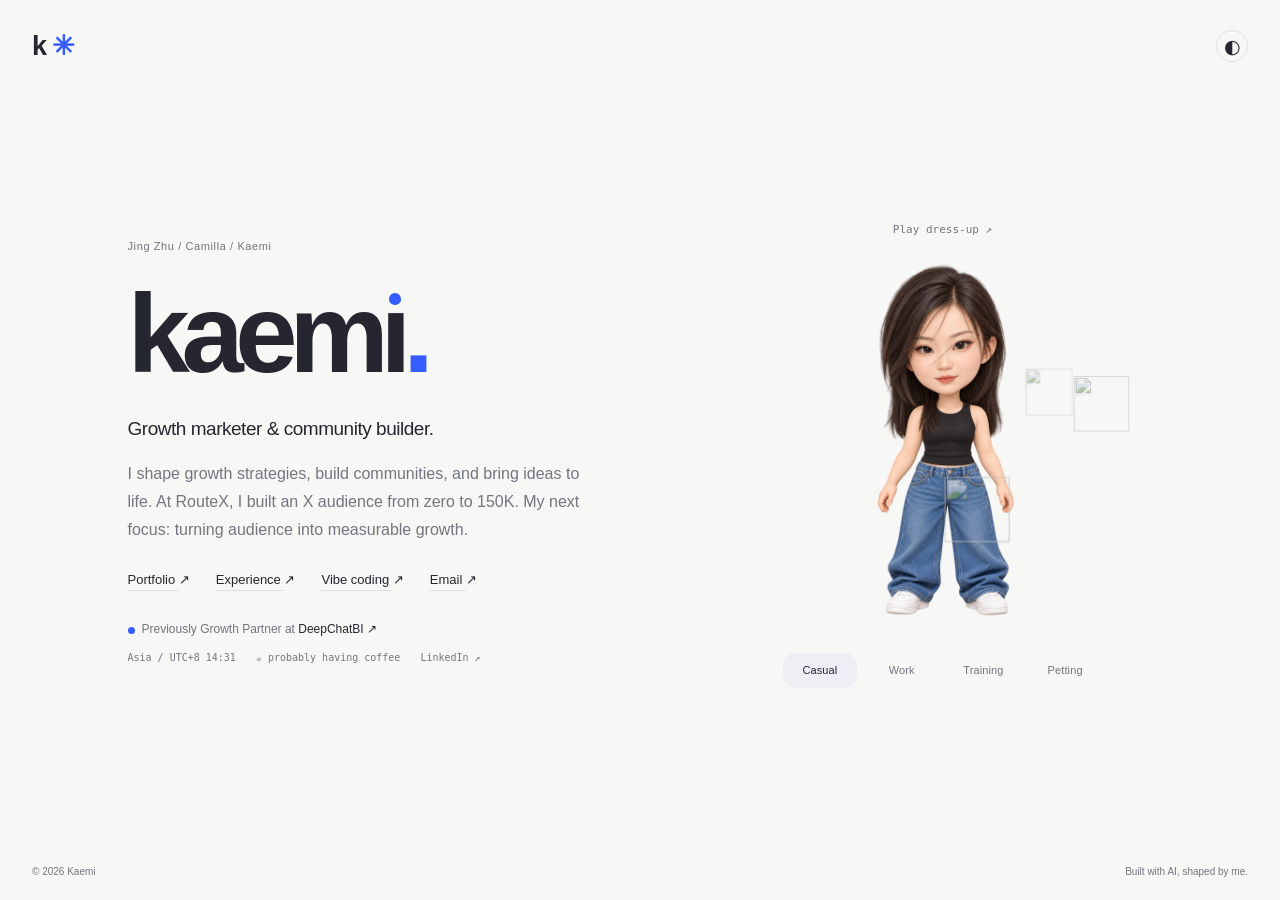
==== index.html @ 162574ba "new version" ====
<!doctype html><html lang="en"><head><meta charset="utf-8"><meta name="viewport" content="width=device-width,initial-scale=1"><meta name="description" content="Kaemi (Jing Zhu) — growth marketing, community and creative work for early-stage AI startups."><title>Kaemi — Growth, community & ideas</title><link rel="stylesheet" href="styles.css"></head><body class="homepage"><a class="skip" href="#main">Skip to content</a><header class="home-header"><a class="wordmark" href="index.html" aria-label="Kaemi home">k<span>✳</span></a><button id="theme" aria-label="Switch color theme" title="Switch color theme">◐</button></header><main id="main" class="home-main"><section class="home-card" aria-labelledby="name"><p class="eyebrow">Jing Zhu / Camilla / Kaemi</p><h1 id="name" class="name-mark" aria-label="Kaemi">kaem<span class="letter-i" aria-hidden="true">ı<span class="name-dot"></span></span><span class="accent">.</span></h1><p class="home-role">Growth marketer & community builder.</p><p class="home-bio">I shape growth strategies, build communities, and bring ideas to life. At RouteX, I built an X audience from zero to 150K. My next focus: turning audience into measurable growth.</p><nav class="home-links" aria-label="Explore"><a href="work.html">Portfolio <span>↗</span></a><a href="cv.html">Experience <span>↗</span></a><a href="vibe.html">Vibe coding <span>↗</span></a><a href="mailto:Kaemi06@proton.me">Email <span>↗</span></a></nav><div class="home-status"><span class="dot"></span><span>Previously Growth Partner at <a href="https://www.deepchatbi.com/en" target="_blank" rel="noopener noreferrer">DeepChatBI ↗</a></span></div><div class="home-meta"><span>Asia / UTC+8 <time id="local-clock"></time></span><button id="little-mood" type="button" aria-label="Change little mood">☕ probably having coffee</button><a href="https://www.linkedin.com/in/jing-zhu-137a18a4/" target="_blank" rel="noopener noreferrer">LinkedIn ↗</a></div></section><aside class="dressup personal-avatar" aria-label="Kaemi character and props"><div class="wardrobe-heading"><button id="wardrobe-toggle" type="button" aria-expanded="false">Play dress-up ↗</button><button id="orbit-toggle" type="button" aria-pressed="false">Pause orbit</button></div><div class="avatar-stage"><div class="orbit-guide" aria-hidden="true"></div><img class="personal-character" src="assets/avatar-black-loose.png" alt="Standing Q-style Kaemi avatar with dark hair, no earrings, black sleeveless top and blue jeans"><div class="orbit-items"><button type="button" class="orbit-item" data-part="hand" data-value="cat" aria-label="Hold 涞涞" aria-pressed="false"><img src="assets/orbit-lailai.svg" alt=""><span class="orbit-label">涞涞</span></button><button type="button" class="orbit-item" data-part="hand" data-value="coffee" aria-label="Coffee" aria-pressed="false"><img src="assets/orbit-coffee.svg" alt=""><span class="orbit-label">Coffee</span></button><button type="button" class="orbit-item" data-part="hand" data-value="gloves" aria-label="Pink gloves" aria-pressed="false"><img src="assets/prop-gloves.png" alt=""><span class="orbit-label">Pink gloves</span></button><button type="button" class="orbit-item" data-part="hand" data-value="mac" aria-label="MacBook" aria-pressed="false"><img src="assets/prop-macbook.png" alt=""><span class="orbit-label">MacBook</span></button><button type="button" class="orbit-item" data-part="outfit" data-value="black" aria-label="Black tank" aria-pressed="false"><img src="assets/orbit-black.svg" alt=""><span class="orbit-label">Black tank</span></button><button type="button" class="orbit-item" data-part="hair" data-value="loose" aria-label="Hair down" aria-pressed="false"><img src="assets/orbit-loose.svg" alt=""><span class="orbit-label">Hair down</span></button><button type="button" class="orbit-item" data-part="outfit" data-value="white" aria-label="White tank" aria-pressed="false"><img src="assets/orbit-white.svg" alt=""><span class="orbit-label">White tank</span></button><button type="button" class="orbit-item" data-part="hair" data-value="pony" aria-label="Ponytail" aria-pressed="false"><img src="assets/orbit-pony.svg" alt=""><span class="orbit-label">Ponytail</span></button><button type="button" class="orbit-item" data-part="outfit" data-value="sport" aria-label="Training clothes" aria-pressed="false"><img src="assets/orbit-sport.svg" alt=""><span class="orbit-label">Training clothes</span></button></div></div><div class="wardrobe-bottom"><div class="mode-buttons" role="group" aria-label="Choose a look"><button data-mode="casual" aria-pressed="true">Casual</button><button data-mode="work" aria-pressed="false">Work</button><button data-mode="training" aria-pressed="false">Training</button><button data-mode="petting" aria-pressed="false"><img src="assets/orbit-lailai.svg" alt="" class="pet-mode-icon">Petting</button></div><p id="outfit-status" aria-live="polite">Off duty. Still curious.</p></div></aside></main><footer class="home-footer"><span>© <span id="year">2026</span> Kaemi</span><span>Built with AI, shaped by me.</span></footer><script src="script.js"></script><script src="wardrobe.js"></script></body></html>
---- styles.css ----
:root{--bg:#f9f9f6;--ink:#242520;--muted:#74766c;--line:#dddfd6;--accent:#587340;--hover:#eff1e9;--width:900px;color-scheme:light}*{box-sizing:border-box}html{scroll-behavior:smooth;scroll-padding-top:35px}body{margin:0;background:var(--bg);color:var(--ink);font-family:Inter,-apple-system,BlinkMacSystemFont,"Segoe UI",sans-serif;line-height:1.65;-webkit-font-smoothing:antialiased}body.dark{--bg:#191c18;--ink:#eef0e8;--muted:#a0a697;--line:#363e31;--accent:#b4cc90;--hover:#252c21;color-scheme:dark}a{color:inherit;text-underline-offset:5px;text-decoration-thickness:1px}a:hover{color:var(--accent)}button{font:inherit;color:inherit;cursor:pointer}header,main,footer{max-width:var(--width);margin:auto}header{padding:32px 0;display:flex;align-items:center;justify-content:space-between}.wordmark{text-decoration:none;font-size:23px;font-weight:750;letter-spacing:-1px}.wordmark span{display:inline-block;color:var(--accent);margin-left:6px}nav{display:flex;align-items:center;gap:25px;font-size:13px}nav a{text-decoration:none}#theme{background:none;border:1px solid var(--line);border-radius:50%;width:32px;height:32px;padding:0;font-size:19px}.intro{padding:95px 0 80px;max-width:710px}.eyebrow{font-size:12px;letter-spacing:.055em;color:var(--muted)}.dot{display:inline-block;width:7px;height:7px;background:var(--accent);border-radius:50%;margin-right:7px}h1{font-size:clamp(44px,7vw,76px);line-height:1.08;letter-spacing:-.065em;font-weight:650;margin:24px 0}h2,h3{font-weight:550;letter-spacing:-.035em;line-height:1.25}.accent{color:var(--accent)}.role{font-size:clamp(23px,3.5vw,33px);line-height:1.4;letter-spacing:-.035em;margin:0 0 25px}.muted{color:var(--muted)}.bio{max-width:560px;color:var(--muted);font-size:16px}.links{display:flex;gap:26px;margin-top:28px;font-size:13px}.intro-note{margin-top:55px;font-size:12px;color:var(--muted)}.intro-note>span{margin-right:14px;text-transform:uppercase;font-size:10px;letter-spacing:.1em}.section-heading{display:flex;justify-content:space-between;align-items:center;margin-bottom:22px}.section-heading h2{font-size:20px;margin:0}.section-heading>span{font-size:11px;color:var(--muted)}.project{border-top:1px solid var(--line)}.project:last-child{border-bottom:1px solid var(--line)}summary{list-style:none;display:grid;grid-template-columns:50px 1fr 30px;align-items:center;padding:25px 12px;cursor:pointer;transition:background .2s}summary::-webkit-details-marker{display:none}summary:hover{background:var(--hover)}.number{color:var(--muted);font-size:11px;font-variant-numeric:tabular-nums}summary strong{display:block;font-size:18px;font-weight:550;letter-spacing:-.02em}summary small{display:block;font-size:12px;color:var(--muted);margin-top:3px}.plus{font-size:23px;font-weight:300;text-align:right;transition:transform .2s}details[open] .plus{transform:rotate(45deg)}.project-body{padding:0 55px 28px 62px;max-width:700px}.project-body h3{font-size:24px;margin-top:8px}.project-body p{color:var(--muted);font-size:14px}.project-body a{font-size:13px}.about{display:grid;grid-template-columns:1fr 1.2fr;gap:60px;padding:100px 0;border-bottom:1px solid var(--line)}.about h2{font-size:36px;margin:20px 0}.about p:not(.eyebrow){color:var(--muted);font-size:14px}.about a{font-size:13px}.contact{padding:80px 0 100px}.contact h2{font-size:clamp(30px,5vw,44px);margin:22px 0}.contact p:not(.eyebrow){font-size:14px;color:var(--muted)}.contact>a{display:block;width:fit-content;font-size:13px}.contact .email{font-size:21px;margin:30px 0 16px}footer{display:flex;justify-content:space-between;border-top:1px solid var(--line);padding:25px 0 35px;font-size:10px;color:var(--muted)}.skip{position:absolute;left:12px;top:-100px}.skip:focus{top:12px;background:var(--bg);padding:10px}a:focus-visible,button:focus-visible,summary:focus-visible{outline:2px solid var(--accent);outline-offset:5px}.cv{max-width:800px;padding:40px 0 80px}.cv h1{font-size:48px}.cv section{padding:25px 0;border-bottom:1px solid var(--line)}.cv h2{font-size:28px}.cv h3{font-size:20px;margin-top:30px}.cv p,.cv li{color:var(--muted);font-size:14px}.print{background:none;border:1px solid var(--line);padding:8px 15px;margin-top:15px}@media(max-width:1000px){header,main,footer{margin-left:7%;margin-right:7%}}@media(max-width:600px){header{padding-top:23px}nav{gap:16px;font-size:12px}.intro{padding:65px 0 60px}.links{gap:18px;flex-wrap:wrap}.section-heading{align-items:flex-start;gap:8px;flex-direction:column}.about{grid-template-columns:1fr;gap:15px;padding:60px 0}summary{grid-template-columns:32px 1fr 20px;padding:22px 0}.project-body{padding-left:32px;padding-right:10px}.contact{padding:60px 0}footer{flex-wrap:wrap;gap:12px}.cv h1{font-size:40px}}@media(prefers-reduced-motion:reduce){html{scroll-behavior:auto}*{transition:none!important}}@media print{header,footer,.print,.skip{display:none}body{--bg:white;--ink:black;--muted:#333;--line:#ccc}.cv{margin:0;max-width:none;padding:0}.cv section{break-inside:avoid}.cv h1{font-size:30px}}
/* Compact landing page and dedicated collections. */
.homepage{min-height:100svh;display:flex;flex-direction:column}.homepage header,.homepage main,.homepage footer{width:100%;max-width:none;margin:0}.homepage .home-header{padding:24px 32px;position:absolute;top:0;left:0}.home-header .wordmark{font-size:27px}.homepage .home-main{flex:1;display:flex;align-items:center;justify-content:center;padding:100px 28px 60px}.home-card{width:580px;max-width:100%}.home-card>.eyebrow{margin:0 0 20px;font-size:11px}.home-card .name-mark{font-size:clamp(76px,12vw,112px);font-weight:650;letter-spacing:-.075em;line-height:1.05;margin:0 0 20px}.letter-i{position:relative}.name-dot{position:absolute;width:.105em;height:.105em;background:var(--accent);border-radius:50%;top:.195em;left:.075em;animation:dot-land 1.5s .25s both}.home-role{font-size:19px;font-weight:500;letter-spacing:-.025em;margin:0 0 16px}.home-bio{font-size:16px;color:var(--muted);line-height:1.75;max-width:510px;margin:0}.home-links{display:flex;flex-wrap:wrap;gap:12px 26px;margin-top:25px;font-size:13px}.home-links a{text-decoration:underline;text-decoration-color:var(--line);text-underline-offset:6px}.home-links a span{display:inline-block;transition:transform .2s}.home-links a:hover span{transform:translate(2px,-2px)}.home-status{display:flex;align-items:center;font-size:12px;color:var(--muted);margin-top:48px}.home-status a{text-decoration:none;color:var(--ink)}.home-meta{display:flex;flex-wrap:wrap;gap:10px 20px;font-size:10px;color:var(--muted);margin-top:10px;font-family:ui-monospace,monospace}.home-meta a{text-decoration:none}#local-clock{font-variant-numeric:tabular-nums}.homepage .home-footer{border:0;padding:20px 32px;font-size:10px}.collection{padding:45px 0 100px}.page-intro{margin-bottom:55px}.page-intro h1{font-size:clamp(36px,6vw,56px);letter-spacing:-.05em;line-height:1.12}.page-intro>p:last-child{color:var(--muted);font-size:15px}.lab-project{display:grid;grid-template-columns:1fr 1fr;gap:35px;border-top:1px solid var(--line);border-bottom:1px solid var(--line);padding:30px 0}.lab-preview{background:var(--hover);min-height:250px;display:flex;flex-direction:column;align-items:center;justify-content:center;gap:18px;padding:25px}.mini-label,.mini-links{font-size:9px;color:var(--muted);letter-spacing:.07em}.mini-name{font-size:60px;letter-spacing:-.07em;line-height:1}.lab-description{align-self:center}.lab-description h2{font-size:25px}.lab-description>p:not(.eyebrow){font-size:14px;color:var(--muted)}.lab-description>a{font-size:13px}.lab-next{display:flex;gap:25px;align-items:center;margin-top:35px;color:var(--muted)}.lab-next>span{font-size:30px;font-weight:200}.lab-next h2{font-size:18px;margin:0}.lab-next p{font-size:13px;margin:7px 0}.subpage nav{flex-wrap:wrap}.subpage header{gap:20px}.subpage nav a[aria-current=page]{color:var(--accent);text-decoration:underline;text-underline-offset:5px}@keyframes dot-land{0%{transform:translate(-1.5em,-1.2em) scale(.5);opacity:0}25%{opacity:1}65%{transform:translate(0,.04em) scale(1.2,.8)}80%{transform:translate(0,-.13em) scale(.9,1.1)}100%{transform:none}}@media(max-width:600px){.homepage .home-header{padding:20px 24px}.homepage .home-main{padding:100px 24px 45px}.home-role{font-size:17px}.home-bio{font-size:14px}.home-links{gap:15px 20px;font-size:12px}.home-status{margin-top:35px}.homepage .home-footer{padding:18px 24px}.lab-project{grid-template-columns:1fr}.subpage header{align-items:flex-start}.subpage nav{gap:12px}.collection{padding-top:25px}}@media(max-height:690px) and (min-width:601px){.homepage .home-main{padding-top:75px;padding-bottom:20px}.home-card .name-mark{font-size:78px}.home-status{margin-top:25px}.home-card>.eyebrow{margin-bottom:10px}}@media(prefers-reduced-motion:reduce){.name-dot{animation:none}}
.gallery-page,.case-page{padding:40px 0 80px}.gallery-grid{display:grid;grid-template-columns:1fr 1fr;gap:50px 30px}.gallery-card:first-child{grid-column:1/-1}.gallery-image{position:relative;display:flex;align-items:center;justify-content:center;overflow:hidden;background:var(--hover);aspect-ratio:16/10;padding:20px;text-decoration:none}.gallery-card:first-child .gallery-image{aspect-ratio:16/9;padding:30px}.gallery-image img{display:block;width:100%;height:100%;object-fit:contain;transition:transform .35s}.gallery-image:hover img{transform:scale(1.025)}.gallery-card:first-child .gallery-image img{filter:drop-shadow(0 10px 15px #0001)}.view-case{position:absolute;bottom:14px;right:14px;background:var(--bg);color:var(--ink);padding:7px 12px;border:1px solid var(--line);font-size:11px}.gallery-caption{display:flex;justify-content:space-between;gap:15px;padding:16px 0 0}.gallery-caption .eyebrow{font-size:10px;margin:0 0 6px;text-transform:uppercase}.gallery-caption h2{font-size:23px;margin:0 0 8px}.gallery-caption h2 a{text-decoration:none}.gallery-caption p:last-child{font-size:13px;color:var(--muted);margin:0}.case-arrow{text-decoration:none;font-size:24px}.gallery-bottom{border-top:1px solid var(--line);margin-top:65px;padding-top:25px;display:flex;align-items:center;justify-content:space-between;gap:20px;font-size:13px}.gallery-bottom p{color:var(--muted)}.back-link{font-size:12px;text-decoration:none}.case-page .page-intro{margin:35px 0}.case-full-image{display:block;background:var(--hover);padding:25px}.case-full-image img{display:block;max-width:100%;max-height:650px;margin:auto;object-fit:contain}.case-copy{display:grid;grid-template-columns:1fr 2fr;gap:50px;padding:45px 0}.case-copy aside p:last-child{font-size:13px}.case-copy section h2{font-size:24px;margin-top:0}.case-copy section p{font-size:15px;color:var(--muted)}.case-copy section .image-context{font-size:12px;border-left:2px solid var(--line);padding-left:16px;margin:25px 0}.case-copy a{font-size:13px}.case-end{border-top:1px solid var(--line);padding-top:25px;display:flex;justify-content:space-between;font-size:12px}@media(max-width:600px){.gallery-grid{grid-template-columns:1fr;gap:35px}.gallery-card:first-child{grid-column:auto}.gallery-card:first-child .gallery-image,.gallery-image{padding:12px;aspect-ratio:16/11}.gallery-bottom{display:block}.case-copy{grid-template-columns:1fr;gap:20px}.case-full-image{padding:10px}.gallery-page,.case-page{padding-top:20px}}@media(prefers-reduced-motion:reduce){.gallery-image img{transition:none}}
.video-cover{display:flex;flex-direction:column;align-items:center;justify-content:center;gap:14px;text-align:center;padding:20px;width:100%;height:100%;background:var(--bg)}.video-cover strong{font-size:27px;letter-spacing:-.04em;font-weight:550}.video-cover>span:last-child{font-size:11px;color:var(--muted)}.play-mark{font-size:45px;color:var(--accent);line-height:1}.published-posts{display:grid;grid-template-columns:1fr 1fr;gap:30px;align-items:start}.published-post{padding:22px;background:var(--hover);min-width:0}.published-post h2{font-size:20px}.post-source{min-width:0}.post-source blockquote{margin:20px 0;padding:20px;border:1px solid var(--line);font-size:14px;background:var(--bg)}.post-source .twitter-tweet-rendered{margin:15px auto!important;max-width:100%!important}.source-fallback{font-size:12px;display:inline-block;margin-top:12px}.video-work{padding:25px;background:var(--hover)}.video-work .post-source{max-width:550px;margin:auto}.embed-note{font-size:12px;color:var(--muted);margin:30px 0}@media(max-width:600px){.published-posts{grid-template-columns:1fr}.published-post,.video-work{padding:16px}}
.folder-page{max-width:760px;padding:55px 0 80px;min-height:calc(100svh - 180px)}.folder-intro{margin-bottom:45px}.folder-intro h1{font-size:clamp(38px,6vw,55px);letter-spacing:-.055em;margin:18px 0}.folder-intro>p:last-child{font-size:14px;color:var(--muted)}.directory-toolbar{display:flex;justify-content:space-between;align-items:center;padding-bottom:12px;font:10px ui-monospace,monospace;letter-spacing:.06em;color:var(--muted)}.directory-toolbar button{font-size:11px;background:none;border:0;padding:6px;letter-spacing:0}.directory-toolbar button:hover{color:var(--accent)}.project-folder{border-top:1px solid var(--line);scroll-margin-top:20px}.project-folder:last-child{border-bottom:1px solid var(--line)}.project-folder>summary{grid-template-columns:16px 30px 1fr auto;gap:12px;padding:20px 10px}.folder-icon{width:25px;height:25px;color:var(--accent)}.folder-chevron{font-size:19px;color:var(--muted);display:inline-block;transition:transform .2s}.project-folder[open]>summary .folder-chevron{transform:rotate(90deg)}.folder-name{font-size:16px;font-weight:500}.folder-name small{font-size:11px;font-weight:400;margin-top:3px}.folder-count{font:10px ui-monospace,monospace;color:var(--muted)}.folder-content{padding:0 20px 25px 50px}.folder-work{padding:24px 0;border-top:1px solid var(--line)}.file-heading{display:flex;gap:14px;align-items:start;margin-bottom:18px}.file-glyph{color:var(--muted);font-size:16px}.file-heading h3{font-size:18px;margin:0 0 5px}.file-role{font-size:11px;color:var(--muted);margin:0}.file-image{display:block;background:var(--hover);padding:12px}.file-image img{display:block;width:100%;max-height:440px;object-fit:contain}.file-copy{font-size:13px;color:var(--muted);max-width:590px}.file-copy>a{color:var(--ink);font-size:12px}.directory-hint{font-size:11px;color:var(--muted);margin-top:18px}.directory-footer{margin-top:55px;display:flex;justify-content:space-between;gap:15px;font-size:12px}.directory-footer>span{color:var(--muted)}.inline-video{background:var(--hover);padding:22px;text-align:center}.load-post{border:1px solid var(--line);background:var(--bg);border-radius:4px;font-size:11px;padding:7px 11px}.load-post:hover{border-color:var(--accent);color:var(--accent)}.load-post:disabled{opacity:.6;cursor:wait}.inline-video .load-post span{font-size:20px;vertical-align:middle;margin-right:8px}.compact-posts{border-top:1px solid var(--line)}.post-row{display:grid;grid-template-columns:25px 1fr auto;gap:12px;align-items:center;border-bottom:1px solid var(--line);padding:12px 0}.post-row>a{font-size:12px;text-decoration:none}.post-number{font:10px ui-monospace,monospace;color:var(--muted)}.post-row .post-target,.post-row .post-feedback{grid-column:1/-1}.post-target:empty,.post-feedback:empty{display:none}.post-target .twitter-tweet{margin:15px auto!important}.post-feedback{font-size:11px;color:var(--muted);margin:8px 0 0}.post-target{max-width:100%;overflow:hidden}@media(max-width:600px){.folder-page{padding-top:25px}.project-folder>summary{gap:8px;padding:18px 0;grid-template-columns:12px 26px 1fr auto}.folder-count{font-size:9px}.folder-content{padding:0 0 15px 22px}.folder-name{font-size:15px}.file-heading h3{font-size:17px}.directory-footer{flex-direction:column}.file-image{padding:6px}}
.native-demo{display:block;width:100%;max-height:580px;background:#111;margin:15px 0;object-fit:contain}.directory-toolbar>div{display:flex;gap:12px}.post-row{grid-template-columns:25px 1fr}.post-row blockquote{padding:18px;border:1px solid var(--line);font-size:12px;margin:8px 0;background:var(--hover)}
.project-jumps{display:flex;flex-wrap:wrap;gap:10px 20px;margin-top:24px;font-size:11px}.project-jumps a{color:var(--muted);text-decoration:none}.project-jumps a:hover{color:var(--accent)}.story-case{display:grid;grid-template-columns:1fr 1.1fr;gap:25px;padding:30px 0;border-top:1px solid var(--line);align-items:start}.story-visual{background:var(--hover);min-width:0}.story-visual img{width:100%;display:block;height:auto;max-height:340px;object-fit:contain}.art-fallback{min-height:190px;padding:25px;display:flex;flex-direction:column;justify-content:space-between;gap:20px}.art-fallback[hidden]{display:none}.art-fallback span{font-size:9px;text-transform:uppercase;letter-spacing:.07em;color:var(--muted)}.art-fallback strong{font-size:26px;line-height:1.2;font-weight:500;letter-spacing:-.04em}.art-fallback small{font-size:10px;color:var(--muted)}.story-text>.eyebrow{margin:0 0 9px;font-size:9px;text-transform:uppercase}.story-text h3{font-size:23px;margin:0 0 14px}.story-text>p{font-size:13px;color:var(--muted);line-height:1.65}.story-text .story-stat{font-size:21px;font-weight:500;color:var(--accent);margin:8px 0 14px;letter-spacing:-.03em}.story-text .story-role{font-size:11px;border-left:2px solid var(--line);padding-left:12px;margin:18px 0}.story-sources{display:flex;flex-wrap:wrap;gap:10px 18px;font-size:10px}.story-text a{text-underline-offset:4px}@media(max-width:650px){.story-case{grid-template-columns:1fr;gap:18px}.story-visual img{max-height:300px}.art-fallback{min-height:145px}}
.recursive-page{max-width:1200px;width:calc(100% - 80px);margin-left:auto;margin-right:auto}.recursive-page .folder-content{padding-left:42px;padding-right:15px}.work-folder{border-top:1px solid var(--line)}.work-folder>summary{display:flex;gap:12px;padding:15px 10px;font-size:14px;color:var(--ink);font-weight:500}.work-folder>summary>span:first-child{color:var(--accent);font-size:22px}.sub-toggle{margin-left:auto;color:var(--muted)}.work-folder:not([open]) .sub-toggle{transform:rotate(-90deg)}.work-folder-content{padding:0 15px 24px 35px;border-left:1px solid var(--line);margin-left:20px}.work-folder-content>.folder-work,.work-folder-content>.story-case{border-top:0;padding-top:18px}.recursive-page .story-case{grid-template-columns:minmax(0,1fr) minmax(0,1fr);gap:40px}.recursive-page .file-image img{max-height:540px}.strategy-overview{padding:24px 0}.strategy-overview>h2{font-size:30px}.strategy-overview>p{max-width:820px;font-size:15px;color:var(--muted)}.decision-grid{display:grid;grid-template-columns:1fr 1fr;gap:20px 35px;margin:30px 0}.decision-grid h3{font-size:17px}.decision-grid p{font-size:14px;color:var(--muted)}.outcome-strip{display:grid;grid-template-columns:repeat(3,1fr);border-top:1px solid var(--line);border-bottom:1px solid var(--line);padding:22px 0;gap:20px}.outcome-strip strong{display:block;font-size:30px;font-weight:550;letter-spacing:-.04em;color:var(--accent)}.outcome-strip span{font-size:11px;color:var(--muted)}.strategy-overview>.scope-note{font-size:11px}.strategy-reflection{padding:24px 0;max-width:850px}.strategy-reflection>p:last-child{font-size:17px;line-height:1.8;color:var(--ink)}.funding-proof{padding:35px;background:var(--hover);display:flex;flex-direction:column;justify-content:center;min-height:250px}.funding-proof>span{font:10px ui-monospace,monospace;color:var(--muted)}.funding-proof>strong{font-size:60px;font-weight:550;letter-spacing:-.06em;color:var(--accent);margin:15px 0 0}.funding-proof>p{font-size:14px;margin:0 0 25px}.funding-proof>a{font-size:11px}@media(max-width:700px){.recursive-page{width:auto;margin:0 6%}.recursive-page .folder-content{padding-left:12px;padding-right:0}.work-folder-content{padding-left:14px;padding-right:0;margin-left:10px}.recursive-page .story-case,.decision-grid{grid-template-columns:1fr;gap:20px}.outcome-strip{grid-template-columns:1fr;gap:18px}.strategy-overview>h2{font-size:25px}}
.experience-page{max-width:1000px;padding:40px 0 90px}.experience-role{border-top:1px solid var(--line);padding:30px 0 35px}.experience-role-heading{display:flex;gap:18px;align-items:center}.experience-logo,.experience-initial{width:46px;height:46px;flex-shrink:0;object-fit:contain;border-radius:10px;background:var(--hover);padding:4px}.experience-initial{display:grid;place-items:center;font-size:19px;color:var(--muted)}.experience-role-heading h2{font-size:23px;margin:0 0 4px}.role-title{font-size:13px;color:var(--muted);margin:0}.role-date{margin-left:auto;font:11px ui-monospace,monospace;color:var(--muted);white-space:nowrap}.experience-body{margin-left:64px;margin-top:20px}.experience-body>p,.experience-body li{font-size:14px;color:var(--muted);line-height:1.8}.experience-body li{margin-bottom:8px}.experience-body ul{padding-left:18px}.experience-body>a{font-size:12px}.experience-body .strategy-overview{padding:0}.experience-body .strategy-overview>h2{font-size:25px}.experience-body .strategy-reflection{padding:20px 0}.experience-body .strategy-reflection>p:last-child{font-size:15px}.experience-skills,.experience-education{border-top:1px solid var(--line);padding:30px 0}.experience-skills h2,.experience-education h2{font-size:24px}.skill-columns{display:grid;grid-template-columns:1fr 1fr;gap:15px 35px}.skill-columns h3{font-size:16px}.skill-columns p,.experience-education p{font-size:13px;color:var(--muted)}.portfolio-experience-link{font-size:12px;color:var(--muted);margin:-15px 0 30px}.portfolio-experience-link a{color:var(--ink)}@media(max-width:700px){.experience-role-heading{flex-wrap:wrap;gap:12px}.experience-logo,.experience-initial{width:40px;height:40px}.role-date{margin-left:52px;width:100%}.experience-body{margin-left:0}.experience-role-heading h2{font-size:21px}.skill-columns{grid-template-columns:1fr}.experience-page{padding-top:20px}}@media print{.experience-page{max-width:none;margin:0;padding:0}.experience-role-heading{break-after:avoid}.experience-role{break-inside:auto}.experience-role li{break-inside:avoid}.experience-body{margin-left:0}.experience-logo{print-color-adjust:exact}}
.parent-project{display:inline-block;font-size:10px;font-weight:400;letter-spacing:0;color:var(--muted);margin-left:8px;vertical-align:middle}.career-divider{margin-top:50px;padding:32px 0 25px;border-top:2px solid var(--line)}.career-divider>span{font:10px ui-monospace,monospace;color:var(--accent);text-transform:uppercase;letter-spacing:.12em}.career-divider h2{font-size:25px;margin:10px 0}.career-divider p{font-size:13px;color:var(--muted);margin:0}.company-context{display:block;font-size:11px;margin-top:8px;color:var(--muted)}.sticker-art{background:var(--hover);padding:20px;text-align:center}.sticker-art>img{max-width:100%;max-height:520px;object-fit:contain}.sticker-fallback[hidden]{display:none}.sticker-fallback>img{width:110px;border-radius:14px}.sticker-fallback p{font-size:14px}.sticker-fallback a{font-size:12px}.portfolio-project-logo{width:28px;height:28px;object-fit:cover;border-radius:6px}#rabble.project-folder>summary>.folder-icon{display:none}@media print{.career-divider{break-after:avoid}}
/* Personal wardrobe prototype */
:root{--bg:#f7f7f5;--ink:#252630;--muted:#737580;--line:#dedee5;--accent:#355cff;--hover:#eeeeF4}body.dark{--bg:#191a21;--ink:#f3f2f6;--muted:#a6a5b2;--line:#393a48;--accent:#9daeff;--hover:#242631}.homepage .home-main{gap:65px;max-width:1250px;margin:auto;padding:100px 45px 45px}.home-card{flex:1;max-width:550px}.dressup{--outfit:#5473ed;--trim:#cad5ff;width:420px;flex-shrink:0}.wardrobe-heading{display:flex;justify-content:space-between;align-items:center;font:9px ui-monospace,monospace;letter-spacing:.08em;color:var(--muted)}.wardrobe-heading button,.wardrobe-bottom button{background:transparent;border:0;font-size:11px;padding:8px;color:var(--muted)}.wardrobe-heading button:hover,.wardrobe-bottom button:hover{color:var(--accent)}.avatar-stage{position:relative;height:405px;margin-top:15px;isolation:isolate}.avatar-stage:before{content:"";position:absolute;inset:50px 40px;background:radial-gradient(ellipse,#dbe3ff88,transparent 70%);z-index:-1}.avatar{position:absolute;width:250px;height:320px;left:85px;top:50px;overflow:visible}.orbit-guide{position:absolute;left:14px;right:14px;top:55px;height:292px;border:1px dashed var(--line);border-radius:50%;transform:rotate(-14deg)}.orbit-items{position:absolute;inset:0;pointer-events:none}.orbit-item{pointer-events:auto;position:absolute;left:0;top:0;width:49px;height:49px;border-radius:15px;border:1px solid var(--line);background:var(--bg);box-shadow:0 5px 15px #20203309;display:grid;place-items:center;font-size:25px;will-change:transform}.orbit-item:hover,.orbit-item:focus-visible{border-color:var(--accent);box-shadow:0 5px 18px #355cff22}.orbit-item[aria-pressed=true]{border-color:var(--accent);background:var(--hover)}.wardrobe-bottom{text-align:center}.wardrobe-bottom p{font-size:12px;color:var(--ink);margin:5px 0 12px}.wardrobe-bottom small{display:block;font-size:10px;color:var(--muted);margin-top:10px}.wardrobe-bottom #shuffle-look{border:1px solid var(--line);border-radius:20px;padding:8px 17px;color:var(--ink)}.character{transform-origin:150px 340px;animation:avatar-breathe 4s ease-in-out infinite}.eyes{transform-origin:150px 114px;animation:avatar-blink 7s infinite}.dressup.changed .character{animation:avatar-pop .35s ease-out}.outfit-body{transition:fill .3s}.outfit-detail{transition:stroke .3s}@keyframes avatar-breathe{50%{transform:translateY(-3px)}}@keyframes avatar-blink{0%,45%,49%,100%{transform:scaleY(1)}47%{transform:scaleY(.1)}}@keyframes avatar-pop{50%{transform:translateY(-7px) rotate(-2deg)}}@media(max-width:1050px){.homepage .home-main{gap:25px;padding-left:30px;padding-right:30px}.dressup{width:360px}.avatar{left:55px}.home-card .name-mark{font-size:80px}}@media(max-width:780px){.homepage .home-main{flex-direction:column;align-items:center;padding-top:100px;gap:45px}.home-card{width:100%;max-width:540px}.dressup{width:min(100%,420px)}.avatar{left:50%;transform:translateX(-50%)}.avatar-stage{height:385px}}@media(prefers-reduced-motion:reduce){.character,.eyes,.dressup.changed .character{animation:none}.outfit-body,.outfit-detail{transition:none}}
.personal-avatar .avatar-stage{height:430px}.personal-character{position:absolute;height:410px;width:274px;object-fit:contain;left:50%;top:0;transform:translateX(-50%)}.personal-avatar .orbit-item svg{width:34px;height:30px}.computer-prop{position:absolute;top:215px;left:50%;transform:translateX(-50%) rotate(-5deg);width:160px;filter:drop-shadow(0 10px 8px #0002);pointer-events:none}.computer-prop[hidden]{display:none}.computer-screen{height:98px;border:5px solid #b9beca;border-radius:7px 7px 2px 2px;background:#292d40;padding:17px 13px;color:#f3f3f8;font:11px ui-monospace,monospace}.computer-screen i{display:block;width:65%;height:3px;margin-top:9px;background:#7185c9;border-radius:2px}.computer-screen i:nth-last-child(1){width:45%}.cursor-dot{color:#a6bbff}.computer-keyboard{height:12px;background:linear-gradient(#e1e4ed,#9da5b6);clip-path:polygon(3% 0,97% 0,100% 75%,96% 100%,4% 100%,0 75%);border-radius:0 0 6px 6px}.personal-avatar .avatar-stage:before{display:none}
.personal-avatar .computer-prop{width:155px;top:235px;left:61%;transform:translateX(-50%) rotate(-8deg);filter:drop-shadow(0 5px 6px #0002)}.computer-prop>img{display:block;width:100%;height:auto}.personal-avatar .orbit-item>img{width:42px;height:38px;object-fit:contain}.wardrobe-options{display:flex;flex-direction:column;gap:8px}.wardrobe-options fieldset{margin:0;padding:0;border:0;display:flex;justify-content:center;gap:5px;align-items:center}.wardrobe-options legend{float:left;width:68px;text-align:left;font:10px ui-monospace,monospace;color:var(--muted);padding:7px 0}.wardrobe-options button{border:1px solid var(--line);border-radius:14px;padding:5px 10px;min-width:78px}.wardrobe-options button[aria-pressed=true]{border-color:var(--accent);color:var(--accent);background:var(--hover)}.personal-avatar .wardrobe-bottom p{margin:13px 0 8px;font-size:10px}.personal-avatar .avatar-stage{height:370px}.personal-character{height:360px;width:240px}.personal-avatar .orbit-guide{top:30px;height:280px}.homepage .home-main{padding-top:80px;padding-bottom:20px}@media(min-width:781px) and (max-height:780px){.personal-avatar .avatar-stage{height:310px}.personal-character{height:300px;width:200px}.personal-avatar .computer-prop{top:190px;width:135px}.personal-avatar .orbit-guide{top:12px;height:270px}}
.gloves-prop{position:absolute;top:61%;left:65%;width:80px;transform:rotate(-12deg);filter:drop-shadow(0 3px 3px #0002);pointer-events:none}.gloves-prop[hidden]{display:none}.gloves-prop img{display:block;width:100%;height:auto}.wardrobe-options button{min-width:65px;padding:5px 8px;font-size:10px}.personal-avatar .wardrobe-bottom small{font-size:9px}@media(max-width:380px){.wardrobe-options legend{width:53px}.wardrobe-options button{min-width:58px;padding:5px}}
.mode-buttons{display:inline-flex;padding:4px;border:1px solid var(--line);border-radius:24px;gap:3px}.mode-buttons button{padding:8px 19px;border-radius:20px;color:var(--muted);font-size:12px}.mode-buttons button[aria-pressed=true]{background:var(--ink);color:var(--bg)}.mode-buttons button:hover{color:var(--accent)}.mode-buttons button[aria-pressed=true]:hover{color:var(--bg)}.personal-avatar .wardrobe-bottom p{margin-top:15px}.personal-avatar .personal-character{transition:opacity .2s}@media(prefers-reduced-motion:reduce){.personal-avatar .personal-character{transition:none}}
/* Spatial wardrobe: objects share the character's stacking context. */
.personal-avatar .orbit-guide{display:none}.personal-avatar .orbit-items{display:contents}.personal-avatar .personal-character{z-index:20;pointer-events:none}.personal-avatar .orbit-item{width:56px;height:56px;border:0;border-radius:50%;background:transparent;box-shadow:none;transition:none;filter:drop-shadow(0 7px 5px #22232c20)}.personal-avatar .orbit-item:hover,.personal-avatar .orbit-item:focus-visible,.personal-avatar .orbit-item[aria-pressed=true]{background:transparent;box-shadow:none;border:0}.personal-avatar .orbit-item>img,.personal-avatar .orbit-item>svg{width:52px;height:52px;object-fit:contain;transition:transform .18s}.personal-avatar .orbit-item:hover>img{transform:translateY(-5px) scale(1.12)}.personal-avatar .orbit-item[aria-pressed=true]:after{content:'';position:absolute;bottom:-3px;left:25px;width:5px;height:5px;background:var(--accent);border-radius:50%}.orbit-label{position:absolute;left:50%;top:100%;transform:translateX(-50%);white-space:nowrap;padding:3px 8px;background:var(--bg);border:1px solid var(--line);border-radius:8px;font-size:10px;opacity:0;pointer-events:none}.orbit-item:hover .orbit-label,.orbit-item:focus-visible .orbit-label{opacity:1}.personal-avatar .wardrobe-bottom p{min-height:17px}.personal-avatar .wardrobe-bottom small{max-width:280px;margin:10px auto 0;line-height:1.6}
/* Fine illustrated wardrobe tokens, without button tiles. */
.personal-avatar .orbit-item{filter:drop-shadow(0 3px 2px #27223112)}
.personal-avatar .orbit-item>img[src$=".svg"]{width:58px;height:58px}
.personal-avatar .orbit-item:hover>img{transform:translateY(-3px) scale(1.07)}
.orbit-label{border:0;background:var(--bg);font-size:9px;letter-spacing:.02em;padding:3px 7px}
/* Selection is carried by the object itself. */
.personal-avatar .orbit-item[aria-pressed=true]:after{display:none}
.personal-avatar .orbit-item>img{opacity:.64;filter:saturate(.55);transition:opacity .2s,filter .2s,transform .2s}
.personal-avatar .orbit-item[aria-pressed=true]>img{opacity:1;filter:saturate(1.15) contrast(1.1)}
.personal-avatar .orbit-item:hover>img,.personal-avatar .orbit-item:focus-visible>img{opacity:1;filter:saturate(1)}
.mode-buttons button{padding:8px 13px}
.pet-mode-icon{width:18px;height:18px;vertical-align:-4px;margin-right:3px}.mode-buttons{max-width:100%;gap:0}.mode-buttons button{padding:8px 10px}@media(max-width:380px){.mode-buttons button{padding:8px;font-size:11px}}
/* A quiet, evenly weighted four-state dock with more breathing room. */
.personal-avatar .wardrobe-bottom{padding-top:22px}
.personal-avatar .mode-buttons{display:grid;grid-template-columns:repeat(4,1fr);width:100%;max-width:358px;margin:0 auto;gap:5px;padding:6px;border:1px solid #dadce655;border-radius:19px;background:#e9eaf066;box-shadow:inset 0 1px 0 #ffffffb0}
.personal-avatar .mode-buttons button{min-width:0;min-height:43px;padding:10px 7px;border:1px solid transparent;border-radius:13px;font-size:11px;font-weight:500;letter-spacing:.01em;line-height:1.2;color:var(--muted);transition:background .18s,color .18s,box-shadow .18s,transform .18s}
.personal-avatar .mode-buttons button:hover{background:#ffffff80;color:var(--ink);transform:translateY(-1px)}
.personal-avatar .mode-buttons button[aria-pressed=true]{background:#fff;color:#343744;border-color:#dfe2ec;box-shadow:0 2px 6px #282d4210,0 1px 2px #282d4208}
.personal-avatar .mode-buttons button:active{transform:translateY(0)}
.personal-avatar .pet-mode-icon{display:none}
body.dark .personal-avatar .mode-buttons{background:#ffffff05;border-color:#ffffff0b;box-shadow:inset 0 1px 0 #ffffff05}
body.dark .personal-avatar .mode-buttons button:hover{background:#ffffff09}
body.dark .personal-avatar .mode-buttons button[aria-pressed=true]{background:#3b3e4c;border-color:#505363;color:#f4f4f8;box-shadow:0 2px 7px #0002}
@media(max-width:380px){.personal-avatar .mode-buttons{gap:3px;padding:5px}.personal-avatar .mode-buttons button{font-size:10px;padding:10px 3px}}
/* Let the work define its own frame: no padded letterboxing. */
.recursive-page .file-image,.recursive-page .sticker-art{padding:0;background:transparent;overflow:visible}
.recursive-page .file-image img{width:100%;height:auto;max-height:none;object-fit:initial}
.recursive-page .sticker-art>img{display:block;width:auto;height:auto;max-width:100%;max-height:none;margin:0 auto}
.colony-post{min-width:0;max-width:550px;width:100%}.colony-post .twitter-tweet{margin:0!important}.embed-note{font-size:10px;color:var(--muted)}
/* A calm first impression; the wardrobe is an optional layer. */
.personal-avatar .wardrobe-heading{justify-content:center;gap:18px;letter-spacing:0}
.personal-avatar #orbit-toggle{display:none}.personal-avatar.wardrobe-open #orbit-toggle{display:block}
.personal-avatar .orbit-item{visibility:hidden;pointer-events:none}
.personal-avatar .orbit-item[data-value=cat],.personal-avatar .orbit-item[data-value=coffee],.personal-avatar .orbit-item[data-value=mac]{visibility:visible;pointer-events:auto}
.personal-avatar.wardrobe-open .orbit-item{visibility:visible;pointer-events:auto}
.personal-avatar:not(.wardrobe-open) .orbit-item[data-value=cat],.personal-avatar:not(.wardrobe-open) .orbit-item[data-value=coffee],.personal-avatar:not(.wardrobe-open) .orbit-item[data-value=mac]{opacity:.7}
.personal-avatar .wardrobe-bottom #outfit-status{position:absolute;width:1px;height:1px;overflow:hidden;clip-path:inset(50%);white-space:nowrap}
.personal-avatar .mode-buttons{background:transparent;border:0;box-shadow:none;gap:7px;padding:0;max-width:320px}
.personal-avatar .mode-buttons button{min-height:35px;border:0;background:transparent;box-shadow:none;color:var(--muted);font-weight:400}
.personal-avatar .mode-buttons button[aria-pressed=true]{background:var(--hover);border:0;box-shadow:none;color:var(--ink)}
body.dark .personal-avatar .mode-buttons{background:transparent;border:0;box-shadow:none}
body.dark .personal-avatar .mode-buttons button[aria-pressed=true]{background:var(--hover);border:0;box-shadow:none}
.home-meta button{background:none;border:0;padding:0;color:var(--muted);font:inherit;text-align:left;cursor:pointer}.home-meta button:hover{color:var(--ink)}
.home-card .home-status{margin-top:30px}.home-bio{max-width:460px}.homepage .home-main{gap:55px}.personal-avatar .wardrobe-bottom{padding-top:24px}
/* Compact artwork, with contributions visible alongside the launch. */
.recursive-page .file-image{width:fit-content;max-width:100%;margin:0}
.recursive-page .file-image img{width:auto;height:auto;max-width:100%;max-height:360px;object-fit:contain}
.recursive-page .sticker-art{text-align:left}
.recursive-page .sticker-art>img{width:auto;max-width:100%;height:auto;max-height:340px;margin:0}
.recursive-page .native-demo{display:block;width:100%;max-width:640px;height:auto;max-height:360px;object-fit:contain}
.recursive-page .story-case{grid-template-columns:minmax(0, .9fr) minmax(0,1.1fr);gap:32px;align-items:center}
.recursive-page .story-visual{background:transparent;min-width:0}
.recursive-page .story-visual>img{display:block;width:auto;max-width:100%;height:auto;max-height:330px;object-fit:contain}
.recursive-page .colony-post{max-width:380px}
.recursive-page .launch-feature{display:grid;grid-template-columns:minmax(0,.9fr) minmax(0,1.1fr);gap:18px 32px;align-items:center}
.launch-feature .file-heading{grid-column:1/-1;margin-bottom:0}
.launch-feature .file-copy{padding:0;margin:0;max-width:440px}
.launch-feature .file-copy>p:not(.contribution-label){font-size:16px;line-height:1.8;color:var(--ink)}
.launch-feature .file-copy .contribution-label{font-size:10px;text-transform:uppercase;letter-spacing:.12em;color:var(--accent);margin:0 0 12px}
.launch-feature .artwork-context{display:block;font-size:11px;color:var(--muted);margin:14px 0 22px}
.launch-feature .file-copy>a{display:inline-block;padding:9px 15px;border:1px solid var(--line);border-radius:9px;font-size:13px;color:var(--ink);text-decoration:none}
.launch-feature .file-copy>a:hover{background:var(--hover);border-color:var(--accent)}
@media(max-width:700px){.recursive-page .launch-feature,.recursive-page .story-case{grid-template-columns:1fr;gap:20px}.launch-feature .file-copy>p:not(.contribution-label){font-size:14px}.recursive-page .file-image img,.recursive-page .sticker-art>img,.recursive-page .story-visual>img{max-height:300px}.recursive-page .colony-post{max-width:100%}}
.recursive-page .work-feature{display:grid;grid-template-columns:minmax(0,.9fr) minmax(0,1.1fr);gap:32px;align-items:center}
.work-feature-copy{min-width:0}.work-feature-copy .file-heading{margin:0 0 16px}.work-feature-copy .file-copy{margin:0;padding:0}.work-feature-copy .file-copy p{color:var(--ink);font-size:14px;line-height:1.8}.work-feature-copy .file-glyph{display:none}
@media(max-width:700px){.recursive-page .work-feature{grid-template-columns:1fr;gap:20px}}
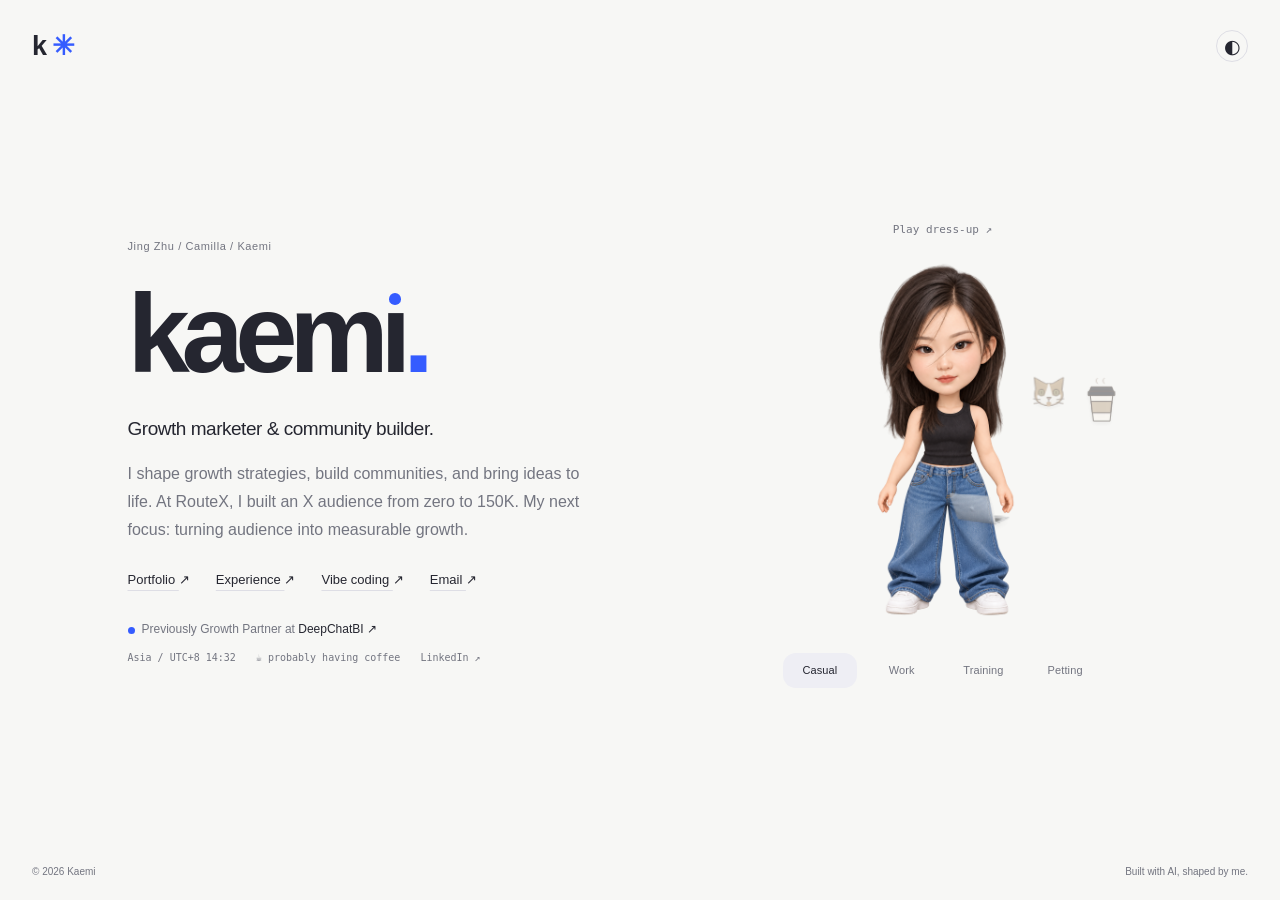
==== commit 132c18a6: "new version" ====
--- a/index.html
+++ b/index.html
@@ -1 +1 @@
-<!doctype html><html lang="en"><head><meta charset="utf-8"><meta name="viewport" content="width=device-width,initial-scale=1"><meta name="description" content="Kaemi (Jing Zhu) — growth marketing, community and creative work for early-stage AI startups."><title>Kaemi — Growth, community & ideas</title><link rel="stylesheet" href="styles.css"></head><body class="homepage"><a class="skip" href="#main">Skip to content</a><header class="home-header"><a class="wordmark" href="index.html" aria-label="Kaemi home">k<span>✳</span></a><button id="theme" aria-label="Switch color theme" title="Switch color theme">◐</button></header><main id="main" class="home-main"><section class="home-card" aria-labelledby="name"><p class="eyebrow">Jing Zhu / Camilla / Kaemi</p><h1 id="name" class="name-mark" aria-label="Kaemi">kaem<span class="letter-i" aria-hidden="true">ı<span class="name-dot"></span></span><span class="accent">.</span></h1><p class="home-role">Growth marketer & community builder.</p><p class="home-bio">I shape growth strategies, build communities, and bring ideas to life. At RouteX, I built an X audience from zero to 150K. My next focus: turning audience into measurable growth.</p><nav class="home-links" aria-label="Explore"><a href="work.html">Portfolio <span>↗</span></a><a href="cv.html">Experience <span>↗</span></a><a href="vibe.html">Vibe coding <span>↗</span></a><a href="mailto:Kaemi06@proton.me">Email <span>↗</span></a></nav><div class="home-status"><span class="dot"></span><span>Previously Growth Partner at <a href="https://www.deepchatbi.com/en" target="_blank" rel="noopener noreferrer">DeepChatBI ↗</a></span></div><div class="home-meta"><span>Asia / UTC+8 <time id="local-clock"></time></span><button id="little-mood" type="button" aria-label="Change little mood">☕ probably having coffee</button><a href="https://www.linkedin.com/in/jing-zhu-137a18a4/" target="_blank" rel="noopener noreferrer">LinkedIn ↗</a></div></section><aside class="dressup personal-avatar" aria-label="Kaemi character and props"><div class="wardrobe-heading"><button id="wardrobe-toggle" type="button" aria-expanded="false">Play dress-up ↗</button><button id="orbit-toggle" type="button" aria-pressed="false">Pause orbit</button></div><div class="avatar-stage"><div class="orbit-guide" aria-hidden="true"></div><img class="personal-character" src="assets/avatar-black-loose.png" alt="Standing Q-style Kaemi avatar with dark hair, no earrings, black sleeveless top and blue jeans"><div class="orbit-items"><button type="button" class="orbit-item" data-part="hand" data-value="cat" aria-label="Hold 涞涞" aria-pressed="false"><img src="assets/orbit-lailai.svg" alt=""><span class="orbit-label">涞涞</span></button><button type="button" class="orbit-item" data-part="hand" data-value="coffee" aria-label="Coffee" aria-pressed="false"><img src="assets/orbit-coffee.svg" alt=""><span class="orbit-label">Coffee</span></button><button type="button" class="orbit-item" data-part="hand" data-value="gloves" aria-label="Pink gloves" aria-pressed="false"><img src="assets/prop-gloves.png" alt=""><span class="orbit-label">Pink gloves</span></button><button type="button" class="orbit-item" data-part="hand" data-value="mac" aria-label="MacBook" aria-pressed="false"><img src="assets/prop-macbook.png" alt=""><span class="orbit-label">MacBook</span></button><button type="button" class="orbit-item" data-part="outfit" data-value="black" aria-label="Black tank" aria-pressed="false"><img src="assets/orbit-black.svg" alt=""><span class="orbit-label">Black tank</span></button><button type="button" class="orbit-item" data-part="hair" data-value="loose" aria-label="Hair down" aria-pressed="false"><img src="assets/orbit-loose.svg" alt=""><span class="orbit-label">Hair down</span></button><button type="button" class="orbit-item" data-part="outfit" data-value="white" aria-label="White tank" aria-pressed="false"><img src="assets/orbit-white.svg" alt=""><span class="orbit-label">White tank</span></button><button type="button" class="orbit-item" data-part="hair" data-value="pony" aria-label="Ponytail" aria-pressed="false"><img src="assets/orbit-pony.svg" alt=""><span class="orbit-label">Ponytail</span></button><button type="button" class="orbit-item" data-part="outfit" data-value="sport" aria-label="Training clothes" aria-pressed="false"><img src="assets/orbit-sport.svg" alt=""><span class="orbit-label">Training clothes</span></button></div></div><div class="wardrobe-bottom"><div class="mode-buttons" role="group" aria-label="Choose a look"><button data-mode="casual" aria-pressed="true">Casual</button><button data-mode="work" aria-pressed="false">Work</button><button data-mode="training" aria-pressed="false">Training</button><button data-mode="petting" aria-pressed="false"><img src="assets/orbit-lailai.svg" alt="" class="pet-mode-icon">Petting</button></div><p id="outfit-status" aria-live="polite">Off duty. Still curious.</p></div></aside></main><footer class="home-footer"><span>© <span id="year">2026</span> Kaemi</span><span>Built with AI, shaped by me.</span></footer><script src="script.js"></script><script src="wardrobe.js"></script></body></html>+<!doctype html><html lang="en"><head><meta charset="utf-8"><meta name="viewport" content="width=device-width,initial-scale=1"><meta name="description" content="Kaemi (Jing Zhu) — growth marketing, community and creative work for early-stage AI startups."><title>Kaemi — Growth, community & ideas</title><link rel="stylesheet" href="styles.css?v=20261022b"></head><body class="homepage"><a class="skip" href="#main">Skip to content</a><header class="home-header"><a class="wordmark" href="index.html" aria-label="Kaemi home">k<span>✳</span></a><button id="theme" aria-label="Switch color theme" title="Switch color theme">◐</button></header><main id="main" class="home-main"><section class="home-card" aria-labelledby="name"><p class="eyebrow">Jing Zhu / Camilla / Kaemi</p><h1 id="name" class="name-mark" aria-label="Kaemi">kaem<span class="letter-i" aria-hidden="true">ı<span class="name-dot"></span></span><span class="accent">.</span></h1><p class="home-role">Growth marketer & community builder.</p><p class="home-bio">I shape growth strategies, build communities, and bring ideas to life. At RouteX, I built an X audience from zero to 150K. My next focus: turning audience into measurable growth.</p><nav class="home-links" aria-label="Explore"><a href="work.html">Portfolio <span>↗</span></a><a href="cv.html">Experience <span>↗</span></a><a href="vibe.html">Vibe coding <span>↗</span></a><a href="mailto:Kaemi06@proton.me">Email <span>↗</span></a></nav><div class="home-status"><span class="dot"></span><span>Previously Growth Partner at <a href="https://www.deepchatbi.com/en" target="_blank" rel="noopener noreferrer">DeepChatBI ↗</a></span></div><div class="home-meta"><span>Asia / UTC+8 <time id="local-clock"></time></span><button id="little-mood" type="button" aria-label="Change little mood">☕ probably having coffee</button><a href="https://www.linkedin.com/in/jing-zhu-137a18a4/" target="_blank" rel="noopener noreferrer">LinkedIn ↗</a></div></section><aside class="dressup personal-avatar" aria-label="Kaemi character and props"><div class="wardrobe-heading"><button id="wardrobe-toggle" type="button" aria-expanded="false">Play dress-up ↗</button><button id="orbit-toggle" type="button" aria-pressed="false">Pause orbit</button></div><div class="avatar-stage"><div class="orbit-guide" aria-hidden="true"></div><img class="personal-character" src="assets/avatar-black-loose.png" alt="Standing Q-style Kaemi avatar with dark hair, no earrings, black sleeveless top and blue jeans"><div class="orbit-items"><button type="button" class="orbit-item" data-part="hand" data-value="cat" aria-label="Hold 涞涞" aria-pressed="false"><img src="assets/orbit-lailai.svg" alt=""><span class="orbit-label">涞涞</span></button><button type="button" class="orbit-item" data-part="hand" data-value="coffee" aria-label="Coffee" aria-pressed="false"><img src="assets/orbit-coffee.svg" alt=""><span class="orbit-label">Coffee</span></button><button type="button" class="orbit-item" data-part="hand" data-value="gloves" aria-label="Pink gloves" aria-pressed="false"><img src="assets/prop-gloves.png" alt=""><span class="orbit-label">Pink gloves</span></button><button type="button" class="orbit-item" data-part="hand" data-value="mac" aria-label="MacBook" aria-pressed="false"><img src="assets/prop-macbook.png" alt=""><span class="orbit-label">MacBook</span></button><button type="button" class="orbit-item" data-part="outfit" data-value="black" aria-label="Black tank" aria-pressed="false"><img src="assets/orbit-black.svg" alt=""><span class="orbit-label">Black tank</span></button><button type="button" class="orbit-item" data-part="hair" data-value="loose" aria-label="Hair down" aria-pressed="false"><img src="assets/orbit-loose.svg" alt=""><span class="orbit-label">Hair down</span></button><button type="button" class="orbit-item" data-part="outfit" data-value="white" aria-label="White tank" aria-pressed="false"><img src="assets/orbit-white.svg" alt=""><span class="orbit-label">White tank</span></button><button type="button" class="orbit-item" data-part="hair" data-value="pony" aria-label="Ponytail" aria-pressed="false"><img src="assets/orbit-pony.svg" alt=""><span class="orbit-label">Ponytail</span></button><button type="button" class="orbit-item" data-part="outfit" data-value="sport" aria-label="Training clothes" aria-pressed="false"><img src="assets/orbit-sport.svg" alt=""><span class="orbit-label">Training clothes</span></button></div></div><div class="wardrobe-bottom"><div class="mode-buttons" role="group" aria-label="Choose a look"><button data-mode="casual" aria-pressed="true">Casual</button><button data-mode="work" aria-pressed="false">Work</button><button data-mode="training" aria-pressed="false">Training</button><button data-mode="petting" aria-pressed="false"><img src="assets/orbit-lailai.svg" alt="" class="pet-mode-icon">Petting</button></div><p id="outfit-status" aria-live="polite">Off duty. Still curious.</p></div></aside></main><footer class="home-footer"><span>© <span id="year">2026</span> Kaemi</span><span>Built with AI, shaped by me.</span></footer><script src="script.js?v=20261022b"></script><script src="wardrobe.js?v=20261022b"></script></body></html>
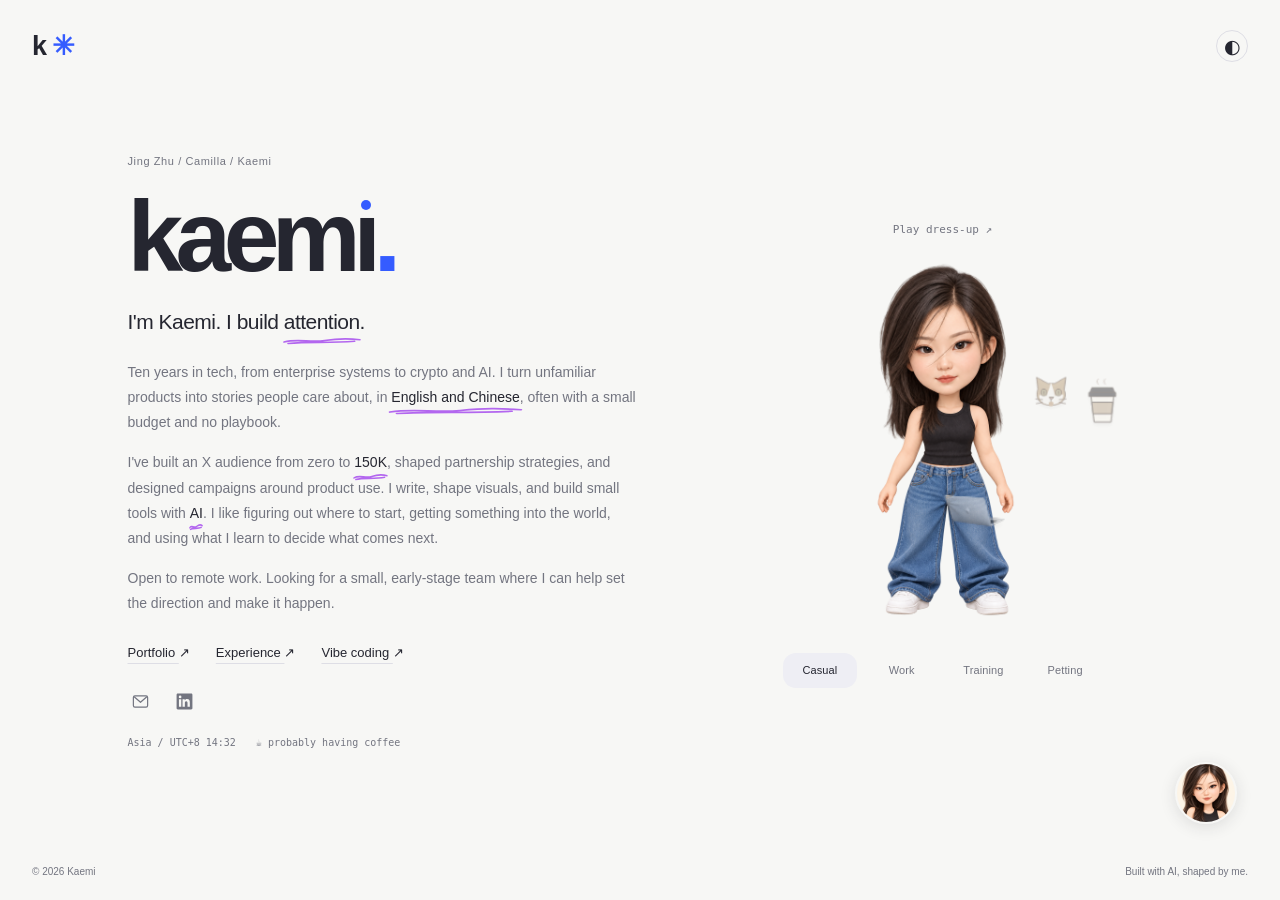
==== commit 7f0f56ed: "add kaemibot" ====
--- a/index.html
+++ b/index.html
@@ -1 +1 @@
-<!doctype html><html lang="en"><head><meta charset="utf-8"><meta name="viewport" content="width=device-width,initial-scale=1"><meta name="description" content="Kaemi (Jing Zhu) — growth marketing, community and creative work for early-stage AI startups."><title>Kaemi — Growth, community & ideas</title><link rel="stylesheet" href="styles.css?v=20261022b"></head><body class="homepage"><a class="skip" href="#main">Skip to content</a><header class="home-header"><a class="wordmark" href="index.html" aria-label="Kaemi home">k<span>✳</span></a><button id="theme" aria-label="Switch color theme" title="Switch color theme">◐</button></header><main id="main" class="home-main"><section class="home-card" aria-labelledby="name"><p class="eyebrow">Jing Zhu / Camilla / Kaemi</p><h1 id="name" class="name-mark" aria-label="Kaemi">kaem<span class="letter-i" aria-hidden="true">ı<span class="name-dot"></span></span><span class="accent">.</span></h1><p class="home-role">Growth marketer & community builder.</p><p class="home-bio">I shape growth strategies, build communities, and bring ideas to life. At RouteX, I built an X audience from zero to 150K. My next focus: turning audience into measurable growth.</p><nav class="home-links" aria-label="Explore"><a href="work.html">Portfolio <span>↗</span></a><a href="cv.html">Experience <span>↗</span></a><a href="vibe.html">Vibe coding <span>↗</span></a><a href="mailto:Kaemi06@proton.me">Email <span>↗</span></a></nav><div class="home-status"><span class="dot"></span><span>Previously Growth Partner at <a href="https://www.deepchatbi.com/en" target="_blank" rel="noopener noreferrer">DeepChatBI ↗</a></span></div><div class="home-meta"><span>Asia / UTC+8 <time id="local-clock"></time></span><button id="little-mood" type="button" aria-label="Change little mood">☕ probably having coffee</button><a href="https://www.linkedin.com/in/jing-zhu-137a18a4/" target="_blank" rel="noopener noreferrer">LinkedIn ↗</a></div></section><aside class="dressup personal-avatar" aria-label="Kaemi character and props"><div class="wardrobe-heading"><button id="wardrobe-toggle" type="button" aria-expanded="false">Play dress-up ↗</button><button id="orbit-toggle" type="button" aria-pressed="false">Pause orbit</button></div><div class="avatar-stage"><div class="orbit-guide" aria-hidden="true"></div><img class="personal-character" src="assets/avatar-black-loose.png" alt="Standing Q-style Kaemi avatar with dark hair, no earrings, black sleeveless top and blue jeans"><div class="orbit-items"><button type="button" class="orbit-item" data-part="hand" data-value="cat" aria-label="Hold 涞涞" aria-pressed="false"><img src="assets/orbit-lailai.svg" alt=""><span class="orbit-label">涞涞</span></button><button type="button" class="orbit-item" data-part="hand" data-value="coffee" aria-label="Coffee" aria-pressed="false"><img src="assets/orbit-coffee.svg" alt=""><span class="orbit-label">Coffee</span></button><button type="button" class="orbit-item" data-part="hand" data-value="gloves" aria-label="Pink gloves" aria-pressed="false"><img src="assets/prop-gloves.png" alt=""><span class="orbit-label">Pink gloves</span></button><button type="button" class="orbit-item" data-part="hand" data-value="mac" aria-label="MacBook" aria-pressed="false"><img src="assets/prop-macbook.png" alt=""><span class="orbit-label">MacBook</span></button><button type="button" class="orbit-item" data-part="outfit" data-value="black" aria-label="Black tank" aria-pressed="false"><img src="assets/orbit-black.svg" alt=""><span class="orbit-label">Black tank</span></button><button type="button" class="orbit-item" data-part="hair" data-value="loose" aria-label="Hair down" aria-pressed="false"><img src="assets/orbit-loose.svg" alt=""><span class="orbit-label">Hair down</span></button><button type="button" class="orbit-item" data-part="outfit" data-value="white" aria-label="White tank" aria-pressed="false"><img src="assets/orbit-white.svg" alt=""><span class="orbit-label">White tank</span></button><button type="button" class="orbit-item" data-part="hair" data-value="pony" aria-label="Ponytail" aria-pressed="false"><img src="assets/orbit-pony.svg" alt=""><span class="orbit-label">Ponytail</span></button><button type="button" class="orbit-item" data-part="outfit" data-value="sport" aria-label="Training clothes" aria-pressed="false"><img src="assets/orbit-sport.svg" alt=""><span class="orbit-label">Training clothes</span></button></div></div><div class="wardrobe-bottom"><div class="mode-buttons" role="group" aria-label="Choose a look"><button data-mode="casual" aria-pressed="true">Casual</button><button data-mode="work" aria-pressed="false">Work</button><button data-mode="training" aria-pressed="false">Training</button><button data-mode="petting" aria-pressed="false"><img src="assets/orbit-lailai.svg" alt="" class="pet-mode-icon">Petting</button></div><p id="outfit-status" aria-live="polite">Off duty. Still curious.</p></div></aside></main><footer class="home-footer"><span>© <span id="year">2026</span> Kaemi</span><span>Built with AI, shaped by me.</span></footer><script src="script.js?v=20261022b"></script><script src="wardrobe.js?v=20261022b"></script></body></html>+<!doctype html><html lang="en"><head><meta charset="utf-8"><meta name="viewport" content="width=device-width,initial-scale=1"><meta name="description" content="Kaemi (Jing Zhu) — growth marketing, community and creative work for early-stage AI startups."><title>Kaemi — Growth, community & ideas</title><link rel="stylesheet" href="styles.css?v=20261023f"></head><body class="homepage"><a class="skip" href="#main">Skip to content</a><header class="home-header"><a class="wordmark" href="index.html" aria-label="Kaemi home">k<span>✳</span></a><button id="theme" aria-label="Switch color theme" title="Switch color theme">◐</button></header><main id="main" class="home-main"><section class="home-card" aria-labelledby="name"><p class="eyebrow">Jing Zhu / Camilla / Kaemi</p><h1 id="name" class="name-mark" aria-label="Kaemi">kaem<span class="letter-i" aria-hidden="true">ı<span class="name-dot"></span></span><span class="accent">.</span></h1><p class="home-role">I'm Kaemi. I build <span class="ink-mark">attention</span>.</p><div class="home-bio"><p>Ten years in tech, from enterprise systems to crypto and AI. I turn unfamiliar products into stories people care about, in <span class="ink-mark">English and Chinese</span>, often with a small budget and no playbook.</p><p>I've built an X audience from zero to <span class="ink-mark">150K</span>, shaped partnership strategies, and designed campaigns around product use. I write, shape visuals, and build small tools with <span class="ink-mark">AI</span>. I like figuring out where to start, getting something into the world, and using what I learn to decide what comes next.</p><p>Open to remote work. Looking for a small, early-stage team where I can help set the direction and make it happen.</p></div><nav class="home-links" aria-label="Explore"><a href="work.html">Portfolio <span>↗</span></a><a href="cv.html">Experience <span>↗</span></a><a href="vibe.html">Vibe coding <span>↗</span></a></nav><section class="home-contact" aria-label="Contact"><div><a class="contact-icon" href="mailto:Kaemi06@proton.me" aria-label="Email Kaemi" title="Email"><svg viewBox="0 0 24 24" fill="none" aria-hidden="true"><rect x="3" y="5" width="18" height="14" rx="2" stroke="currentColor" stroke-width="1.5"/><path d="m4 6 8 7 8-7" stroke="currentColor" stroke-width="1.5" stroke-linejoin="round"/></svg></a><a class="contact-icon" href="https://www.linkedin.com/in/jing-zhu-137a18a4/" target="_blank" rel="noopener noreferrer" aria-label="Kaemi on LinkedIn" title="LinkedIn"><svg viewBox="0 0 24 24" fill="currentColor" aria-hidden="true"><path d="M20.45 2H3.55C2.69 2 2 2.68 2 3.52v16.96c0 .84.69 1.52 1.55 1.52h16.9c.86 0 1.55-.68 1.55-1.52V3.52c0-.84-.69-1.52-1.55-1.52ZM7.93 18.75H4.98V9.2h2.95v9.55ZM6.45 7.89a1.71 1.71 0 1 1 0-3.42 1.71 1.71 0 0 1 0 3.42Zm12.3 10.86H15.8V14.1c0-1.11-.02-2.54-1.55-2.54-1.55 0-1.79 1.21-1.79 2.46v4.73H9.51V9.2h2.83v1.31h.04c.4-.76 1.36-1.56 2.8-1.56 2.99 0 3.57 1.97 3.57 4.53v5.27Z"/></svg></a></div></section><div class="home-meta"><span>Asia / UTC+8 <time id="local-clock"></time></span><button id="little-mood" type="button" aria-label="Change little mood">☕ probably having coffee</button></div></section><aside class="dressup personal-avatar" aria-label="Kaemi character and props"><div class="wardrobe-heading"><button id="wardrobe-toggle" type="button" aria-expanded="false">Play dress-up ↗</button><button id="orbit-toggle" type="button" aria-pressed="false">Pause orbit</button></div><div class="avatar-stage"><div class="orbit-guide" aria-hidden="true"></div><img class="personal-character" src="assets/avatar-black-loose.png" alt="Standing Q-style Kaemi avatar with dark hair, no earrings, black sleeveless top and blue jeans"><div class="orbit-items"><button type="button" class="orbit-item" data-part="hand" data-value="cat" aria-label="Hold 涞涞" aria-pressed="false"><img src="assets/orbit-lailai.svg" alt=""><span class="orbit-label">涞涞</span></button><button type="button" class="orbit-item" data-part="hand" data-value="coffee" aria-label="Coffee" aria-pressed="false"><img src="assets/orbit-coffee.svg" alt=""><span class="orbit-label">Coffee</span></button><button type="button" class="orbit-item" data-part="hand" data-value="gloves" aria-label="Pink gloves" aria-pressed="false"><img src="assets/prop-gloves.png" alt=""><span class="orbit-label">Pink gloves</span></button><button type="button" class="orbit-item" data-part="hand" data-value="mac" aria-label="MacBook" aria-pressed="false"><img src="assets/prop-macbook.png" alt=""><span class="orbit-label">MacBook</span></button><button type="button" class="orbit-item" data-part="outfit" data-value="black" aria-label="Black tank" aria-pressed="false"><img src="assets/orbit-black.svg" alt=""><span class="orbit-label">Black tank</span></button><button type="button" class="orbit-item" data-part="hair" data-value="loose" aria-label="Hair down" aria-pressed="false"><img src="assets/orbit-loose.svg" alt=""><span class="orbit-label">Hair down</span></button><button type="button" class="orbit-item" data-part="outfit" data-value="white" aria-label="White tank" aria-pressed="false"><img src="assets/orbit-white.svg" alt=""><span class="orbit-label">White tank</span></button><button type="button" class="orbit-item" data-part="hair" data-value="pony" aria-label="Ponytail" aria-pressed="false"><img src="assets/orbit-pony.svg" alt=""><span class="orbit-label">Ponytail</span></button><button type="button" class="orbit-item" data-part="outfit" data-value="sport" aria-label="Training clothes" aria-pressed="false"><img src="assets/orbit-sport.svg" alt=""><span class="orbit-label">Training clothes</span></button></div></div><div class="wardrobe-bottom"><div class="mode-buttons" role="group" aria-label="Choose a look"><button data-mode="casual" aria-pressed="true">Casual</button><button data-mode="work" aria-pressed="false">Work</button><button data-mode="training" aria-pressed="false">Training</button><button data-mode="petting" aria-pressed="false"><img src="assets/orbit-lailai.svg" alt="" class="pet-mode-icon">Petting</button></div><p id="outfit-status" aria-live="polite">Off duty. Still curious.</p></div></aside></main><footer class="home-footer"><span>© <span id="year">2026</span> Kaemi</span><span>Built with AI, shaped by me.</span></footer><script src="script.js?v=20261023f"></script><script src="wardrobe.js?v=20261023b"></script><div class="kaemi-guide"><section id="kaemi-panel" class="kaemi-panel" role="dialog" aria-labelledby="kaemi-guide-title" hidden><div class="guide-heading"><div><h2 id="kaemi-guide-title">A little help?</h2><p>A few shortcuts around my work.</p></div><button type="button" class="guide-close" aria-label="Close guide">×</button></div><div class="guide-options" aria-label="Explore"><button type="button" data-guide="about" aria-pressed="true">About me</button><button type="button" data-guide="work" aria-pressed="false">Selected work</button><button type="button" data-guide="experience" aria-pressed="false">Experience</button><button type="button" data-guide="contact" aria-pressed="false">Contact</button></div><div class="guide-answer" aria-live="polite"><p id="guide-answer-text">I work across growth, community, and creative work in tech. I've built an X audience from zero to 150K, and I like helping early-stage teams find their starting point.</p><div id="guide-answer-links"><a href="index.html">Meet Kaemi ↗</a></div></div></section><button type="button" class="kaemi-launcher" aria-label="Open Kaemi's site guide" aria-controls="kaemi-panel" aria-expanded="false"><img src="assets/kaemi-stickers/smile.png" alt="" width="56" height="56"></button></div><script src="guide.js?v=20261023d"></script></body></html>
--- a/styles.css
+++ b/styles.css
@@ -83,3 +83,52 @@
 .recursive-page .work-feature{display:grid;grid-template-columns:minmax(0,.9fr) minmax(0,1.1fr);gap:32px;align-items:center}
 .work-feature-copy{min-width:0}.work-feature-copy .file-heading{margin:0 0 16px}.work-feature-copy .file-copy{margin:0;padding:0}.work-feature-copy .file-copy p{color:var(--ink);font-size:14px;line-height:1.8}.work-feature-copy .file-glyph{display:none}
 @media(max-width:700px){.recursive-page .work-feature{grid-template-columns:1fr;gap:20px}}
+
+/* Editorial emphasis and a separate contact row. */
+.ink-mark{text-decoration-line:underline;text-decoration-color:#b367ef;text-decoration-thickness:3px;text-underline-offset:5px;text-decoration-skip-ink:none;color:var(--ink)}
+body.dark .ink-mark{text-decoration-color:#ce95ff}
+.home-bio{max-width:510px;font-size:14px;line-height:1.8}.home-bio p{margin:0 0 15px}.home-bio p:last-child{margin-bottom:0}
+.home-role{font-size:21px;margin-bottom:20px}.home-card .name-mark{font-size:clamp(76px,9vw,100px);margin-bottom:16px}.home-card>.eyebrow{margin-bottom:14px}
+.home-contact{margin-top:25px;padding-top:17px;border-top:1px solid var(--line);max-width:510px;display:flex;align-items:center;gap:25px}.home-contact>p{margin:0;color:var(--muted);font-size:11px}.home-contact>div{display:flex;gap:22px}.home-contact a{font-size:12px;text-decoration:none}.home-contact a:hover{text-decoration:underline}
+.home-meta{margin-top:17px}.homepage .home-main{padding-top:95px;padding-bottom:35px;align-items:center}.routex-outcomes{grid-template-columns:repeat(2,minmax(0,1fr))}.strategy-overview>p{font-size:14px;line-height:1.8;color:var(--muted)}
+@media(max-width:780px){.homepage .home-main{padding-top:100px;gap:35px}.home-bio{font-size:14px}.home-role{font-size:19px}}
+@media(max-width:400px){.home-contact{gap:20px}.routex-outcomes{grid-template-columns:1fr}}
+
+/* Fewer ornaments, consistent editorial rows, and a drawn underline. */
+.ink-mark{position:relative;display:inline-block;text-decoration:none;white-space:nowrap}
+.ink-mark::after{content:"";position:absolute;left:-3%;bottom:-5px;width:106%;height:9px;background:url("data:image/svg+xml,%3Csvg xmlns='http://www.w3.org/2000/svg' viewBox='0 0 120 12' preserveAspectRatio='none'%3E%3Cpath d='M3 8C24 3 42 9 64 6S98 3 117 5M9 10C41 7 70 10 109 7' fill='none' stroke='%23b367ef' stroke-width='2.3' stroke-linecap='round'/%3E%3C/svg%3E") center/100% 100% no-repeat;pointer-events:none}
+body.dark .ink-mark::after{filter:brightness(1.25)}
+.home-contact{border:0;padding:0;margin-top:25px}.home-contact>div{gap:24px}.home-contact a{font-size:13px}.home-meta{margin-top:19px}
+.subpage footer{border:0;padding-top:45px}.experience-page .page-intro{position:relative;margin-bottom:55px;padding-right:45px}.print-icon{position:absolute;right:0;top:23px;margin:0;padding:7px;border:0;background:none;opacity:.55;line-height:0}.print-icon:hover{opacity:1}.print-icon svg{width:21px;height:21px}
+.experience-role,.experience-skills,.experience-education,.career-divider,.experience-body .strategy-reflection,.outcome-strip,.scope-note{border:0!important}
+.experience-role{padding:0;margin-bottom:50px}.career-divider{padding:15px 0 28px;margin-top:65px}.experience-skills,.experience-education{padding:20px 0}.experience-body .strategy-reflection{padding:15px 0}.outcome-strip{background:none;padding:17px 0;gap:35px}.outcome-strip>div{border:0!important}.scope-note{padding-left:0}
+.folder-intro{margin-bottom:35px}.directory-toolbar{justify-content:flex-end;padding-bottom:15px}.project-folder,.project-folder:last-child{border:0}.project-folder{margin-bottom:32px}.project-folder>summary{padding:15px 0;grid-template-columns:12px 25px 1fr;gap:12px}.project-folder>summary:hover{background:transparent}.folder-name{font-size:21px;letter-spacing:-.025em}.folder-name small{font-size:11px;margin-top:4px}.folder-count{display:none}.folder-icon{width:22px;height:22px;color:var(--muted)}#rabble.project-folder>summary>.folder-icon{display:block}
+.recursive-page .folder-content{padding:15px 0 0 49px}.work-folder-content{padding:0}.recursive-page .folder-work,.recursive-page .story-case{border:0;padding:25px 0 40px;margin:0;display:grid;grid-template-columns:minmax(0,1fr) minmax(0,1fr);gap:40px;align-items:center}
+.recursive-page .work-feature-copy .file-heading{margin:0 0 14px}.file-heading h3,.story-text h3{font-size:23px;line-height:1.3}.file-role,.story-text>.eyebrow{font-size:11px;letter-spacing:0;color:var(--muted)}.recursive-page .file-copy p,.recursive-page .story-text>p:not(.eyebrow):not(.story-stat){font-size:14px;line-height:1.8;color:var(--muted)}.recursive-page .file-copy>a,.story-sources{font-size:12px}.recursive-page .file-image,.recursive-page .story-visual{width:100%;max-width:100%}.recursive-page .file-image img,.recursive-page .sticker-art>img,.recursive-page .story-visual>img{width:auto;max-width:100%;max-height:370px;margin:auto}.recursive-page .native-demo{margin:0;width:100%;max-height:370px}.recursive-page .file-copy{max-width:none}.artwork-context{display:block;font-size:11px;margin:15px 0;color:var(--muted)}.story-text .story-stat{font-size:21px}.story-sources{gap:12px 18px}.recursive-page .colony-post{max-width:100%}.embed-note{font-size:10px}.file-copy a+a{margin-left:12px}
+@media(max-width:700px){.recursive-page .folder-content{padding-left:0}.recursive-page .folder-work,.recursive-page .story-case{grid-template-columns:1fr;gap:22px;padding:20px 0 40px}.project-folder>summary{gap:9px}.folder-name{font-size:19px}.file-heading h3,.story-text h3{font-size:21px}.experience-role{margin-bottom:40px}.experience-page .page-intro{margin-bottom:40px}.print-icon{top:15px}}
+@media print{.print-icon{display:none}.experience-role{margin-bottom:25px}}
+
+.case-result{display:flex;flex-wrap:wrap;align-items:baseline;gap:9px;margin:12px 0 18px!important;color:var(--ink)!important}.case-result strong{font-size:29px;font-weight:550;letter-spacing:-.04em;line-height:1.2}.case-result span{font-size:11px;color:var(--muted)}.metric-source{display:block;flex-basis:100%;font-size:10px;color:var(--muted)}.work-feature-copy .file-heading:has(.case-result){display:block}.story-text .case-result+ p{margin-top:0}
+
+.recursive-page .work-folder-content{margin:0;border:0;padding:0}
+
+/* Small personal accents, with a quiet site guide. */
+.folder-intro,.collection>.page-intro,.experience-page>.page-intro{position:relative;padding-right:145px;min-height:135px}
+.page-kaemi{position:absolute;right:5px;top:0;width:110px;height:140px;object-fit:contain;transform:rotate(5deg);pointer-events:none}
+.experience-page>.page-intro{padding-right:170px}.experience-page .page-kaemi{right:40px;transform:rotate(-4deg)}.experience-page .print-icon{top:8px}
+.kaemi-guide{position:fixed;right:25px;bottom:24px;z-index:1000}
+.kaemi-launcher{display:block;width:58px;height:58px;padding:0;border:2px solid var(--bg);border-radius:50%;overflow:hidden;background:var(--bg);box-shadow:0 3px 16px #25263020;transition:transform .18s}
+.kaemi-launcher:hover{transform:translateY(-2px)}.kaemi-launcher img{display:block;width:100%;height:100%;object-fit:cover;transform:scale(1.22);object-position:center 40%}
+.kaemi-panel{position:absolute;right:0;bottom:73px;width:min(340px,calc(100vw - 36px));max-height:calc(100dvh - 120px);overflow:auto;padding:23px;background:var(--bg);border:1px solid var(--line);border-radius:17px;box-shadow:0 12px 45px #191a2118}
+.kaemi-panel[hidden]{display:none}.guide-heading{display:flex;justify-content:space-between;gap:15px}.guide-heading h2{font-size:20px;margin:0 0 7px;letter-spacing:-.03em}.guide-heading p{font-size:12px;color:var(--muted);margin:0}.guide-close{border:0;background:none;padding:0;width:24px;height:26px;font-size:22px;line-height:1;color:var(--muted)}
+.guide-options{display:flex;flex-wrap:wrap;gap:7px;margin:21px 0 19px}.guide-options button{font-size:11px;line-height:1.4;border:0;border-radius:7px;padding:8px 10px;background:var(--hover);color:var(--muted)}.guide-options button[aria-pressed=true]{background:var(--ink);color:var(--bg)}.guide-answer p{font-size:13px;line-height:1.8;margin:0 0 17px;color:var(--muted)}#guide-answer-links{display:flex;flex-wrap:wrap;gap:9px 18px}#guide-answer-links a{font-size:12px;text-decoration:none}#guide-answer-links a:hover{text-decoration:underline}
+@media(max-width:700px){.folder-intro,.collection>.page-intro,.experience-page>.page-intro{padding-right:95px;min-height:105px}.page-kaemi{width:75px;height:100px;right:0;top:3px}.experience-page .page-kaemi{right:20px}.experience-page .print-icon{right:-10px;top:-25px}.kaemi-guide{right:18px;bottom:18px}.kaemi-launcher{width:53px;height:53px}.kaemi-panel{bottom:67px}.subpage footer{padding-bottom:85px}}
+@media(prefers-reduced-motion:reduce){.kaemi-launcher{transition:none}}
+@media print{.page-kaemi,.kaemi-guide{display:none!important}.experience-page>.page-intro{padding-right:0;min-height:0}}
+
+/* Keep the guide visible above the lower edge on every page. */
+.kaemi-guide{bottom:76px}.kaemi-launcher{width:62px;height:62px}.kaemi-panel{bottom:77px}
+@media(max-width:700px){.kaemi-guide{bottom:72px;right:18px}.kaemi-launcher{width:57px;height:57px}.kaemi-panel{bottom:72px}}
+
+.kaemi-guide{right:43px}.home-contact>div{gap:18px}.home-contact .contact-icon{display:inline-flex;width:26px;height:28px;align-items:center;justify-content:center;color:var(--muted)}.contact-icon svg{width:19px;height:19px}.home-contact .contact-icon:hover{color:var(--ink)}#little-mood{min-width:205px;display:inline-block}
+@media(max-width:700px){.kaemi-guide{right:34px}}
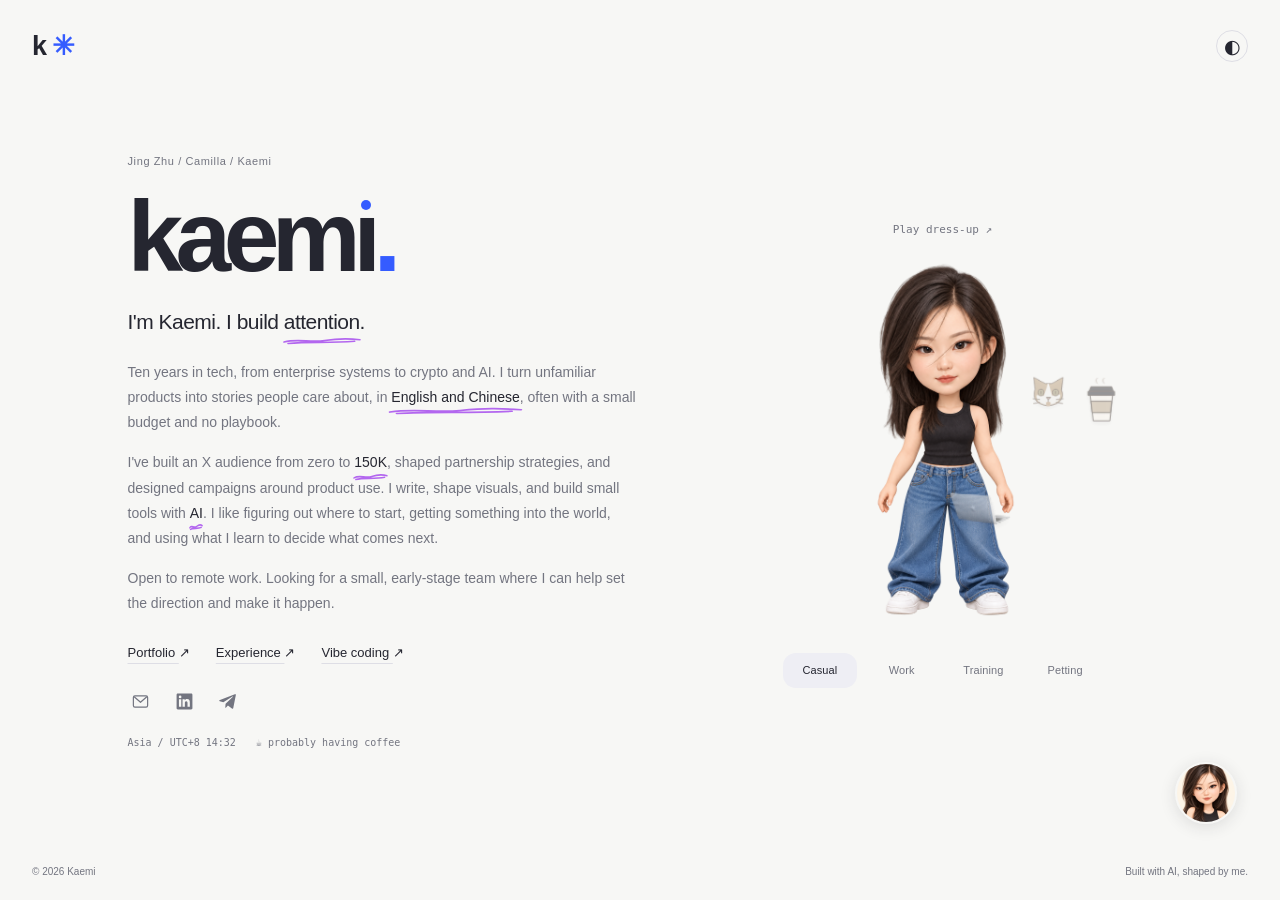
==== commit b0a481dd: "add contact methord" ====
--- a/index.html
+++ b/index.html
@@ -1 +1 @@
-<!doctype html><html lang="en"><head><meta charset="utf-8"><meta name="viewport" content="width=device-width,initial-scale=1"><meta name="description" content="Kaemi (Jing Zhu) — growth marketing, community and creative work for early-stage AI startups."><title>Kaemi — Growth, community & ideas</title><link rel="stylesheet" href="styles.css?v=20261023f"></head><body class="homepage"><a class="skip" href="#main">Skip to content</a><header class="home-header"><a class="wordmark" href="index.html" aria-label="Kaemi home">k<span>✳</span></a><button id="theme" aria-label="Switch color theme" title="Switch color theme">◐</button></header><main id="main" class="home-main"><section class="home-card" aria-labelledby="name"><p class="eyebrow">Jing Zhu / Camilla / Kaemi</p><h1 id="name" class="name-mark" aria-label="Kaemi">kaem<span class="letter-i" aria-hidden="true">ı<span class="name-dot"></span></span><span class="accent">.</span></h1><p class="home-role">I'm Kaemi. I build <span class="ink-mark">attention</span>.</p><div class="home-bio"><p>Ten years in tech, from enterprise systems to crypto and AI. I turn unfamiliar products into stories people care about, in <span class="ink-mark">English and Chinese</span>, often with a small budget and no playbook.</p><p>I've built an X audience from zero to <span class="ink-mark">150K</span>, shaped partnership strategies, and designed campaigns around product use. I write, shape visuals, and build small tools with <span class="ink-mark">AI</span>. I like figuring out where to start, getting something into the world, and using what I learn to decide what comes next.</p><p>Open to remote work. Looking for a small, early-stage team where I can help set the direction and make it happen.</p></div><nav class="home-links" aria-label="Explore"><a href="work.html">Portfolio <span>↗</span></a><a href="cv.html">Experience <span>↗</span></a><a href="vibe.html">Vibe coding <span>↗</span></a></nav><section class="home-contact" aria-label="Contact"><div><a class="contact-icon" href="mailto:Kaemi06@proton.me" aria-label="Email Kaemi" title="Email"><svg viewBox="0 0 24 24" fill="none" aria-hidden="true"><rect x="3" y="5" width="18" height="14" rx="2" stroke="currentColor" stroke-width="1.5"/><path d="m4 6 8 7 8-7" stroke="currentColor" stroke-width="1.5" stroke-linejoin="round"/></svg></a><a class="contact-icon" href="https://www.linkedin.com/in/jing-zhu-137a18a4/" target="_blank" rel="noopener noreferrer" aria-label="Kaemi on LinkedIn" title="LinkedIn"><svg viewBox="0 0 24 24" fill="currentColor" aria-hidden="true"><path d="M20.45 2H3.55C2.69 2 2 2.68 2 3.52v16.96c0 .84.69 1.52 1.55 1.52h16.9c.86 0 1.55-.68 1.55-1.52V3.52c0-.84-.69-1.52-1.55-1.52ZM7.93 18.75H4.98V9.2h2.95v9.55ZM6.45 7.89a1.71 1.71 0 1 1 0-3.42 1.71 1.71 0 0 1 0 3.42Zm12.3 10.86H15.8V14.1c0-1.11-.02-2.54-1.55-2.54-1.55 0-1.79 1.21-1.79 2.46v4.73H9.51V9.2h2.83v1.31h.04c.4-.76 1.36-1.56 2.8-1.56 2.99 0 3.57 1.97 3.57 4.53v5.27Z"/></svg></a></div></section><div class="home-meta"><span>Asia / UTC+8 <time id="local-clock"></time></span><button id="little-mood" type="button" aria-label="Change little mood">☕ probably having coffee</button></div></section><aside class="dressup personal-avatar" aria-label="Kaemi character and props"><div class="wardrobe-heading"><button id="wardrobe-toggle" type="button" aria-expanded="false">Play dress-up ↗</button><button id="orbit-toggle" type="button" aria-pressed="false">Pause orbit</button></div><div class="avatar-stage"><div class="orbit-guide" aria-hidden="true"></div><img class="personal-character" src="assets/avatar-black-loose.png" alt="Standing Q-style Kaemi avatar with dark hair, no earrings, black sleeveless top and blue jeans"><div class="orbit-items"><button type="button" class="orbit-item" data-part="hand" data-value="cat" aria-label="Hold 涞涞" aria-pressed="false"><img src="assets/orbit-lailai.svg" alt=""><span class="orbit-label">涞涞</span></button><button type="button" class="orbit-item" data-part="hand" data-value="coffee" aria-label="Coffee" aria-pressed="false"><img src="assets/orbit-coffee.svg" alt=""><span class="orbit-label">Coffee</span></button><button type="button" class="orbit-item" data-part="hand" data-value="gloves" aria-label="Pink gloves" aria-pressed="false"><img src="assets/prop-gloves.png" alt=""><span class="orbit-label">Pink gloves</span></button><button type="button" class="orbit-item" data-part="hand" data-value="mac" aria-label="MacBook" aria-pressed="false"><img src="assets/prop-macbook.png" alt=""><span class="orbit-label">MacBook</span></button><button type="button" class="orbit-item" data-part="outfit" data-value="black" aria-label="Black tank" aria-pressed="false"><img src="assets/orbit-black.svg" alt=""><span class="orbit-label">Black tank</span></button><button type="button" class="orbit-item" data-part="hair" data-value="loose" aria-label="Hair down" aria-pressed="false"><img src="assets/orbit-loose.svg" alt=""><span class="orbit-label">Hair down</span></button><button type="button" class="orbit-item" data-part="outfit" data-value="white" aria-label="White tank" aria-pressed="false"><img src="assets/orbit-white.svg" alt=""><span class="orbit-label">White tank</span></button><button type="button" class="orbit-item" data-part="hair" data-value="pony" aria-label="Ponytail" aria-pressed="false"><img src="assets/orbit-pony.svg" alt=""><span class="orbit-label">Ponytail</span></button><button type="button" class="orbit-item" data-part="outfit" data-value="sport" aria-label="Training clothes" aria-pressed="false"><img src="assets/orbit-sport.svg" alt=""><span class="orbit-label">Training clothes</span></button></div></div><div class="wardrobe-bottom"><div class="mode-buttons" role="group" aria-label="Choose a look"><button data-mode="casual" aria-pressed="true">Casual</button><button data-mode="work" aria-pressed="false">Work</button><button data-mode="training" aria-pressed="false">Training</button><button data-mode="petting" aria-pressed="false"><img src="assets/orbit-lailai.svg" alt="" class="pet-mode-icon">Petting</button></div><p id="outfit-status" aria-live="polite">Off duty. Still curious.</p></div></aside></main><footer class="home-footer"><span>© <span id="year">2026</span> Kaemi</span><span>Built with AI, shaped by me.</span></footer><script src="script.js?v=20261023f"></script><script src="wardrobe.js?v=20261023b"></script><div class="kaemi-guide"><section id="kaemi-panel" class="kaemi-panel" role="dialog" aria-labelledby="kaemi-guide-title" hidden><div class="guide-heading"><div><h2 id="kaemi-guide-title">A little help?</h2><p>A few shortcuts around my work.</p></div><button type="button" class="guide-close" aria-label="Close guide">×</button></div><div class="guide-options" aria-label="Explore"><button type="button" data-guide="about" aria-pressed="true">About me</button><button type="button" data-guide="work" aria-pressed="false">Selected work</button><button type="button" data-guide="experience" aria-pressed="false">Experience</button><button type="button" data-guide="contact" aria-pressed="false">Contact</button></div><div class="guide-answer" aria-live="polite"><p id="guide-answer-text">I work across growth, community, and creative work in tech. I've built an X audience from zero to 150K, and I like helping early-stage teams find their starting point.</p><div id="guide-answer-links"><a href="index.html">Meet Kaemi ↗</a></div></div></section><button type="button" class="kaemi-launcher" aria-label="Open Kaemi's site guide" aria-controls="kaemi-panel" aria-expanded="false"><img src="assets/kaemi-stickers/smile.png" alt="" width="56" height="56"></button></div><script src="guide.js?v=20261023d"></script></body></html>+<!doctype html><html lang="en"><head><meta charset="utf-8"><meta name="viewport" content="width=device-width,initial-scale=1"><meta name="description" content="Kaemi (Jing Zhu) — growth marketing, community and creative work for early-stage AI startups."><title>Kaemi — Growth, community & ideas</title><link rel="stylesheet" href="styles.css?v=20261023f"></head><body class="homepage"><a class="skip" href="#main">Skip to content</a><header class="home-header"><a class="wordmark" href="index.html" aria-label="Kaemi home">k<span>✳</span></a><button id="theme" aria-label="Switch color theme" title="Switch color theme">◐</button></header><main id="main" class="home-main"><section class="home-card" aria-labelledby="name"><p class="eyebrow">Jing Zhu / Camilla / Kaemi</p><h1 id="name" class="name-mark" aria-label="Kaemi">kaem<span class="letter-i" aria-hidden="true">ı<span class="name-dot"></span></span><span class="accent">.</span></h1><p class="home-role">I'm Kaemi. I build <span class="ink-mark">attention</span>.</p><div class="home-bio"><p>Ten years in tech, from enterprise systems to crypto and AI. I turn unfamiliar products into stories people care about, in <span class="ink-mark">English and Chinese</span>, often with a small budget and no playbook.</p><p>I've built an X audience from zero to <span class="ink-mark">150K</span>, shaped partnership strategies, and designed campaigns around product use. I write, shape visuals, and build small tools with <span class="ink-mark">AI</span>. I like figuring out where to start, getting something into the world, and using what I learn to decide what comes next.</p><p>Open to remote work. Looking for a small, early-stage team where I can help set the direction and make it happen.</p></div><nav class="home-links" aria-label="Explore"><a href="work.html">Portfolio <span>↗</span></a><a href="cv.html">Experience <span>↗</span></a><a href="vibe.html">Vibe coding <span>↗</span></a></nav><section class="home-contact" aria-label="Contact"><div><a class="contact-icon" href="mailto:Kaemi06@proton.me" aria-label="Email Kaemi06@proton.me" title="Kaemi06@proton.me"><svg viewBox="0 0 24 24" fill="none" aria-hidden="true"><rect x="3" y="5" width="18" height="14" rx="2" stroke="currentColor" stroke-width="1.5"/><path d="m4 6 8 7 8-7" stroke="currentColor" stroke-width="1.5" stroke-linejoin="round"/></svg></a><a class="contact-icon" href="https://www.linkedin.com/in/jing-zhu-137a18a4/" target="_blank" rel="noopener noreferrer" aria-label="Kaemi on LinkedIn" title="LinkedIn"><svg viewBox="0 0 24 24" fill="currentColor" aria-hidden="true"><path d="M20.45 2H3.55C2.69 2 2 2.68 2 3.52v16.96c0 .84.69 1.52 1.55 1.52h16.9c.86 0 1.55-.68 1.55-1.52V3.52c0-.84-.69-1.52-1.55-1.52ZM7.93 18.75H4.98V9.2h2.95v9.55ZM6.45 7.89a1.71 1.71 0 1 1 0-3.42 1.71 1.71 0 0 1 0 3.42Zm12.3 10.86H15.8V14.1c0-1.11-.02-2.54-1.55-2.54-1.55 0-1.79 1.21-1.79 2.46v4.73H9.51V9.2h2.83v1.31h.04c.4-.76 1.36-1.56 2.8-1.56 2.99 0 3.57 1.97 3.57 4.53v5.27Z"/></svg></a><a class="contact-icon" href="https://t.me/kamil_krypto" target="_blank" rel="noopener noreferrer" aria-label="Telegram: @kamil_krypto" title="Telegram · @kamil_krypto"><svg viewBox="0 0 24 24" fill="currentColor" aria-hidden="true"><path d="M21.4 3.1 18.1 20c-.2 1.2-.9 1.5-1.8.9l-5-3.7-2.4 2.3c-.3.3-.5.5-1 .5l.4-5.1L17.6 6c.4-.4-.1-.6-.6-.3L5.5 13 1 11.6c-1-.3-1-1 .2-1.5L20 2.8c.9-.3 1.6.2 1.4 1.3Z"/></svg></a></div></section><div class="home-meta"><span>Asia / UTC+8 <time id="local-clock"></time></span><button id="little-mood" type="button" aria-label="Change little mood">☕ probably having coffee</button></div></section><aside class="dressup personal-avatar" aria-label="Kaemi character and props"><div class="wardrobe-heading"><button id="wardrobe-toggle" type="button" aria-expanded="false">Play dress-up ↗</button><button id="orbit-toggle" type="button" aria-pressed="false">Pause orbit</button></div><div class="avatar-stage"><div class="orbit-guide" aria-hidden="true"></div><img class="personal-character" src="assets/avatar-black-loose.png" alt="Standing Q-style Kaemi avatar with dark hair, no earrings, black sleeveless top and blue jeans"><div class="orbit-items"><button type="button" class="orbit-item" data-part="hand" data-value="cat" aria-label="Hold 涞涞" aria-pressed="false"><img src="assets/orbit-lailai.svg" alt=""><span class="orbit-label">涞涞</span></button><button type="button" class="orbit-item" data-part="hand" data-value="coffee" aria-label="Coffee" aria-pressed="false"><img src="assets/orbit-coffee.svg" alt=""><span class="orbit-label">Coffee</span></button><button type="button" class="orbit-item" data-part="hand" data-value="gloves" aria-label="Pink gloves" aria-pressed="false"><img src="assets/prop-gloves.png" alt=""><span class="orbit-label">Pink gloves</span></button><button type="button" class="orbit-item" data-part="hand" data-value="mac" aria-label="MacBook" aria-pressed="false"><img src="assets/prop-macbook.png" alt=""><span class="orbit-label">MacBook</span></button><button type="button" class="orbit-item" data-part="outfit" data-value="black" aria-label="Black tank" aria-pressed="false"><img src="assets/orbit-black.svg" alt=""><span class="orbit-label">Black tank</span></button><button type="button" class="orbit-item" data-part="hair" data-value="loose" aria-label="Hair down" aria-pressed="false"><img src="assets/orbit-loose.svg" alt=""><span class="orbit-label">Hair down</span></button><button type="button" class="orbit-item" data-part="outfit" data-value="white" aria-label="White tank" aria-pressed="false"><img src="assets/orbit-white.svg" alt=""><span class="orbit-label">White tank</span></button><button type="button" class="orbit-item" data-part="hair" data-value="pony" aria-label="Ponytail" aria-pressed="false"><img src="assets/orbit-pony.svg" alt=""><span class="orbit-label">Ponytail</span></button><button type="button" class="orbit-item" data-part="outfit" data-value="sport" aria-label="Training clothes" aria-pressed="false"><img src="assets/orbit-sport.svg" alt=""><span class="orbit-label">Training clothes</span></button></div></div><div class="wardrobe-bottom"><div class="mode-buttons" role="group" aria-label="Choose a look"><button data-mode="casual" aria-pressed="true">Casual</button><button data-mode="work" aria-pressed="false">Work</button><button data-mode="training" aria-pressed="false">Training</button><button data-mode="petting" aria-pressed="false"><img src="assets/orbit-lailai.svg" alt="" class="pet-mode-icon">Petting</button></div><p id="outfit-status" aria-live="polite">Off duty. Still curious.</p></div></aside></main><footer class="home-footer"><span>© <span id="year">2026</span> Kaemi</span><span>Built with AI, shaped by me.</span></footer><script src="script.js?v=20261023f"></script><script src="wardrobe.js?v=20261023b"></script><div class="kaemi-guide"><section id="kaemi-panel" class="kaemi-panel" role="dialog" aria-labelledby="kaemi-guide-title" hidden><div class="guide-heading"><div><h2 id="kaemi-guide-title">A little help?</h2><p>A few shortcuts around my work.</p></div><button type="button" class="guide-close" aria-label="Close guide">×</button></div><div class="guide-options" aria-label="Explore"><button type="button" data-guide="about" aria-pressed="true">About me</button><button type="button" data-guide="work" aria-pressed="false">Selected work</button><button type="button" data-guide="experience" aria-pressed="false">Experience</button><button type="button" data-guide="contact" aria-pressed="false">Contact</button></div><div class="guide-answer" aria-live="polite"><p id="guide-answer-text">I work across growth, community, and creative work in tech. I've built an X audience from zero to 150K, and I like helping early-stage teams find their starting point.</p><div id="guide-answer-links"><a href="index.html">Meet Kaemi ↗</a></div></div></section><button type="button" class="kaemi-launcher" aria-label="Open Kaemi's site guide" aria-controls="kaemi-panel" aria-expanded="false"><img src="assets/kaemi-stickers/smile.png" alt="" width="56" height="56"></button></div><script src="guide.js?v=20261023g"></script></body></html>
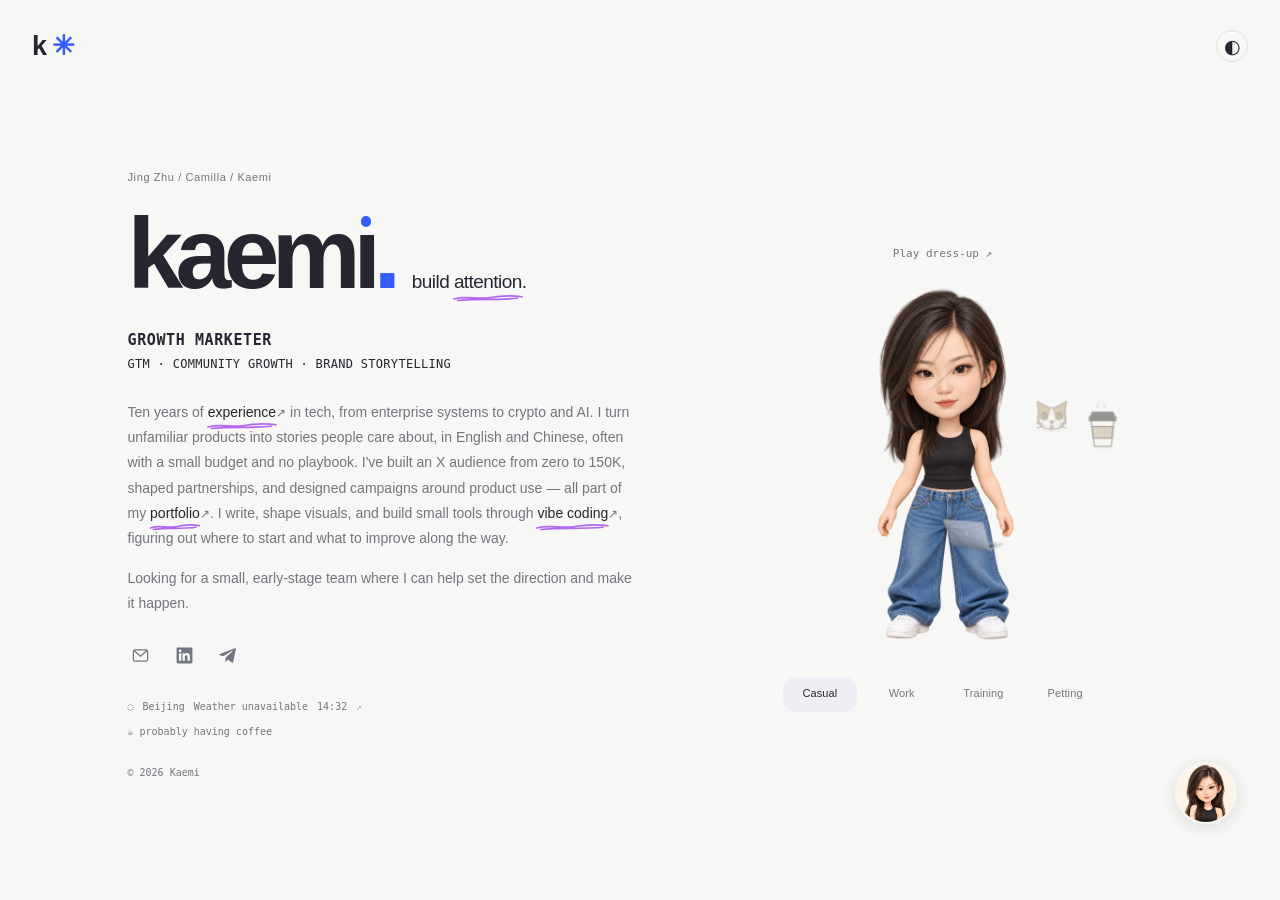
==== commit 2a9e3c81: "polish chatbot" ====
--- a/index.html
+++ b/index.html
@@ -1 +1 @@
-<!doctype html><html lang="en"><head><meta charset="utf-8"><meta name="viewport" content="width=device-width,initial-scale=1"><meta name="description" content="Kaemi (Jing Zhu) — growth marketing, community and creative work for early-stage AI startups."><title>Kaemi — Growth, community & ideas</title><link rel="stylesheet" href="styles.css?v=20261023f"></head><body class="homepage"><a class="skip" href="#main">Skip to content</a><header class="home-header"><a class="wordmark" href="index.html" aria-label="Kaemi home">k<span>✳</span></a><button id="theme" aria-label="Switch color theme" title="Switch color theme">◐</button></header><main id="main" class="home-main"><section class="home-card" aria-labelledby="name"><p class="eyebrow">Jing Zhu / Camilla / Kaemi</p><h1 id="name" class="name-mark" aria-label="Kaemi">kaem<span class="letter-i" aria-hidden="true">ı<span class="name-dot"></span></span><span class="accent">.</span></h1><p class="home-role">I'm Kaemi. I build <span class="ink-mark">attention</span>.</p><div class="home-bio"><p>Ten years in tech, from enterprise systems to crypto and AI. I turn unfamiliar products into stories people care about, in <span class="ink-mark">English and Chinese</span>, often with a small budget and no playbook.</p><p>I've built an X audience from zero to <span class="ink-mark">150K</span>, shaped partnership strategies, and designed campaigns around product use. I write, shape visuals, and build small tools with <span class="ink-mark">AI</span>. I like figuring out where to start, getting something into the world, and using what I learn to decide what comes next.</p><p>Open to remote work. Looking for a small, early-stage team where I can help set the direction and make it happen.</p></div><nav class="home-links" aria-label="Explore"><a href="work.html">Portfolio <span>↗</span></a><a href="cv.html">Experience <span>↗</span></a><a href="vibe.html">Vibe coding <span>↗</span></a></nav><section class="home-contact" aria-label="Contact"><div><a class="contact-icon" href="mailto:Kaemi06@proton.me" aria-label="Email Kaemi06@proton.me" title="Kaemi06@proton.me"><svg viewBox="0 0 24 24" fill="none" aria-hidden="true"><rect x="3" y="5" width="18" height="14" rx="2" stroke="currentColor" stroke-width="1.5"/><path d="m4 6 8 7 8-7" stroke="currentColor" stroke-width="1.5" stroke-linejoin="round"/></svg></a><a class="contact-icon" href="https://www.linkedin.com/in/jing-zhu-137a18a4/" target="_blank" rel="noopener noreferrer" aria-label="Kaemi on LinkedIn" title="LinkedIn"><svg viewBox="0 0 24 24" fill="currentColor" aria-hidden="true"><path d="M20.45 2H3.55C2.69 2 2 2.68 2 3.52v16.96c0 .84.69 1.52 1.55 1.52h16.9c.86 0 1.55-.68 1.55-1.52V3.52c0-.84-.69-1.52-1.55-1.52ZM7.93 18.75H4.98V9.2h2.95v9.55ZM6.45 7.89a1.71 1.71 0 1 1 0-3.42 1.71 1.71 0 0 1 0 3.42Zm12.3 10.86H15.8V14.1c0-1.11-.02-2.54-1.55-2.54-1.55 0-1.79 1.21-1.79 2.46v4.73H9.51V9.2h2.83v1.31h.04c.4-.76 1.36-1.56 2.8-1.56 2.99 0 3.57 1.97 3.57 4.53v5.27Z"/></svg></a><a class="contact-icon" href="https://t.me/kamil_krypto" target="_blank" rel="noopener noreferrer" aria-label="Telegram: @kamil_krypto" title="Telegram · @kamil_krypto"><svg viewBox="0 0 24 24" fill="currentColor" aria-hidden="true"><path d="M21.4 3.1 18.1 20c-.2 1.2-.9 1.5-1.8.9l-5-3.7-2.4 2.3c-.3.3-.5.5-1 .5l.4-5.1L17.6 6c.4-.4-.1-.6-.6-.3L5.5 13 1 11.6c-1-.3-1-1 .2-1.5L20 2.8c.9-.3 1.6.2 1.4 1.3Z"/></svg></a></div></section><div class="home-meta"><span>Asia / UTC+8 <time id="local-clock"></time></span><button id="little-mood" type="button" aria-label="Change little mood">☕ probably having coffee</button></div></section><aside class="dressup personal-avatar" aria-label="Kaemi character and props"><div class="wardrobe-heading"><button id="wardrobe-toggle" type="button" aria-expanded="false">Play dress-up ↗</button><button id="orbit-toggle" type="button" aria-pressed="false">Pause orbit</button></div><div class="avatar-stage"><div class="orbit-guide" aria-hidden="true"></div><img class="personal-character" src="assets/avatar-black-loose.png" alt="Standing Q-style Kaemi avatar with dark hair, no earrings, black sleeveless top and blue jeans"><div class="orbit-items"><button type="button" class="orbit-item" data-part="hand" data-value="cat" aria-label="Hold 涞涞" aria-pressed="false"><img src="assets/orbit-lailai.svg" alt=""><span class="orbit-label">涞涞</span></button><button type="button" class="orbit-item" data-part="hand" data-value="coffee" aria-label="Coffee" aria-pressed="false"><img src="assets/orbit-coffee.svg" alt=""><span class="orbit-label">Coffee</span></button><button type="button" class="orbit-item" data-part="hand" data-value="gloves" aria-label="Pink gloves" aria-pressed="false"><img src="assets/prop-gloves.png" alt=""><span class="orbit-label">Pink gloves</span></button><button type="button" class="orbit-item" data-part="hand" data-value="mac" aria-label="MacBook" aria-pressed="false"><img src="assets/prop-macbook.png" alt=""><span class="orbit-label">MacBook</span></button><button type="button" class="orbit-item" data-part="outfit" data-value="black" aria-label="Black tank" aria-pressed="false"><img src="assets/orbit-black.svg" alt=""><span class="orbit-label">Black tank</span></button><button type="button" class="orbit-item" data-part="hair" data-value="loose" aria-label="Hair down" aria-pressed="false"><img src="assets/orbit-loose.svg" alt=""><span class="orbit-label">Hair down</span></button><button type="button" class="orbit-item" data-part="outfit" data-value="white" aria-label="White tank" aria-pressed="false"><img src="assets/orbit-white.svg" alt=""><span class="orbit-label">White tank</span></button><button type="button" class="orbit-item" data-part="hair" data-value="pony" aria-label="Ponytail" aria-pressed="false"><img src="assets/orbit-pony.svg" alt=""><span class="orbit-label">Ponytail</span></button><button type="button" class="orbit-item" data-part="outfit" data-value="sport" aria-label="Training clothes" aria-pressed="false"><img src="assets/orbit-sport.svg" alt=""><span class="orbit-label">Training clothes</span></button></div></div><div class="wardrobe-bottom"><div class="mode-buttons" role="group" aria-label="Choose a look"><button data-mode="casual" aria-pressed="true">Casual</button><button data-mode="work" aria-pressed="false">Work</button><button data-mode="training" aria-pressed="false">Training</button><button data-mode="petting" aria-pressed="false"><img src="assets/orbit-lailai.svg" alt="" class="pet-mode-icon">Petting</button></div><p id="outfit-status" aria-live="polite">Off duty. Still curious.</p></div></aside></main><footer class="home-footer"><span>© <span id="year">2026</span> Kaemi</span><span>Built with AI, shaped by me.</span></footer><script src="script.js?v=20261023f"></script><script src="wardrobe.js?v=20261023b"></script><div class="kaemi-guide"><section id="kaemi-panel" class="kaemi-panel" role="dialog" aria-labelledby="kaemi-guide-title" hidden><div class="guide-heading"><div><h2 id="kaemi-guide-title">A little help?</h2><p>A few shortcuts around my work.</p></div><button type="button" class="guide-close" aria-label="Close guide">×</button></div><div class="guide-options" aria-label="Explore"><button type="button" data-guide="about" aria-pressed="true">About me</button><button type="button" data-guide="work" aria-pressed="false">Selected work</button><button type="button" data-guide="experience" aria-pressed="false">Experience</button><button type="button" data-guide="contact" aria-pressed="false">Contact</button></div><div class="guide-answer" aria-live="polite"><p id="guide-answer-text">I work across growth, community, and creative work in tech. I've built an X audience from zero to 150K, and I like helping early-stage teams find their starting point.</p><div id="guide-answer-links"><a href="index.html">Meet Kaemi ↗</a></div></div></section><button type="button" class="kaemi-launcher" aria-label="Open Kaemi's site guide" aria-controls="kaemi-panel" aria-expanded="false"><img src="assets/kaemi-stickers/smile.png" alt="" width="56" height="56"></button></div><script src="guide.js?v=20261023g"></script></body></html>+<!doctype html><html lang="en"><head><meta charset="utf-8"><meta name="viewport" content="width=device-width,initial-scale=1"><meta name="description" content="Kaemi (Jing Zhu) — growth marketing, community and creative work for early-stage AI startups."><title>Kaemi — Growth, community & ideas</title><link rel="stylesheet" href="styles.css?v=20261023n"></head><body class="homepage"><a class="skip" href="#main">Skip to content</a><header class="home-header"><a class="wordmark" href="index.html" aria-label="Kaemi home">k<span>✳</span></a><button id="theme" aria-label="Switch color theme" title="Switch color theme">◐</button></header><main id="main" class="home-main"><section class="home-card" aria-labelledby="name"><p class="eyebrow">Jing Zhu / Camilla / Kaemi</p><div class="home-name-line"><h1 id="name" class="name-mark" aria-label="Kaemi">kaem<span class="letter-i" aria-hidden="true">ı<span class="name-dot"></span></span><span class="accent">.</span></h1><p class="home-role">build <span class="ink-mark">attention</span>.</p></div><p class="home-position"><span>GROWTH MARKETER</span><span>GTM · COMMUNITY GROWTH · BRAND STORYTELLING</span></p><div class="home-bio"><p>Ten years of <a class="prose-link" href="cv.html"><span class="ink-mark">experience</span><span class="prose-arrow" aria-hidden="true"> ↗</span></a> in tech, from enterprise systems to crypto and AI. I turn unfamiliar products into stories people care about, in English and Chinese, often with a small budget and no playbook. I've built an X audience from zero to 150K, shaped partnerships, and designed campaigns around product use — all part of my <a class="prose-link" href="work.html"><span class="ink-mark">portfolio</span><span class="prose-arrow" aria-hidden="true"> ↗</span></a>. I write, shape visuals, and build small tools through <a class="prose-link" href="vibe.html"><span class="ink-mark">vibe coding</span><span class="prose-arrow" aria-hidden="true"> ↗</span></a>, figuring out where to start and what to improve along the way.</p><p>Looking for a small, early-stage team where I can help set the direction and make it happen.</p></div><section class="home-contact" aria-label="Contact"><div><a class="contact-icon" href="mailto:Kaemi06@proton.me" aria-label="Email Kaemi06@proton.me" title="Kaemi06@proton.me"><svg viewBox="0 0 24 24" fill="none" aria-hidden="true"><rect x="3" y="5" width="18" height="14" rx="2" stroke="currentColor" stroke-width="1.5"/><path d="m4 6 8 7 8-7" stroke="currentColor" stroke-width="1.5" stroke-linejoin="round"/></svg></a><a class="contact-icon" href="https://www.linkedin.com/in/jing-zhu-137a18a4/" target="_blank" rel="noopener noreferrer" aria-label="Kaemi on LinkedIn" title="LinkedIn"><svg viewBox="0 0 24 24" fill="currentColor" aria-hidden="true"><path d="M20.45 2H3.55C2.69 2 2 2.68 2 3.52v16.96c0 .84.69 1.52 1.55 1.52h16.9c.86 0 1.55-.68 1.55-1.52V3.52c0-.84-.69-1.52-1.55-1.52ZM7.93 18.75H4.98V9.2h2.95v9.55ZM6.45 7.89a1.71 1.71 0 1 1 0-3.42 1.71 1.71 0 0 1 0 3.42Zm12.3 10.86H15.8V14.1c0-1.11-.02-2.54-1.55-2.54-1.55 0-1.79 1.21-1.79 2.46v4.73H9.51V9.2h2.83v1.31h.04c.4-.76 1.36-1.56 2.8-1.56 2.99 0 3.57 1.97 3.57 4.53v5.27Z"/></svg></a><a class="contact-icon" href="https://t.me/kamil_krypto" target="_blank" rel="noopener noreferrer" aria-label="Telegram: @kamil_krypto" title="Telegram · @kamil_krypto"><svg viewBox="0 0 24 24" fill="currentColor" aria-hidden="true"><path d="M21.4 3.1 18.1 20c-.2 1.2-.9 1.5-1.8.9l-5-3.7-2.4 2.3c-.3.3-.5.5-1 .5l.4-5.1L17.6 6c.4-.4-.1-.6-.6-.3L5.5 13 1 11.6c-1-.3-1-1 .2-1.5L20 2.8c.9-.3 1.6.2 1.4 1.3Z"/></svg></a></div></section><div class="home-facts"><div class="home-weather"><span aria-hidden="true" id="weather-icon">◌</span><span>Beijing</span><span id="beijing-weather">Checking the sky…</span><time id="local-clock"></time><a class="weather-credit" href="https://open-meteo.com/" target="_blank" rel="noopener noreferrer" aria-label="Weather data by Open-Meteo" title="Weather by Open-Meteo">↗</a></div><button id="little-mood" type="button" aria-label="Change little mood">☕ probably having coffee</button><p class="home-signoff">© <span id="year">2026</span> Kaemi</p></div></section><aside class="dressup personal-avatar" aria-label="Kaemi character and props"><div class="wardrobe-heading"><button id="wardrobe-toggle" type="button" aria-expanded="false">Play dress-up ↗</button><button id="orbit-toggle" type="button" aria-pressed="false">Pause orbit</button></div><div class="avatar-stage"><div class="orbit-guide" aria-hidden="true"></div><img class="personal-character" src="assets/avatar-black-loose.png" alt="Standing Q-style Kaemi avatar with dark hair, no earrings, black sleeveless top and blue jeans"><div class="orbit-items"><button type="button" class="orbit-item" data-part="hand" data-value="cat" aria-label="Hold 涞涞" aria-pressed="false"><img src="assets/orbit-lailai.svg" alt=""><span class="orbit-label">涞涞</span></button><button type="button" class="orbit-item" data-part="hand" data-value="coffee" aria-label="Coffee" aria-pressed="false"><img src="assets/orbit-coffee.svg" alt=""><span class="orbit-label">Coffee</span></button><button type="button" class="orbit-item" data-part="hand" data-value="gloves" aria-label="Pink gloves" aria-pressed="false"><img src="assets/prop-gloves.png" alt=""><span class="orbit-label">Pink gloves</span></button><button type="button" class="orbit-item" data-part="hand" data-value="mac" aria-label="MacBook" aria-pressed="false"><img src="assets/prop-macbook.png" alt=""><span class="orbit-label">MacBook</span></button><button type="button" class="orbit-item" data-part="outfit" data-value="black" aria-label="Black tank" aria-pressed="false"><img src="assets/orbit-black.svg" alt=""><span class="orbit-label">Black tank</span></button><button type="button" class="orbit-item" data-part="hair" data-value="loose" aria-label="Hair down" aria-pressed="false"><img src="assets/orbit-loose.svg" alt=""><span class="orbit-label">Hair down</span></button><button type="button" class="orbit-item" data-part="outfit" data-value="white" aria-label="White tank" aria-pressed="false"><img src="assets/orbit-white.svg" alt=""><span class="orbit-label">White tank</span></button><button type="button" class="orbit-item" data-part="hair" data-value="pony" aria-label="Ponytail" aria-pressed="false"><img src="assets/orbit-pony.svg" alt=""><span class="orbit-label">Ponytail</span></button><button type="button" class="orbit-item" data-part="outfit" data-value="sport" aria-label="Training clothes" aria-pressed="false"><img src="assets/orbit-sport.svg" alt=""><span class="orbit-label">Training clothes</span></button></div></div><div class="wardrobe-bottom"><div class="mode-buttons" role="group" aria-label="Choose a look"><button data-mode="casual" aria-pressed="true">Casual</button><button data-mode="work" aria-pressed="false">Work</button><button data-mode="training" aria-pressed="false">Training</button><button data-mode="petting" aria-pressed="false"><img src="assets/orbit-lailai.svg" alt="" class="pet-mode-icon">Petting</button></div><p id="outfit-status" aria-live="polite">Off duty. Still curious.</p></div></aside></main><script src="script.js?v=20261023i"></script><script src="wardrobe.js?v=20261023b"></script><div class="kaemi-guide"><section id="kaemi-panel" class="kaemi-panel" role="dialog" aria-labelledby="kaemi-guide-title" hidden><div class="guide-heading"><h2 id="kaemi-guide-title">GM <span aria-hidden="true">☀</span></h2><button type="button" class="guide-close" aria-label="Close guide">×</button></div><nav class="guide-shortcuts" aria-label="Explore"><a href="work.html">Portfolio <span>↗</span></a><a href="cv.html">Experience <span>↗</span></a><a href="vibe.html">Vibe coding <span>↗</span></a></nav></section><button type="button" class="kaemi-launcher" aria-label="Open Kaemi's site guide" aria-controls="kaemi-panel" aria-expanded="false"><img src="assets/kaemi-stickers/smile.png" alt="" width="56" height="56"></button></div><script src="guide.js?v=20261023k"></script></body></html>
--- a/styles.css
+++ b/styles.css
@@ -132,3 +132,35 @@
 
 .kaemi-guide{right:43px}.home-contact>div{gap:18px}.home-contact .contact-icon{display:inline-flex;width:26px;height:28px;align-items:center;justify-content:center;color:var(--muted)}.contact-icon svg{width:19px;height:19px}.home-contact .contact-icon:hover{color:var(--ink)}#little-mood{min-width:205px;display:inline-block}
 @media(max-width:700px){.kaemi-guide{right:34px}}
+
+.home-name-line{display:flex;align-items:baseline;gap:18px;flex-wrap:wrap;margin-bottom:22px}.home-name-line .name-mark{margin:0}.home-name-line .home-role{margin:0;font-size:19px;white-space:nowrap;letter-spacing:-.03em}
+@media(max-width:600px){.home-name-line{gap:12px}.home-name-line .home-role{font-size:16px}}
+
+.home-position{font:11px/1.7 ui-monospace,SFMono-Regular,Consolas,monospace;letter-spacing:.045em;color:var(--ink);margin:0 0 25px}.home-position>span{display:block}.home-position>span+span{color:var(--muted);font-size:10px}.home-facts{margin-top:28px;font:10px/1.8 ui-monospace,monospace;color:var(--muted)}.home-weather{display:flex;align-items:center;gap:9px;flex-wrap:wrap;margin-bottom:7px}.weather-credit{text-decoration:none;opacity:.55}.home-facts #little-mood{border:0;background:none;padding:0;color:inherit;font:inherit;text-align:left;cursor:pointer}.home-signoff{margin:23px 0 0;font-size:10px}.homepage .home-main{padding-bottom:45px}
+
+.home-position{font-size:15px;line-height:1.65;letter-spacing:.04em;margin:0 0 25px;font-weight:550}.home-position>span+span{font-size:12px;color:var(--ink);font-weight:400;letter-spacing:.025em;margin-top:3px}
+@media(max-width:600px){.home-position{font-size:14px}.home-position>span+span{font-size:11px}}
+
+.home-bio .prose-link{color:var(--ink);text-decoration-color:#b367ef;text-decoration-thickness:2px;text-underline-offset:4px}.home-bio .prose-link:hover{color:var(--accent)}.kaemi-panel{width:235px;padding:21px}.guide-heading h2{font-size:23px;margin:0}.guide-shortcuts{display:flex;flex-direction:column;align-items:stretch;gap:0;margin-top:14px}.guide-shortcuts a{display:flex;justify-content:space-between;gap:25px;padding:9px 0;font-size:14px;text-decoration:none}.guide-shortcuts a span{color:var(--muted)}.kaemi-launcher{overflow:visible;position:relative}.kaemi-launcher img{border-radius:50%;transform:none}.kaemi-launcher::after{content:'';position:absolute;inset:-5px;border:1px solid #b367ef;border-radius:50%;opacity:0;pointer-events:none;animation:guide-nudge 12s 3s infinite}.kaemi-launcher[aria-expanded=true]::after{animation:none;opacity:0}@keyframes guide-nudge{0%,22%,100%{opacity:0;transform:scale(1)}3%,13%{opacity:.55;transform:scale(1)}10%,20%{opacity:0;transform:scale(1.28)}}@media(prefers-reduced-motion:reduce){.kaemi-launcher::after{animation:none}}
+
+.home-bio .prose-link{text-decoration:none;white-space:nowrap}.home-bio .prose-link .ink-mark{color:inherit}.prose-arrow{font-size:.85em;display:inline-block;color:var(--muted)}.home-bio .prose-link:hover .prose-arrow{color:var(--accent)}
+
+.kaemi-panel{width:215px;padding:18px 20px;border-radius:11px;box-shadow:0 5px 22px #191a210c;border-color:var(--line)}.guide-heading{align-items:center}.guide-heading h2{font:400 13px/1.5 ui-monospace,SFMono-Regular,Consolas,monospace;letter-spacing:.06em;color:var(--muted);margin:0}.guide-heading h2 span{margin-left:3px;font-size:14px;color:#b58b56}.guide-close{font-size:18px;width:20px;height:22px;opacity:.6}.guide-shortcuts{margin-top:12px}.guide-shortcuts a{font-size:13px;padding:8px 0;font-weight:400}.guide-shortcuts a span{font-size:12px;opacity:.7}
+
+/* A small constellation of handwritten routes around Kaemi. */
+.kaemi-panel{width:235px;height:215px;right:0;bottom:70px;padding:0;border:0;border-radius:0;background:transparent;box-shadow:none;overflow:visible;max-height:none}
+.kaemi-panel .guide-heading{position:absolute;right:5px;bottom:4px;display:block;transform:rotate(5deg)}
+.kaemi-panel .guide-heading h2{font-size:16px;letter-spacing:.02em;color:var(--ink);font-weight:400;background:var(--bg);border-radius:50%;padding:7px 12px}
+.kaemi-panel .guide-close{display:none}
+.kaemi-panel .guide-shortcuts{position:absolute;inset:0;display:block;margin:0}
+.kaemi-panel .guide-shortcuts a{position:absolute;display:inline-flex;align-items:baseline;gap:10px;width:max-content;padding:7px 10px;font-size:14px;color:var(--ink);background:var(--bg);border-radius:45%;isolation:isolate;animation:route-appear .25s ease-out both}
+.kaemi-panel .guide-shortcuts a::after{content:'';position:absolute;left:9px;right:27px;bottom:2px;height:8px;pointer-events:none;background:url("data:image/svg+xml,%3Csvg xmlns='http://www.w3.org/2000/svg' viewBox='0 0 120 12' preserveAspectRatio='none'%3E%3Cpath d='M3 8C24 3 42 9 64 6S98 3 117 5M9 10C41 7 70 10 109 7' fill='none' stroke='%23b367ef' stroke-width='2.3' stroke-linecap='round'/%3E%3C/svg%3E") center/100% 100% no-repeat}
+.kaemi-panel .guide-shortcuts a:nth-child(1){left:12px;top:123px;rotate:-8deg}
+.kaemi-panel .guide-shortcuts a:nth-child(2){left:5px;top:62px;rotate:-3deg;animation-delay:.045s}
+.kaemi-panel .guide-shortcuts a:nth-child(3){right:0;top:12px;rotate:5deg;animation-delay:.09s}
+.kaemi-panel .guide-shortcuts a:hover{color:var(--accent)}.kaemi-panel .guide-shortcuts a span{opacity:1}
+@keyframes route-appear{from{opacity:0;transform:translate(8px,9px)}to{opacity:1;transform:translate(0,0)}}
+@media(max-width:600px){.kaemi-panel{width:215px;height:205px}.kaemi-panel .guide-shortcuts a{font-size:13px}}
+@media(prefers-reduced-motion:reduce){.kaemi-panel .guide-shortcuts a{animation:none}}
+
+.kaemi-panel .guide-close{display:block;position:absolute;width:1px;height:1px;overflow:hidden;clip-path:inset(50%);padding:0}.kaemi-panel .guide-close:focus-visible{clip-path:none;overflow:visible;width:25px;height:25px;right:-22px;top:6px;background:var(--bg)}
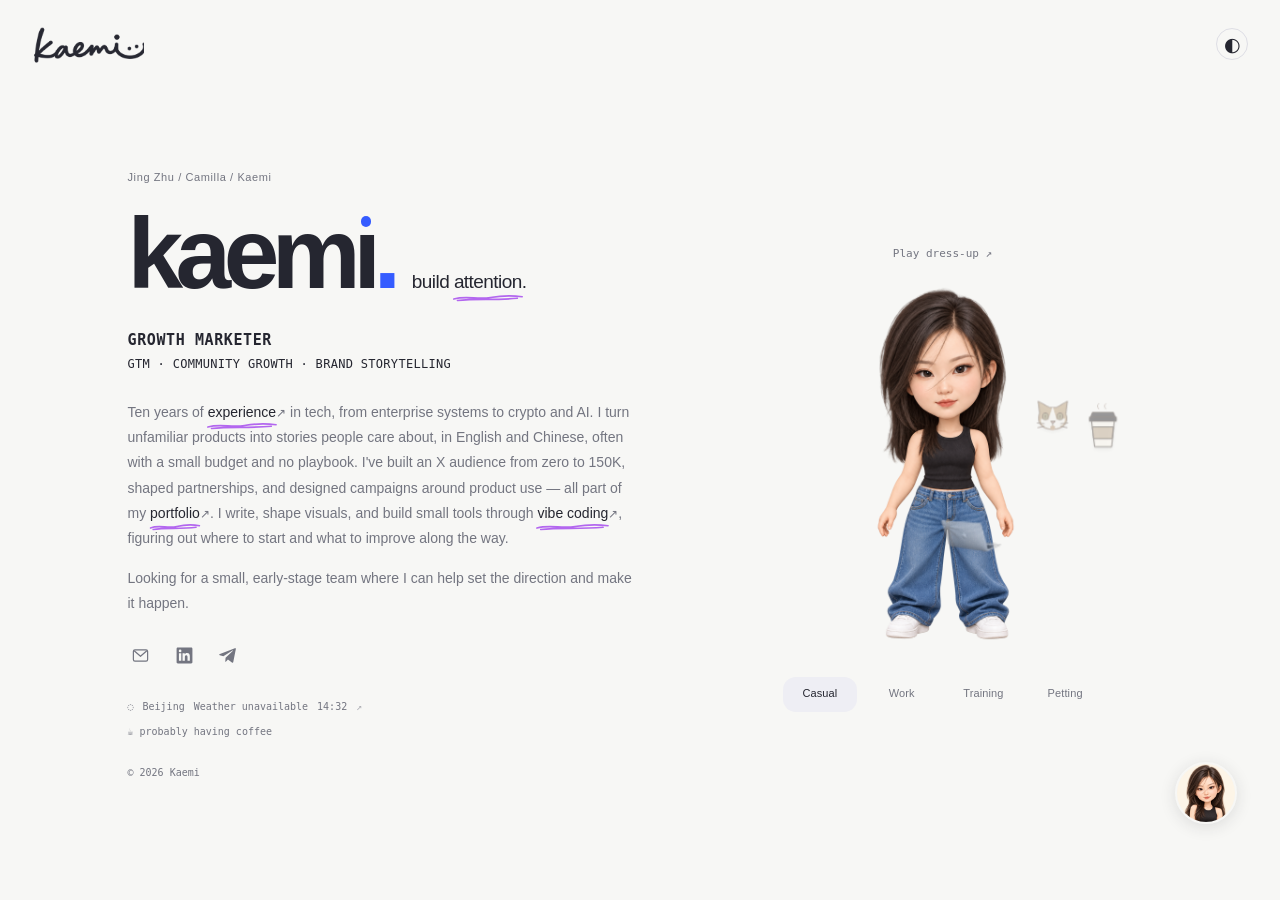
==== commit 9d8db287: "update signature" ====
--- a/index.html
+++ b/index.html
@@ -1 +1 @@
-<!doctype html><html lang="en"><head><meta charset="utf-8"><meta name="viewport" content="width=device-width,initial-scale=1"><meta name="description" content="Kaemi (Jing Zhu) — growth marketing, community and creative work for early-stage AI startups."><title>Kaemi — Growth, community & ideas</title><link rel="stylesheet" href="styles.css?v=20261023n"></head><body class="homepage"><a class="skip" href="#main">Skip to content</a><header class="home-header"><a class="wordmark" href="index.html" aria-label="Kaemi home">k<span>✳</span></a><button id="theme" aria-label="Switch color theme" title="Switch color theme">◐</button></header><main id="main" class="home-main"><section class="home-card" aria-labelledby="name"><p class="eyebrow">Jing Zhu / Camilla / Kaemi</p><div class="home-name-line"><h1 id="name" class="name-mark" aria-label="Kaemi">kaem<span class="letter-i" aria-hidden="true">ı<span class="name-dot"></span></span><span class="accent">.</span></h1><p class="home-role">build <span class="ink-mark">attention</span>.</p></div><p class="home-position"><span>GROWTH MARKETER</span><span>GTM · COMMUNITY GROWTH · BRAND STORYTELLING</span></p><div class="home-bio"><p>Ten years of <a class="prose-link" href="cv.html"><span class="ink-mark">experience</span><span class="prose-arrow" aria-hidden="true"> ↗</span></a> in tech, from enterprise systems to crypto and AI. I turn unfamiliar products into stories people care about, in English and Chinese, often with a small budget and no playbook. I've built an X audience from zero to 150K, shaped partnerships, and designed campaigns around product use — all part of my <a class="prose-link" href="work.html"><span class="ink-mark">portfolio</span><span class="prose-arrow" aria-hidden="true"> ↗</span></a>. I write, shape visuals, and build small tools through <a class="prose-link" href="vibe.html"><span class="ink-mark">vibe coding</span><span class="prose-arrow" aria-hidden="true"> ↗</span></a>, figuring out where to start and what to improve along the way.</p><p>Looking for a small, early-stage team where I can help set the direction and make it happen.</p></div><section class="home-contact" aria-label="Contact"><div><a class="contact-icon" href="mailto:Kaemi06@proton.me" aria-label="Email Kaemi06@proton.me" title="Kaemi06@proton.me"><svg viewBox="0 0 24 24" fill="none" aria-hidden="true"><rect x="3" y="5" width="18" height="14" rx="2" stroke="currentColor" stroke-width="1.5"/><path d="m4 6 8 7 8-7" stroke="currentColor" stroke-width="1.5" stroke-linejoin="round"/></svg></a><a class="contact-icon" href="https://www.linkedin.com/in/jing-zhu-137a18a4/" target="_blank" rel="noopener noreferrer" aria-label="Kaemi on LinkedIn" title="LinkedIn"><svg viewBox="0 0 24 24" fill="currentColor" aria-hidden="true"><path d="M20.45 2H3.55C2.69 2 2 2.68 2 3.52v16.96c0 .84.69 1.52 1.55 1.52h16.9c.86 0 1.55-.68 1.55-1.52V3.52c0-.84-.69-1.52-1.55-1.52ZM7.93 18.75H4.98V9.2h2.95v9.55ZM6.45 7.89a1.71 1.71 0 1 1 0-3.42 1.71 1.71 0 0 1 0 3.42Zm12.3 10.86H15.8V14.1c0-1.11-.02-2.54-1.55-2.54-1.55 0-1.79 1.21-1.79 2.46v4.73H9.51V9.2h2.83v1.31h.04c.4-.76 1.36-1.56 2.8-1.56 2.99 0 3.57 1.97 3.57 4.53v5.27Z"/></svg></a><a class="contact-icon" href="https://t.me/kamil_krypto" target="_blank" rel="noopener noreferrer" aria-label="Telegram: @kamil_krypto" title="Telegram · @kamil_krypto"><svg viewBox="0 0 24 24" fill="currentColor" aria-hidden="true"><path d="M21.4 3.1 18.1 20c-.2 1.2-.9 1.5-1.8.9l-5-3.7-2.4 2.3c-.3.3-.5.5-1 .5l.4-5.1L17.6 6c.4-.4-.1-.6-.6-.3L5.5 13 1 11.6c-1-.3-1-1 .2-1.5L20 2.8c.9-.3 1.6.2 1.4 1.3Z"/></svg></a></div></section><div class="home-facts"><div class="home-weather"><span aria-hidden="true" id="weather-icon">◌</span><span>Beijing</span><span id="beijing-weather">Checking the sky…</span><time id="local-clock"></time><a class="weather-credit" href="https://open-meteo.com/" target="_blank" rel="noopener noreferrer" aria-label="Weather data by Open-Meteo" title="Weather by Open-Meteo">↗</a></div><button id="little-mood" type="button" aria-label="Change little mood">☕ probably having coffee</button><p class="home-signoff">© <span id="year">2026</span> Kaemi</p></div></section><aside class="dressup personal-avatar" aria-label="Kaemi character and props"><div class="wardrobe-heading"><button id="wardrobe-toggle" type="button" aria-expanded="false">Play dress-up ↗</button><button id="orbit-toggle" type="button" aria-pressed="false">Pause orbit</button></div><div class="avatar-stage"><div class="orbit-guide" aria-hidden="true"></div><img class="personal-character" src="assets/avatar-black-loose.png" alt="Standing Q-style Kaemi avatar with dark hair, no earrings, black sleeveless top and blue jeans"><div class="orbit-items"><button type="button" class="orbit-item" data-part="hand" data-value="cat" aria-label="Hold 涞涞" aria-pressed="false"><img src="assets/orbit-lailai.svg" alt=""><span class="orbit-label">涞涞</span></button><button type="button" class="orbit-item" data-part="hand" data-value="coffee" aria-label="Coffee" aria-pressed="false"><img src="assets/orbit-coffee.svg" alt=""><span class="orbit-label">Coffee</span></button><button type="button" class="orbit-item" data-part="hand" data-value="gloves" aria-label="Pink gloves" aria-pressed="false"><img src="assets/prop-gloves.png" alt=""><span class="orbit-label">Pink gloves</span></button><button type="button" class="orbit-item" data-part="hand" data-value="mac" aria-label="MacBook" aria-pressed="false"><img src="assets/prop-macbook.png" alt=""><span class="orbit-label">MacBook</span></button><button type="button" class="orbit-item" data-part="outfit" data-value="black" aria-label="Black tank" aria-pressed="false"><img src="assets/orbit-black.svg" alt=""><span class="orbit-label">Black tank</span></button><button type="button" class="orbit-item" data-part="hair" data-value="loose" aria-label="Hair down" aria-pressed="false"><img src="assets/orbit-loose.svg" alt=""><span class="orbit-label">Hair down</span></button><button type="button" class="orbit-item" data-part="outfit" data-value="white" aria-label="White tank" aria-pressed="false"><img src="assets/orbit-white.svg" alt=""><span class="orbit-label">White tank</span></button><button type="button" class="orbit-item" data-part="hair" data-value="pony" aria-label="Ponytail" aria-pressed="false"><img src="assets/orbit-pony.svg" alt=""><span class="orbit-label">Ponytail</span></button><button type="button" class="orbit-item" data-part="outfit" data-value="sport" aria-label="Training clothes" aria-pressed="false"><img src="assets/orbit-sport.svg" alt=""><span class="orbit-label">Training clothes</span></button></div></div><div class="wardrobe-bottom"><div class="mode-buttons" role="group" aria-label="Choose a look"><button data-mode="casual" aria-pressed="true">Casual</button><button data-mode="work" aria-pressed="false">Work</button><button data-mode="training" aria-pressed="false">Training</button><button data-mode="petting" aria-pressed="false"><img src="assets/orbit-lailai.svg" alt="" class="pet-mode-icon">Petting</button></div><p id="outfit-status" aria-live="polite">Off duty. Still curious.</p></div></aside></main><script src="script.js?v=20261023i"></script><script src="wardrobe.js?v=20261023b"></script><div class="kaemi-guide"><section id="kaemi-panel" class="kaemi-panel" role="dialog" aria-labelledby="kaemi-guide-title" hidden><div class="guide-heading"><h2 id="kaemi-guide-title">GM <span aria-hidden="true">☀</span></h2><button type="button" class="guide-close" aria-label="Close guide">×</button></div><nav class="guide-shortcuts" aria-label="Explore"><a href="work.html">Portfolio <span>↗</span></a><a href="cv.html">Experience <span>↗</span></a><a href="vibe.html">Vibe coding <span>↗</span></a></nav></section><button type="button" class="kaemi-launcher" aria-label="Open Kaemi's site guide" aria-controls="kaemi-panel" aria-expanded="false"><img src="assets/kaemi-stickers/smile.png" alt="" width="56" height="56"></button></div><script src="guide.js?v=20261023k"></script></body></html>+<!doctype html><html lang="en"><head><meta charset="utf-8"><meta name="viewport" content="width=device-width,initial-scale=1"><meta name="description" content="Kaemi (Jing Zhu) — growth marketing, community and creative work for early-stage AI startups."><title>Kaemi — Growth, community & ideas</title><link rel="stylesheet" href="styles.css?v=20261024a"></head><body class="homepage"><a class="skip" href="#main">Skip to content</a><header class="home-header"><a class="wordmark signature-mark" href="index.html" aria-label="Kaemi home"><span class="signature-art" aria-hidden="true"></span></a><button id="theme" aria-label="Switch color theme" title="Switch color theme">◐</button></header><main id="main" class="home-main"><section class="home-card" aria-labelledby="name"><p class="eyebrow">Jing Zhu / Camilla / Kaemi</p><div class="home-name-line"><h1 id="name" class="name-mark" aria-label="Kaemi">kaem<span class="letter-i" aria-hidden="true">ı<span class="name-dot"></span></span><span class="accent">.</span></h1><p class="home-role">build <span class="ink-mark">attention</span>.</p></div><p class="home-position"><span>GROWTH MARKETER</span><span>GTM · COMMUNITY GROWTH · BRAND STORYTELLING</span></p><div class="home-bio"><p>Ten years of <a class="prose-link" href="cv.html"><span class="ink-mark">experience</span><span class="prose-arrow" aria-hidden="true"> ↗</span></a> in tech, from enterprise systems to crypto and AI. I turn unfamiliar products into stories people care about, in English and Chinese, often with a small budget and no playbook. I've built an X audience from zero to 150K, shaped partnerships, and designed campaigns around product use — all part of my <a class="prose-link" href="work.html"><span class="ink-mark">portfolio</span><span class="prose-arrow" aria-hidden="true"> ↗</span></a>. I write, shape visuals, and build small tools through <a class="prose-link" href="vibe.html"><span class="ink-mark">vibe coding</span><span class="prose-arrow" aria-hidden="true"> ↗</span></a>, figuring out where to start and what to improve along the way.</p><p>Looking for a small, early-stage team where I can help set the direction and make it happen.</p></div><section class="home-contact" aria-label="Contact"><div><a class="contact-icon" href="mailto:Kaemi06@proton.me" aria-label="Email Kaemi06@proton.me" title="Kaemi06@proton.me"><svg viewBox="0 0 24 24" fill="none" aria-hidden="true"><rect x="3" y="5" width="18" height="14" rx="2" stroke="currentColor" stroke-width="1.5"/><path d="m4 6 8 7 8-7" stroke="currentColor" stroke-width="1.5" stroke-linejoin="round"/></svg></a><a class="contact-icon" href="https://www.linkedin.com/in/jing-zhu-137a18a4/" target="_blank" rel="noopener noreferrer" aria-label="Kaemi on LinkedIn" title="LinkedIn"><svg viewBox="0 0 24 24" fill="currentColor" aria-hidden="true"><path d="M20.45 2H3.55C2.69 2 2 2.68 2 3.52v16.96c0 .84.69 1.52 1.55 1.52h16.9c.86 0 1.55-.68 1.55-1.52V3.52c0-.84-.69-1.52-1.55-1.52ZM7.93 18.75H4.98V9.2h2.95v9.55ZM6.45 7.89a1.71 1.71 0 1 1 0-3.42 1.71 1.71 0 0 1 0 3.42Zm12.3 10.86H15.8V14.1c0-1.11-.02-2.54-1.55-2.54-1.55 0-1.79 1.21-1.79 2.46v4.73H9.51V9.2h2.83v1.31h.04c.4-.76 1.36-1.56 2.8-1.56 2.99 0 3.57 1.97 3.57 4.53v5.27Z"/></svg></a><a class="contact-icon" href="https://t.me/kamil_krypto" target="_blank" rel="noopener noreferrer" aria-label="Telegram: @kamil_krypto" title="Telegram · @kamil_krypto"><svg viewBox="0 0 24 24" fill="currentColor" aria-hidden="true"><path d="M21.4 3.1 18.1 20c-.2 1.2-.9 1.5-1.8.9l-5-3.7-2.4 2.3c-.3.3-.5.5-1 .5l.4-5.1L17.6 6c.4-.4-.1-.6-.6-.3L5.5 13 1 11.6c-1-.3-1-1 .2-1.5L20 2.8c.9-.3 1.6.2 1.4 1.3Z"/></svg></a></div></section><div class="home-facts"><div class="home-weather"><span aria-hidden="true" id="weather-icon">◌</span><span>Beijing</span><span id="beijing-weather">Checking the sky…</span><time id="local-clock"></time><a class="weather-credit" href="https://open-meteo.com/" target="_blank" rel="noopener noreferrer" aria-label="Weather data by Open-Meteo" title="Weather by Open-Meteo">↗</a></div><button id="little-mood" type="button" aria-label="Change little mood">☕ probably having coffee</button><p class="home-signoff">© <span id="year">2026</span> Kaemi</p></div></section><aside class="dressup personal-avatar" aria-label="Kaemi character and props"><div class="wardrobe-heading"><button id="wardrobe-toggle" type="button" aria-expanded="false">Play dress-up ↗</button><button id="orbit-toggle" type="button" aria-pressed="false">Pause orbit</button></div><div class="avatar-stage"><div class="orbit-guide" aria-hidden="true"></div><img class="personal-character" src="assets/avatar-black-loose.png" alt="Standing Q-style Kaemi avatar with dark hair, no earrings, black sleeveless top and blue jeans"><div class="orbit-items"><button type="button" class="orbit-item" data-part="hand" data-value="cat" aria-label="Hold 涞涞" aria-pressed="false"><img src="assets/orbit-lailai.svg" alt=""><span class="orbit-label">涞涞</span></button><button type="button" class="orbit-item" data-part="hand" data-value="coffee" aria-label="Coffee" aria-pressed="false"><img src="assets/orbit-coffee.svg" alt=""><span class="orbit-label">Coffee</span></button><button type="button" class="orbit-item" data-part="hand" data-value="gloves" aria-label="Pink gloves" aria-pressed="false"><img src="assets/prop-gloves.png" alt=""><span class="orbit-label">Pink gloves</span></button><button type="button" class="orbit-item" data-part="hand" data-value="mac" aria-label="MacBook" aria-pressed="false"><img src="assets/prop-macbook.png" alt=""><span class="orbit-label">MacBook</span></button><button type="button" class="orbit-item" data-part="outfit" data-value="black" aria-label="Black tank" aria-pressed="false"><img src="assets/orbit-black.svg" alt=""><span class="orbit-label">Black tank</span></button><button type="button" class="orbit-item" data-part="hair" data-value="loose" aria-label="Hair down" aria-pressed="false"><img src="assets/orbit-loose.svg" alt=""><span class="orbit-label">Hair down</span></button><button type="button" class="orbit-item" data-part="outfit" data-value="white" aria-label="White tank" aria-pressed="false"><img src="assets/orbit-white.svg" alt=""><span class="orbit-label">White tank</span></button><button type="button" class="orbit-item" data-part="hair" data-value="pony" aria-label="Ponytail" aria-pressed="false"><img src="assets/orbit-pony.svg" alt=""><span class="orbit-label">Ponytail</span></button><button type="button" class="orbit-item" data-part="outfit" data-value="sport" aria-label="Training clothes" aria-pressed="false"><img src="assets/orbit-sport.svg" alt=""><span class="orbit-label">Training clothes</span></button></div></div><div class="wardrobe-bottom"><div class="mode-buttons" role="group" aria-label="Choose a look"><button data-mode="casual" aria-pressed="true">Casual</button><button data-mode="work" aria-pressed="false">Work</button><button data-mode="training" aria-pressed="false">Training</button><button data-mode="petting" aria-pressed="false"><img src="assets/orbit-lailai.svg" alt="" class="pet-mode-icon">Petting</button></div><p id="outfit-status" aria-live="polite">Off duty. Still curious.</p></div></aside></main><script src="script.js?v=20261023i"></script><script src="wardrobe.js?v=20261023b"></script><div class="kaemi-guide"><section id="kaemi-panel" class="kaemi-panel" role="dialog" aria-labelledby="kaemi-guide-title" hidden><div class="guide-heading"><h2 id="kaemi-guide-title">GM <span aria-hidden="true">☀</span></h2><button type="button" class="guide-close" aria-label="Close guide">×</button></div><nav class="guide-shortcuts" aria-label="Explore"><a href="work.html">Portfolio <span>↗</span></a><a href="cv.html">Experience <span>↗</span></a><a href="vibe.html">Vibe coding <span>↗</span></a></nav></section><button type="button" class="kaemi-launcher" aria-label="Open Kaemi's site guide" aria-controls="kaemi-panel" aria-expanded="false"><img src="assets/kaemi-stickers/smile.png" alt="" width="56" height="56"></button></div><script src="guide.js?v=20261023k"></script></body></html>
--- a/styles.css
+++ b/styles.css
@@ -164,3 +164,8 @@
 @media(prefers-reduced-motion:reduce){.kaemi-panel .guide-shortcuts a{animation:none}}
 
 .kaemi-panel .guide-close{display:block;position:absolute;width:1px;height:1px;overflow:hidden;clip-path:inset(50%);padding:0}.kaemi-panel .guide-close:focus-visible{clip-path:none;overflow:visible;width:25px;height:25px;right:-22px;top:6px;background:var(--bg)}
+
+/* Kaemi's original signature, rendered in the current text color. */
+.home-header .signature-mark{display:inline-flex;width:112px;height:40px;align-items:center;justify-content:center}.home-header .signature-mark .signature-art{display:block;width:112px;height:40px;margin:0;background:var(--ink);border-radius:0;-webkit-mask:url('assets/kaemi-signature.png') center/142% auto no-repeat;mask:url('assets/kaemi-signature.png') center/142% auto no-repeat}.home-header .signature-mark:hover .signature-art{background:var(--accent)}
+
+.subpage header .signature-mark{display:inline-flex;width:112px;height:40px;align-items:center;justify-content:center;flex-shrink:0}.subpage header .signature-mark .signature-art{display:block;width:112px;height:40px;margin:0;background:var(--ink);border-radius:0;-webkit-mask:url('assets/kaemi-signature.png') center/142% auto no-repeat;mask:url('assets/kaemi-signature.png') center/142% auto no-repeat}.subpage header .signature-mark:hover .signature-art{background:var(--accent)}
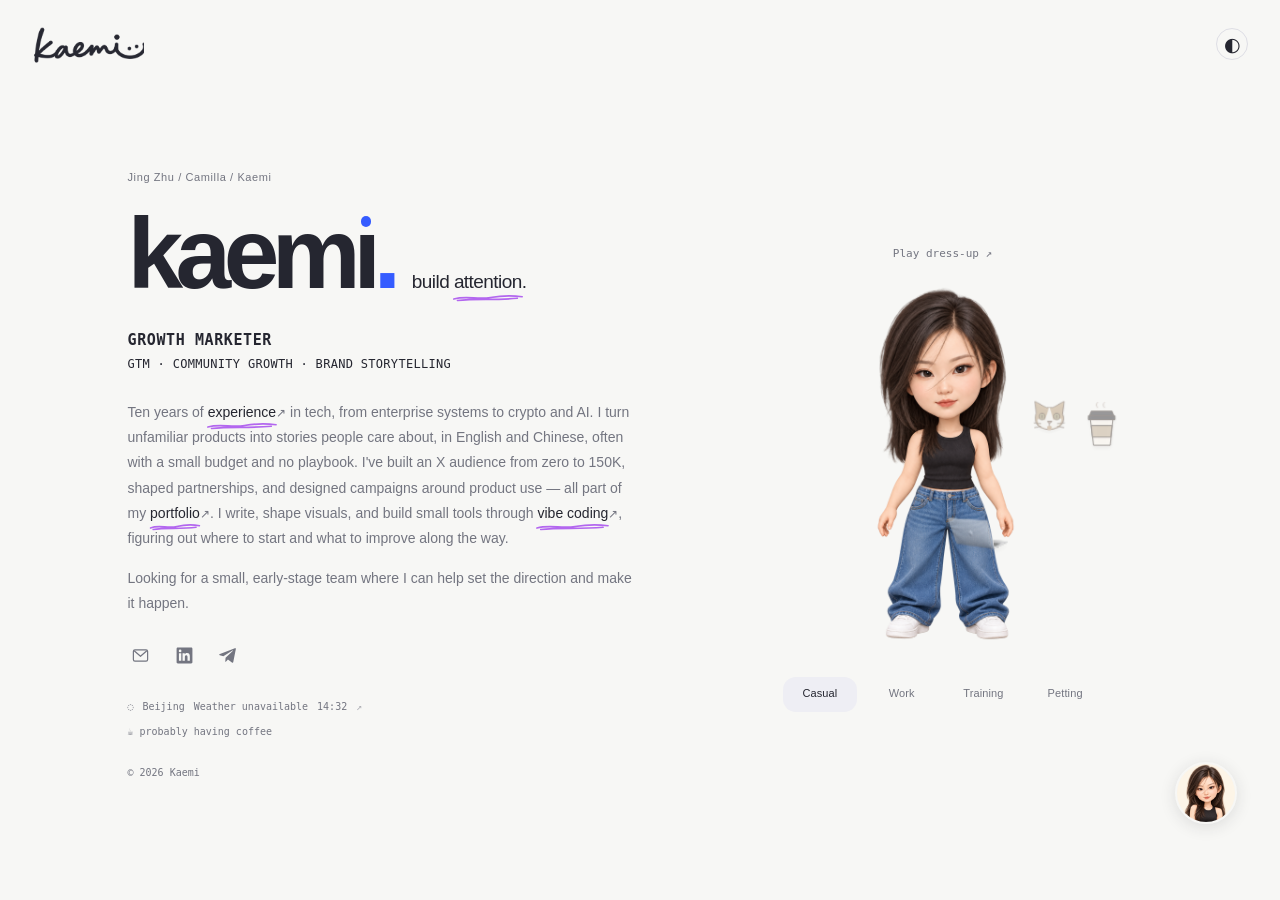
==== commit a4a6e12d: "Add original mascot interactions and refine homepage navigation" ====
--- a/index.html
+++ b/index.html
@@ -1 +1 @@
-<!doctype html><html lang="en"><head><meta charset="utf-8"><meta name="viewport" content="width=device-width,initial-scale=1"><meta name="description" content="Kaemi (Jing Zhu) — growth marketing, community and creative work for early-stage AI startups."><title>Kaemi — Growth, community & ideas</title><link rel="stylesheet" href="styles.css?v=20261024a"></head><body class="homepage"><a class="skip" href="#main">Skip to content</a><header class="home-header"><a class="wordmark signature-mark" href="index.html" aria-label="Kaemi home"><span class="signature-art" aria-hidden="true"></span></a><button id="theme" aria-label="Switch color theme" title="Switch color theme">◐</button></header><main id="main" class="home-main"><section class="home-card" aria-labelledby="name"><p class="eyebrow">Jing Zhu / Camilla / Kaemi</p><div class="home-name-line"><h1 id="name" class="name-mark" aria-label="Kaemi">kaem<span class="letter-i" aria-hidden="true">ı<span class="name-dot"></span></span><span class="accent">.</span></h1><p class="home-role">build <span class="ink-mark">attention</span>.</p></div><p class="home-position"><span>GROWTH MARKETER</span><span>GTM · COMMUNITY GROWTH · BRAND STORYTELLING</span></p><div class="home-bio"><p>Ten years of <a class="prose-link" href="cv.html"><span class="ink-mark">experience</span><span class="prose-arrow" aria-hidden="true"> ↗</span></a> in tech, from enterprise systems to crypto and AI. I turn unfamiliar products into stories people care about, in English and Chinese, often with a small budget and no playbook. I've built an X audience from zero to 150K, shaped partnerships, and designed campaigns around product use — all part of my <a class="prose-link" href="work.html"><span class="ink-mark">portfolio</span><span class="prose-arrow" aria-hidden="true"> ↗</span></a>. I write, shape visuals, and build small tools through <a class="prose-link" href="vibe.html"><span class="ink-mark">vibe coding</span><span class="prose-arrow" aria-hidden="true"> ↗</span></a>, figuring out where to start and what to improve along the way.</p><p>Looking for a small, early-stage team where I can help set the direction and make it happen.</p></div><section class="home-contact" aria-label="Contact"><div><a class="contact-icon" href="mailto:Kaemi06@proton.me" aria-label="Email Kaemi06@proton.me" title="Kaemi06@proton.me"><svg viewBox="0 0 24 24" fill="none" aria-hidden="true"><rect x="3" y="5" width="18" height="14" rx="2" stroke="currentColor" stroke-width="1.5"/><path d="m4 6 8 7 8-7" stroke="currentColor" stroke-width="1.5" stroke-linejoin="round"/></svg></a><a class="contact-icon" href="https://www.linkedin.com/in/jing-zhu-137a18a4/" target="_blank" rel="noopener noreferrer" aria-label="Kaemi on LinkedIn" title="LinkedIn"><svg viewBox="0 0 24 24" fill="currentColor" aria-hidden="true"><path d="M20.45 2H3.55C2.69 2 2 2.68 2 3.52v16.96c0 .84.69 1.52 1.55 1.52h16.9c.86 0 1.55-.68 1.55-1.52V3.52c0-.84-.69-1.52-1.55-1.52ZM7.93 18.75H4.98V9.2h2.95v9.55ZM6.45 7.89a1.71 1.71 0 1 1 0-3.42 1.71 1.71 0 0 1 0 3.42Zm12.3 10.86H15.8V14.1c0-1.11-.02-2.54-1.55-2.54-1.55 0-1.79 1.21-1.79 2.46v4.73H9.51V9.2h2.83v1.31h.04c.4-.76 1.36-1.56 2.8-1.56 2.99 0 3.57 1.97 3.57 4.53v5.27Z"/></svg></a><a class="contact-icon" href="https://t.me/kamil_krypto" target="_blank" rel="noopener noreferrer" aria-label="Telegram: @kamil_krypto" title="Telegram · @kamil_krypto"><svg viewBox="0 0 24 24" fill="currentColor" aria-hidden="true"><path d="M21.4 3.1 18.1 20c-.2 1.2-.9 1.5-1.8.9l-5-3.7-2.4 2.3c-.3.3-.5.5-1 .5l.4-5.1L17.6 6c.4-.4-.1-.6-.6-.3L5.5 13 1 11.6c-1-.3-1-1 .2-1.5L20 2.8c.9-.3 1.6.2 1.4 1.3Z"/></svg></a></div></section><div class="home-facts"><div class="home-weather"><span aria-hidden="true" id="weather-icon">◌</span><span>Beijing</span><span id="beijing-weather">Checking the sky…</span><time id="local-clock"></time><a class="weather-credit" href="https://open-meteo.com/" target="_blank" rel="noopener noreferrer" aria-label="Weather data by Open-Meteo" title="Weather by Open-Meteo">↗</a></div><button id="little-mood" type="button" aria-label="Change little mood">☕ probably having coffee</button><p class="home-signoff">© <span id="year">2026</span> Kaemi</p></div></section><aside class="dressup personal-avatar" aria-label="Kaemi character and props"><div class="wardrobe-heading"><button id="wardrobe-toggle" type="button" aria-expanded="false">Play dress-up ↗</button><button id="orbit-toggle" type="button" aria-pressed="false">Pause orbit</button></div><div class="avatar-stage"><div class="orbit-guide" aria-hidden="true"></div><img class="personal-character" src="assets/avatar-black-loose.png" alt="Standing Q-style Kaemi avatar with dark hair, no earrings, black sleeveless top and blue jeans"><div class="orbit-items"><button type="button" class="orbit-item" data-part="hand" data-value="cat" aria-label="Hold 涞涞" aria-pressed="false"><img src="assets/orbit-lailai.svg" alt=""><span class="orbit-label">涞涞</span></button><button type="button" class="orbit-item" data-part="hand" data-value="coffee" aria-label="Coffee" aria-pressed="false"><img src="assets/orbit-coffee.svg" alt=""><span class="orbit-label">Coffee</span></button><button type="button" class="orbit-item" data-part="hand" data-value="gloves" aria-label="Pink gloves" aria-pressed="false"><img src="assets/prop-gloves.png" alt=""><span class="orbit-label">Pink gloves</span></button><button type="button" class="orbit-item" data-part="hand" data-value="mac" aria-label="MacBook" aria-pressed="false"><img src="assets/prop-macbook.png" alt=""><span class="orbit-label">MacBook</span></button><button type="button" class="orbit-item" data-part="outfit" data-value="black" aria-label="Black tank" aria-pressed="false"><img src="assets/orbit-black.svg" alt=""><span class="orbit-label">Black tank</span></button><button type="button" class="orbit-item" data-part="hair" data-value="loose" aria-label="Hair down" aria-pressed="false"><img src="assets/orbit-loose.svg" alt=""><span class="orbit-label">Hair down</span></button><button type="button" class="orbit-item" data-part="outfit" data-value="white" aria-label="White tank" aria-pressed="false"><img src="assets/orbit-white.svg" alt=""><span class="orbit-label">White tank</span></button><button type="button" class="orbit-item" data-part="hair" data-value="pony" aria-label="Ponytail" aria-pressed="false"><img src="assets/orbit-pony.svg" alt=""><span class="orbit-label">Ponytail</span></button><button type="button" class="orbit-item" data-part="outfit" data-value="sport" aria-label="Training clothes" aria-pressed="false"><img src="assets/orbit-sport.svg" alt=""><span class="orbit-label">Training clothes</span></button></div></div><div class="wardrobe-bottom"><div class="mode-buttons" role="group" aria-label="Choose a look"><button data-mode="casual" aria-pressed="true">Casual</button><button data-mode="work" aria-pressed="false">Work</button><button data-mode="training" aria-pressed="false">Training</button><button data-mode="petting" aria-pressed="false"><img src="assets/orbit-lailai.svg" alt="" class="pet-mode-icon">Petting</button></div><p id="outfit-status" aria-live="polite">Off duty. Still curious.</p></div></aside></main><script src="script.js?v=20261023i"></script><script src="wardrobe.js?v=20261023b"></script><div class="kaemi-guide"><section id="kaemi-panel" class="kaemi-panel" role="dialog" aria-labelledby="kaemi-guide-title" hidden><div class="guide-heading"><h2 id="kaemi-guide-title">GM <span aria-hidden="true">☀</span></h2><button type="button" class="guide-close" aria-label="Close guide">×</button></div><nav class="guide-shortcuts" aria-label="Explore"><a href="work.html">Portfolio <span>↗</span></a><a href="cv.html">Experience <span>↗</span></a><a href="vibe.html">Vibe coding <span>↗</span></a></nav></section><button type="button" class="kaemi-launcher" aria-label="Open Kaemi's site guide" aria-controls="kaemi-panel" aria-expanded="false"><img src="assets/kaemi-stickers/smile.png" alt="" width="56" height="56"></button></div><script src="guide.js?v=20261023k"></script></body></html>+<!doctype html><html lang="en"><head><meta charset="utf-8"><meta name="viewport" content="width=device-width,initial-scale=1"><meta name="description" content="Kaemi (Jing Zhu) — growth marketing, community and creative work for early-stage AI startups."><title>Kaemi — Growth, community & ideas</title><link rel="stylesheet" href="styles.css?v=20261025c"></head><body class="homepage"><a class="skip" href="#main">Skip to content</a><header class="home-header"><a class="wordmark signature-mark" href="index.html" aria-label="Kaemi home"><span class="signature-art" aria-hidden="true"></span></a><button id="theme" aria-label="Switch color theme" title="Switch color theme">◐</button></header><main id="main" class="home-main"><section class="home-card" aria-labelledby="name"><p class="eyebrow">Jing Zhu / Camilla / Kaemi</p><div class="home-name-line"><h1 id="name" class="name-mark" aria-label="Kaemi">kaem<span class="letter-i" aria-hidden="true">ı<span class="name-dot"></span></span><span class="accent">.</span></h1><p class="home-role">build <span class="ink-mark">attention</span>.</p></div><p class="home-position"><span>GROWTH MARKETER</span><span>GTM · COMMUNITY GROWTH · BRAND STORYTELLING</span></p><div class="home-bio"><p>Ten years of <a class="prose-link" href="cv.html"><span class="ink-mark">experience</span><span class="prose-arrow" aria-hidden="true"> ↗</span></a> in tech, from enterprise systems to crypto and AI. I turn unfamiliar products into stories people care about, in English and Chinese, often with a small budget and no playbook. I've built an X audience from zero to 150K, shaped partnerships, and designed campaigns around product use — all part of my <a class="prose-link" href="work.html"><span class="ink-mark">portfolio</span><span class="prose-arrow" aria-hidden="true"> ↗</span></a>. I write, shape visuals, and build small tools through <a class="prose-link" href="vibe.html"><span class="ink-mark">vibe coding</span><span class="prose-arrow" aria-hidden="true"> ↗</span></a>, figuring out where to start and what to improve along the way.</p><p>Looking for a small, early-stage team where I can help set the direction and make it happen.</p></div><section class="home-contact" aria-label="Contact"><div><a class="contact-icon" href="mailto:Kaemi06@proton.me" aria-label="Email Kaemi06@proton.me" title="Kaemi06@proton.me"><svg viewBox="0 0 24 24" fill="none" aria-hidden="true"><rect x="3" y="5" width="18" height="14" rx="2" stroke="currentColor" stroke-width="1.5"/><path d="m4 6 8 7 8-7" stroke="currentColor" stroke-width="1.5" stroke-linejoin="round"/></svg></a><a class="contact-icon" href="https://www.linkedin.com/in/jing-zhu-137a18a4/" target="_blank" rel="noopener noreferrer" aria-label="Kaemi on LinkedIn" title="LinkedIn"><svg viewBox="0 0 24 24" fill="currentColor" aria-hidden="true"><path d="M20.45 2H3.55C2.69 2 2 2.68 2 3.52v16.96c0 .84.69 1.52 1.55 1.52h16.9c.86 0 1.55-.68 1.55-1.52V3.52c0-.84-.69-1.52-1.55-1.52ZM7.93 18.75H4.98V9.2h2.95v9.55ZM6.45 7.89a1.71 1.71 0 1 1 0-3.42 1.71 1.71 0 0 1 0 3.42Zm12.3 10.86H15.8V14.1c0-1.11-.02-2.54-1.55-2.54-1.55 0-1.79 1.21-1.79 2.46v4.73H9.51V9.2h2.83v1.31h.04c.4-.76 1.36-1.56 2.8-1.56 2.99 0 3.57 1.97 3.57 4.53v5.27Z"/></svg></a><a class="contact-icon" href="https://t.me/kamil_krypto" target="_blank" rel="noopener noreferrer" aria-label="Telegram: @kamil_krypto" title="Telegram · @kamil_krypto"><svg viewBox="0 0 24 24" fill="currentColor" aria-hidden="true"><path d="M21.4 3.1 18.1 20c-.2 1.2-.9 1.5-1.8.9l-5-3.7-2.4 2.3c-.3.3-.5.5-1 .5l.4-5.1L17.6 6c.4-.4-.1-.6-.6-.3L5.5 13 1 11.6c-1-.3-1-1 .2-1.5L20 2.8c.9-.3 1.6.2 1.4 1.3Z"/></svg></a></div></section><div class="home-facts"><div class="home-weather"><span aria-hidden="true" id="weather-icon">◌</span><span>Beijing</span><span id="beijing-weather">Checking the sky…</span><time id="local-clock"></time><a class="weather-credit" href="https://open-meteo.com/" target="_blank" rel="noopener noreferrer" aria-label="Weather data by Open-Meteo" title="Weather by Open-Meteo">↗</a></div><button id="little-mood" type="button" aria-label="Change little mood">☕ probably having coffee</button><p class="home-signoff">© <span id="year">2026</span> Kaemi</p></div></section><aside class="dressup personal-avatar" aria-label="Kaemi character and props"><div class="wardrobe-heading"><button id="wardrobe-toggle" type="button" aria-expanded="false">Play dress-up ↗</button><button id="orbit-toggle" type="button" aria-pressed="false">Pause orbit</button></div><div class="avatar-stage"><div class="orbit-guide" aria-hidden="true"></div><img class="personal-character" src="assets/avatar-black-loose.png" alt="Standing Q-style Kaemi avatar with dark hair, no earrings, black sleeveless top and blue jeans"><div class="orbit-items"><button type="button" class="orbit-item" data-part="hand" data-value="cat" aria-label="Hold 涞涞" aria-pressed="false"><img src="assets/orbit-lailai.svg" alt=""><span class="orbit-label">涞涞</span></button><button type="button" class="orbit-item" data-part="hand" data-value="coffee" aria-label="Coffee" aria-pressed="false"><img src="assets/orbit-coffee.svg" alt=""><span class="orbit-label">Coffee</span></button><button type="button" class="orbit-item" data-part="hand" data-value="gloves" aria-label="Pink gloves" aria-pressed="false"><img src="assets/prop-gloves.png" alt=""><span class="orbit-label">Pink gloves</span></button><button type="button" class="orbit-item" data-part="hand" data-value="mac" aria-label="MacBook" aria-pressed="false"><img src="assets/prop-macbook.png" alt=""><span class="orbit-label">MacBook</span></button><button type="button" class="orbit-item" data-part="outfit" data-value="black" aria-label="Black tank" aria-pressed="false"><img src="assets/orbit-black.svg" alt=""><span class="orbit-label">Black tank</span></button><button type="button" class="orbit-item" data-part="hair" data-value="loose" aria-label="Hair down" aria-pressed="false"><img src="assets/orbit-loose.svg" alt=""><span class="orbit-label">Hair down</span></button><button type="button" class="orbit-item" data-part="outfit" data-value="white" aria-label="White tank" aria-pressed="false"><img src="assets/orbit-white.svg" alt=""><span class="orbit-label">White tank</span></button><button type="button" class="orbit-item" data-part="hair" data-value="pony" aria-label="Ponytail" aria-pressed="false"><img src="assets/orbit-pony.svg" alt=""><span class="orbit-label">Ponytail</span></button><button type="button" class="orbit-item" data-part="outfit" data-value="sport" aria-label="Training clothes" aria-pressed="false"><img src="assets/orbit-sport.svg" alt=""><span class="orbit-label">Training clothes</span></button></div></div><div class="wardrobe-bottom"><div class="mode-buttons" role="group" aria-label="Choose a look"><button data-mode="casual" aria-pressed="true">Casual</button><button data-mode="work" aria-pressed="false">Work</button><button data-mode="training" aria-pressed="false">Training</button><button data-mode="petting" aria-pressed="false"><img src="assets/orbit-lailai.svg" alt="" class="pet-mode-icon">Petting</button></div><p id="outfit-status" aria-live="polite">Off duty. Still curious.</p></div></aside></main><script src="script.js?v=20261023i"></script><script src="wardrobe.js?v=20261023b"></script><div class="kaemi-guide"><section id="kaemi-panel" class="kaemi-panel" role="dialog" aria-labelledby="kaemi-guide-title" hidden><div class="guide-heading"><h2 id="kaemi-guide-title">GM <span aria-hidden="true">☀</span></h2><button type="button" class="guide-close" aria-label="Close guide">×</button></div><nav class="guide-shortcuts" aria-label="Explore"><a href="cv.html">Experience <span>↗</span></a><a href="work.html">Portfolio <span>↗</span></a><a href="vibe.html">Vibe coding <span>↗</span></a></nav></section><button type="button" class="kaemi-launcher" aria-label="Open Kaemi's site guide" aria-controls="kaemi-panel" aria-expanded="false"><img src="assets/kaemi-stickers/smile.png" alt="" width="56" height="56"></button></div><script src="guide.js?v=20261023k"></script></body></html>
--- a/styles.css
+++ b/styles.css
@@ -169,3 +169,26 @@
 .home-header .signature-mark{display:inline-flex;width:112px;height:40px;align-items:center;justify-content:center}.home-header .signature-mark .signature-art{display:block;width:112px;height:40px;margin:0;background:var(--ink);border-radius:0;-webkit-mask:url('assets/kaemi-signature.png') center/142% auto no-repeat;mask:url('assets/kaemi-signature.png') center/142% auto no-repeat}.home-header .signature-mark:hover .signature-art{background:var(--accent)}
 
 .subpage header .signature-mark{display:inline-flex;width:112px;height:40px;align-items:center;justify-content:center;flex-shrink:0}.subpage header .signature-mark .signature-art{display:block;width:112px;height:40px;margin:0;background:var(--ink);border-radius:0;-webkit-mask:url('assets/kaemi-signature.png') center/142% auto no-repeat;mask:url('assets/kaemi-signature.png') center/142% auto no-repeat}.subpage header .signature-mark:hover .signature-art{background:var(--accent)}
+
+/* Two small, opt-in mascot studies. Original published artwork stays intact. */
+.mascot-note{margin:12px 0 20px}.mascot-play{display:flex;align-items:center;gap:15px;padding:0;border:0;background:none;text-align:left;width:100%;color:var(--ink);cursor:pointer}.mascot-line{font-size:12px;line-height:1.5;letter-spacing:-.01em}.mascot-line small{display:block;font-size:10px;color:var(--muted);margin-top:6px}.concept-caption{display:block;font-size:9px;color:var(--muted);margin-top:2px}.pepe-fan{display:block;position:relative;flex-shrink:0;width:120px;height:93px}.pepe-fan img{position:absolute;left:35px;top:20px;width:56px;height:56px;border-radius:50%;border:2px solid var(--bg)}.pepe-core{z-index:2}.pepe-echo{opacity:0}.pepe-spark{position:absolute;left:97px;top:7px;font-style:normal;color:#b48a31;font-size:17px;opacity:0}.playing .echo-one{animation:pepe-left 1.8s ease both}.playing .echo-two{animation:pepe-right 1.8s ease both}.playing .pepe-core{animation:pepe-nod 1.8s ease both}.playing .pepe-spark{animation:pepe-glint 1.8s ease both}.capy-sketch{display:block;flex-shrink:0;width:120px;height:93px;color:#7da5ac;overflow:visible}.capy-steam{opacity:0}.outer-ring,.inner-ring{opacity:.32;transform-origin:85px 88px}.capy-body{transform-origin:85px 80px}.playing .capy-body{animation:capy-soak 2.8s ease-in-out both}.playing .water-ring{animation:capy-ripple 2.8s ease-out both}.playing .inner-ring{animation-delay:.2s}.playing .capy-steam{animation:capy-steam 2.8s ease-out both}
+@keyframes pepe-left{0%,100%{opacity:0;transform:none}25%,75%{opacity:.9;transform:translate(-29px,-6px) rotate(-13deg)}}
+@keyframes pepe-right{0%,100%{opacity:0;transform:none}25%,75%{opacity:.9;transform:translate(29px,-6px) rotate(13deg)}}
+@keyframes pepe-nod{0%,100%{transform:none}30%{transform:translateY(6px) rotate(-5deg)}60%{transform:translateY(2px) rotate(4deg)}}
+@keyframes pepe-glint{0%,100%{opacity:0;transform:scale(.5)}40%,70%{opacity:1;transform:scale(1)}}
+@keyframes capy-soak{0%,100%{transform:none}35%,70%{transform:translateY(7px) rotate(-3deg)}}
+@keyframes capy-ripple{0%,100%{opacity:.25;transform:scale(.85,1)}40%{opacity:.8;transform:scale(1.1,1.2)}75%{opacity:.2;transform:scale(1.2,1.3)}}
+@keyframes capy-steam{0%,100%{opacity:0;transform:translateY(4px)}35%,65%{opacity:.5;transform:translateY(-3px)}}
+@media(prefers-reduced-motion:reduce){.mascot-play *{animation:none!important}.playing .pepe-echo{opacity:.8}.playing .echo-one{transform:translateX(-27px)}.playing .echo-two{transform:translateX(27px)}.playing .capy-steam{opacity:.5}}
+
+/* Original community expressions and the adopted Movernance mascot. */
+.pepe-fan{width:160px;height:125px}.pepe-fan img{left:56px;top:38px;width:52px;height:52px;border-radius:8px;object-fit:contain;border:0;background:transparent;transition:transform .55s cubic-bezier(.22,1,.36,1),opacity .35s}.pepe-fan .pepe-core{border-radius:0;z-index:3}.pepe-play:not(.playing) .pepe-core{animation:pepe-idle 7s ease-in-out infinite}.pepe-play.playing .pepe-core{animation:none;transform:rotate(-4deg)}.pepe-play.playing .pepe-echo{animation:none;opacity:1}.pepe-play.playing .echo-one{transform:translate(-48px,-29px) rotate(-13deg)}.pepe-play.playing .echo-two{transform:translate(48px,-29px) rotate(12deg)}.pepe-play.playing .echo-three{transform:translate(-44px,32px) rotate(9deg)}.pepe-play.playing .echo-four{transform:translate(46px,32px) rotate(-9deg)}
+.capy-play:not(.playing) .capy-original{animation:capy-idle 5s ease-in-out infinite}.capy-play:not(.playing) .outer-ring{animation:water-idle 5s ease-in-out infinite}.capy-original{transform-origin:85px 80px}.capy-play.playing .capy-original{animation:capy-soak 2.8s ease-in-out both}.mascot-play:hover .mascot-line small{color:var(--accent)}
+@keyframes pepe-idle{0%,75%,100%{transform:none}80%{transform:rotate(-5deg) translateY(-2px)}86%{transform:rotate(4deg)}92%{transform:rotate(-2deg)}}
+@keyframes capy-idle{0%,100%{transform:translateY(0)}50%{transform:translateY(2.5px)}}
+@keyframes water-idle{0%,100%{opacity:.18;transform:scale(.94,1)}50%{opacity:.45;transform:scale(1.04,1.08)}}
+@media(max-width:450px){.pepe-fan{width:145px}.mascot-play{gap:10px}.mascot-line{font-size:11px}}
+@media(prefers-reduced-motion:reduce){.mascot-play *{animation:none!important;transition:none!important}}
+
+/* Visible, unhurried ripples while the capybara waits. */
+.capy-play:not(.playing) .outer-ring{stroke-width:1.9;animation:water-idle-clear 3.8s ease-out infinite}.capy-play:not(.playing) .inner-ring{stroke-width:1.5;animation:water-idle-clear 3.8s 1.2s ease-out infinite}.capy-play .water-front{stroke-width:1.9}.capy-sketch{color:#568e9a}@keyframes water-idle-clear{0%{opacity:.7;transform:scale(.75,.8)}70%{opacity:.45;transform:scale(1.16,1.3)}100%{opacity:0;transform:scale(1.25,1.45)}}@media(prefers-reduced-motion:reduce){.capy-play:not(.playing) .water-ring{animation:none!important;opacity:.6}}
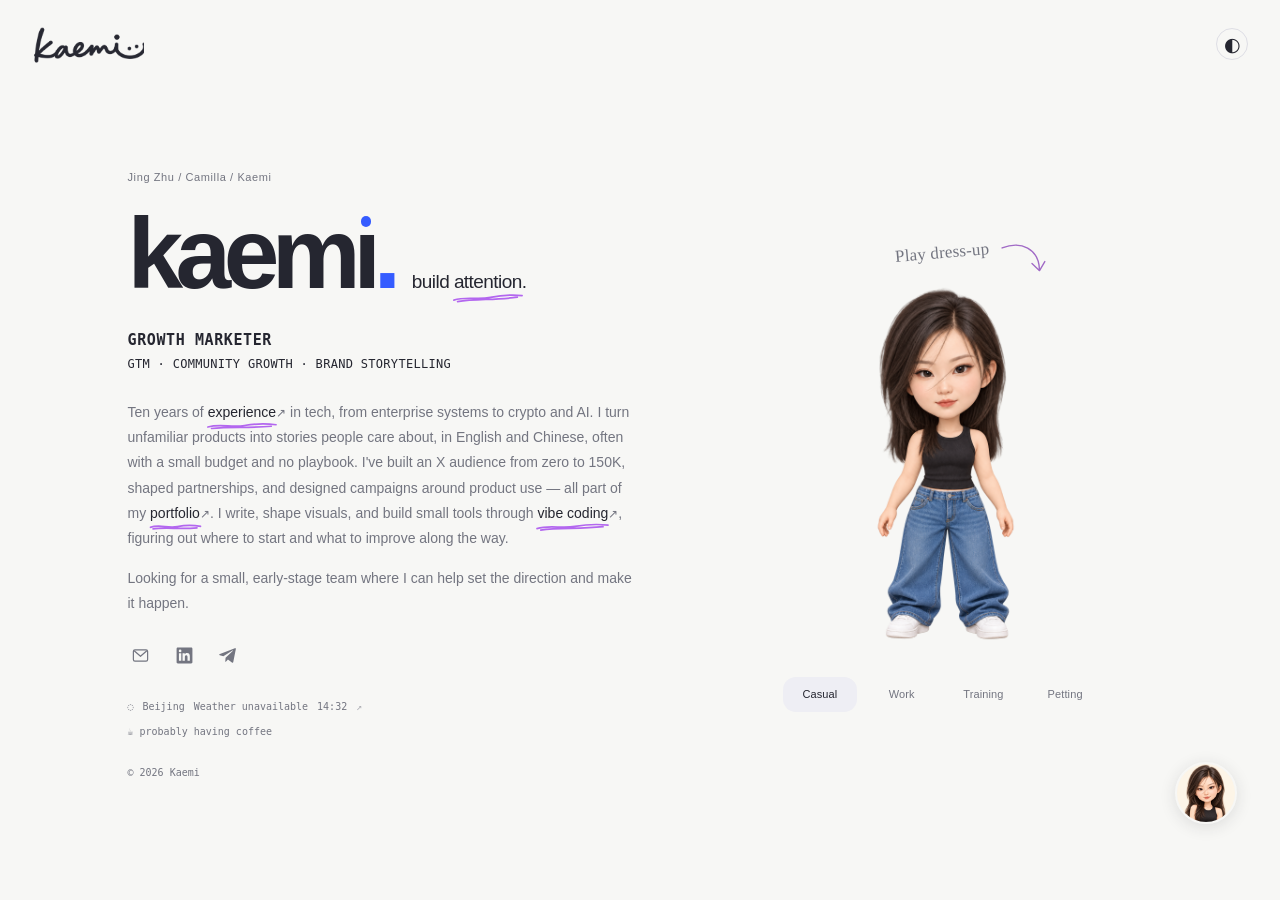
==== commit e464aa70: "modify dressup" ====
--- a/index.html
+++ b/index.html
@@ -1 +1 @@
-<!doctype html><html lang="en"><head><meta charset="utf-8"><meta name="viewport" content="width=device-width,initial-scale=1"><meta name="description" content="Kaemi (Jing Zhu) — growth marketing, community and creative work for early-stage AI startups."><title>Kaemi — Growth, community & ideas</title><link rel="stylesheet" href="styles.css?v=20261025c"></head><body class="homepage"><a class="skip" href="#main">Skip to content</a><header class="home-header"><a class="wordmark signature-mark" href="index.html" aria-label="Kaemi home"><span class="signature-art" aria-hidden="true"></span></a><button id="theme" aria-label="Switch color theme" title="Switch color theme">◐</button></header><main id="main" class="home-main"><section class="home-card" aria-labelledby="name"><p class="eyebrow">Jing Zhu / Camilla / Kaemi</p><div class="home-name-line"><h1 id="name" class="name-mark" aria-label="Kaemi">kaem<span class="letter-i" aria-hidden="true">ı<span class="name-dot"></span></span><span class="accent">.</span></h1><p class="home-role">build <span class="ink-mark">attention</span>.</p></div><p class="home-position"><span>GROWTH MARKETER</span><span>GTM · COMMUNITY GROWTH · BRAND STORYTELLING</span></p><div class="home-bio"><p>Ten years of <a class="prose-link" href="cv.html"><span class="ink-mark">experience</span><span class="prose-arrow" aria-hidden="true"> ↗</span></a> in tech, from enterprise systems to crypto and AI. I turn unfamiliar products into stories people care about, in English and Chinese, often with a small budget and no playbook. I've built an X audience from zero to 150K, shaped partnerships, and designed campaigns around product use — all part of my <a class="prose-link" href="work.html"><span class="ink-mark">portfolio</span><span class="prose-arrow" aria-hidden="true"> ↗</span></a>. I write, shape visuals, and build small tools through <a class="prose-link" href="vibe.html"><span class="ink-mark">vibe coding</span><span class="prose-arrow" aria-hidden="true"> ↗</span></a>, figuring out where to start and what to improve along the way.</p><p>Looking for a small, early-stage team where I can help set the direction and make it happen.</p></div><section class="home-contact" aria-label="Contact"><div><a class="contact-icon" href="mailto:Kaemi06@proton.me" aria-label="Email Kaemi06@proton.me" title="Kaemi06@proton.me"><svg viewBox="0 0 24 24" fill="none" aria-hidden="true"><rect x="3" y="5" width="18" height="14" rx="2" stroke="currentColor" stroke-width="1.5"/><path d="m4 6 8 7 8-7" stroke="currentColor" stroke-width="1.5" stroke-linejoin="round"/></svg></a><a class="contact-icon" href="https://www.linkedin.com/in/jing-zhu-137a18a4/" target="_blank" rel="noopener noreferrer" aria-label="Kaemi on LinkedIn" title="LinkedIn"><svg viewBox="0 0 24 24" fill="currentColor" aria-hidden="true"><path d="M20.45 2H3.55C2.69 2 2 2.68 2 3.52v16.96c0 .84.69 1.52 1.55 1.52h16.9c.86 0 1.55-.68 1.55-1.52V3.52c0-.84-.69-1.52-1.55-1.52ZM7.93 18.75H4.98V9.2h2.95v9.55ZM6.45 7.89a1.71 1.71 0 1 1 0-3.42 1.71 1.71 0 0 1 0 3.42Zm12.3 10.86H15.8V14.1c0-1.11-.02-2.54-1.55-2.54-1.55 0-1.79 1.21-1.79 2.46v4.73H9.51V9.2h2.83v1.31h.04c.4-.76 1.36-1.56 2.8-1.56 2.99 0 3.57 1.97 3.57 4.53v5.27Z"/></svg></a><a class="contact-icon" href="https://t.me/kamil_krypto" target="_blank" rel="noopener noreferrer" aria-label="Telegram: @kamil_krypto" title="Telegram · @kamil_krypto"><svg viewBox="0 0 24 24" fill="currentColor" aria-hidden="true"><path d="M21.4 3.1 18.1 20c-.2 1.2-.9 1.5-1.8.9l-5-3.7-2.4 2.3c-.3.3-.5.5-1 .5l.4-5.1L17.6 6c.4-.4-.1-.6-.6-.3L5.5 13 1 11.6c-1-.3-1-1 .2-1.5L20 2.8c.9-.3 1.6.2 1.4 1.3Z"/></svg></a></div></section><div class="home-facts"><div class="home-weather"><span aria-hidden="true" id="weather-icon">◌</span><span>Beijing</span><span id="beijing-weather">Checking the sky…</span><time id="local-clock"></time><a class="weather-credit" href="https://open-meteo.com/" target="_blank" rel="noopener noreferrer" aria-label="Weather data by Open-Meteo" title="Weather by Open-Meteo">↗</a></div><button id="little-mood" type="button" aria-label="Change little mood">☕ probably having coffee</button><p class="home-signoff">© <span id="year">2026</span> Kaemi</p></div></section><aside class="dressup personal-avatar" aria-label="Kaemi character and props"><div class="wardrobe-heading"><button id="wardrobe-toggle" type="button" aria-expanded="false">Play dress-up ↗</button><button id="orbit-toggle" type="button" aria-pressed="false">Pause orbit</button></div><div class="avatar-stage"><div class="orbit-guide" aria-hidden="true"></div><img class="personal-character" src="assets/avatar-black-loose.png" alt="Standing Q-style Kaemi avatar with dark hair, no earrings, black sleeveless top and blue jeans"><div class="orbit-items"><button type="button" class="orbit-item" data-part="hand" data-value="cat" aria-label="Hold 涞涞" aria-pressed="false"><img src="assets/orbit-lailai.svg" alt=""><span class="orbit-label">涞涞</span></button><button type="button" class="orbit-item" data-part="hand" data-value="coffee" aria-label="Coffee" aria-pressed="false"><img src="assets/orbit-coffee.svg" alt=""><span class="orbit-label">Coffee</span></button><button type="button" class="orbit-item" data-part="hand" data-value="gloves" aria-label="Pink gloves" aria-pressed="false"><img src="assets/prop-gloves.png" alt=""><span class="orbit-label">Pink gloves</span></button><button type="button" class="orbit-item" data-part="hand" data-value="mac" aria-label="MacBook" aria-pressed="false"><img src="assets/prop-macbook.png" alt=""><span class="orbit-label">MacBook</span></button><button type="button" class="orbit-item" data-part="outfit" data-value="black" aria-label="Black tank" aria-pressed="false"><img src="assets/orbit-black.svg" alt=""><span class="orbit-label">Black tank</span></button><button type="button" class="orbit-item" data-part="hair" data-value="loose" aria-label="Hair down" aria-pressed="false"><img src="assets/orbit-loose.svg" alt=""><span class="orbit-label">Hair down</span></button><button type="button" class="orbit-item" data-part="outfit" data-value="white" aria-label="White tank" aria-pressed="false"><img src="assets/orbit-white.svg" alt=""><span class="orbit-label">White tank</span></button><button type="button" class="orbit-item" data-part="hair" data-value="pony" aria-label="Ponytail" aria-pressed="false"><img src="assets/orbit-pony.svg" alt=""><span class="orbit-label">Ponytail</span></button><button type="button" class="orbit-item" data-part="outfit" data-value="sport" aria-label="Training clothes" aria-pressed="false"><img src="assets/orbit-sport.svg" alt=""><span class="orbit-label">Training clothes</span></button></div></div><div class="wardrobe-bottom"><div class="mode-buttons" role="group" aria-label="Choose a look"><button data-mode="casual" aria-pressed="true">Casual</button><button data-mode="work" aria-pressed="false">Work</button><button data-mode="training" aria-pressed="false">Training</button><button data-mode="petting" aria-pressed="false"><img src="assets/orbit-lailai.svg" alt="" class="pet-mode-icon">Petting</button></div><p id="outfit-status" aria-live="polite">Off duty. Still curious.</p></div></aside></main><script src="script.js?v=20261023i"></script><script src="wardrobe.js?v=20261023b"></script><div class="kaemi-guide"><section id="kaemi-panel" class="kaemi-panel" role="dialog" aria-labelledby="kaemi-guide-title" hidden><div class="guide-heading"><h2 id="kaemi-guide-title">GM <span aria-hidden="true">☀</span></h2><button type="button" class="guide-close" aria-label="Close guide">×</button></div><nav class="guide-shortcuts" aria-label="Explore"><a href="cv.html">Experience <span>↗</span></a><a href="work.html">Portfolio <span>↗</span></a><a href="vibe.html">Vibe coding <span>↗</span></a></nav></section><button type="button" class="kaemi-launcher" aria-label="Open Kaemi's site guide" aria-controls="kaemi-panel" aria-expanded="false"><img src="assets/kaemi-stickers/smile.png" alt="" width="56" height="56"></button></div><script src="guide.js?v=20261023k"></script></body></html>+<!doctype html><html lang="en"><head><meta charset="utf-8"><meta name="viewport" content="width=device-width,initial-scale=1"><meta name="description" content="Kaemi (Jing Zhu) — growth marketing, community and creative work for early-stage AI startups."><title>Kaemi — Growth, community & ideas</title><link rel="stylesheet" href="styles.css?v=20261025e"></head><body class="homepage"><a class="skip" href="#main">Skip to content</a><header class="home-header"><a class="wordmark signature-mark" href="index.html" aria-label="Kaemi home"><span class="signature-art" aria-hidden="true"></span></a><button id="theme" aria-label="Switch color theme" title="Switch color theme">◐</button></header><main id="main" class="home-main"><section class="home-card" aria-labelledby="name"><p class="eyebrow">Jing Zhu / Camilla / Kaemi</p><div class="home-name-line"><h1 id="name" class="name-mark" aria-label="Kaemi">kaem<span class="letter-i" aria-hidden="true">ı<span class="name-dot"></span></span><span class="accent">.</span></h1><p class="home-role">build <span class="ink-mark">attention</span>.</p></div><p class="home-position"><span>GROWTH MARKETER</span><span>GTM · COMMUNITY GROWTH · BRAND STORYTELLING</span></p><div class="home-bio"><p>Ten years of <a class="prose-link" href="cv.html"><span class="ink-mark">experience</span><span class="prose-arrow" aria-hidden="true"> ↗</span></a> in tech, from enterprise systems to crypto and AI. I turn unfamiliar products into stories people care about, in English and Chinese, often with a small budget and no playbook. I've built an X audience from zero to 150K, shaped partnerships, and designed campaigns around product use — all part of my <a class="prose-link" href="work.html"><span class="ink-mark">portfolio</span><span class="prose-arrow" aria-hidden="true"> ↗</span></a>. I write, shape visuals, and build small tools through <a class="prose-link" href="vibe.html"><span class="ink-mark">vibe coding</span><span class="prose-arrow" aria-hidden="true"> ↗</span></a>, figuring out where to start and what to improve along the way.</p><p>Looking for a small, early-stage team where I can help set the direction and make it happen.</p></div><section class="home-contact" aria-label="Contact"><div><a class="contact-icon" href="mailto:Kaemi06@proton.me" aria-label="Email Kaemi06@proton.me" title="Kaemi06@proton.me"><svg viewBox="0 0 24 24" fill="none" aria-hidden="true"><rect x="3" y="5" width="18" height="14" rx="2" stroke="currentColor" stroke-width="1.5"/><path d="m4 6 8 7 8-7" stroke="currentColor" stroke-width="1.5" stroke-linejoin="round"/></svg></a><a class="contact-icon" href="https://www.linkedin.com/in/jing-zhu-137a18a4/" target="_blank" rel="noopener noreferrer" aria-label="Kaemi on LinkedIn" title="LinkedIn"><svg viewBox="0 0 24 24" fill="currentColor" aria-hidden="true"><path d="M20.45 2H3.55C2.69 2 2 2.68 2 3.52v16.96c0 .84.69 1.52 1.55 1.52h16.9c.86 0 1.55-.68 1.55-1.52V3.52c0-.84-.69-1.52-1.55-1.52ZM7.93 18.75H4.98V9.2h2.95v9.55ZM6.45 7.89a1.71 1.71 0 1 1 0-3.42 1.71 1.71 0 0 1 0 3.42Zm12.3 10.86H15.8V14.1c0-1.11-.02-2.54-1.55-2.54-1.55 0-1.79 1.21-1.79 2.46v4.73H9.51V9.2h2.83v1.31h.04c.4-.76 1.36-1.56 2.8-1.56 2.99 0 3.57 1.97 3.57 4.53v5.27Z"/></svg></a><a class="contact-icon" href="https://t.me/kamil_krypto" target="_blank" rel="noopener noreferrer" aria-label="Telegram: @kamil_krypto" title="Telegram · @kamil_krypto"><svg viewBox="0 0 24 24" fill="currentColor" aria-hidden="true"><path d="M21.4 3.1 18.1 20c-.2 1.2-.9 1.5-1.8.9l-5-3.7-2.4 2.3c-.3.3-.5.5-1 .5l.4-5.1L17.6 6c.4-.4-.1-.6-.6-.3L5.5 13 1 11.6c-1-.3-1-1 .2-1.5L20 2.8c.9-.3 1.6.2 1.4 1.3Z"/></svg></a></div></section><div class="home-facts"><div class="home-weather"><span aria-hidden="true" id="weather-icon">◌</span><span>Beijing</span><span id="beijing-weather">Checking the sky…</span><time id="local-clock"></time><a class="weather-credit" href="https://open-meteo.com/" target="_blank" rel="noopener noreferrer" aria-label="Weather data by Open-Meteo" title="Weather by Open-Meteo">↗</a></div><button id="little-mood" type="button" aria-label="Change little mood">☕ probably having coffee</button><p class="home-signoff">© <span id="year">2026</span> Kaemi</p></div></section><aside class="dressup personal-avatar" aria-label="Kaemi character and props"><div class="wardrobe-heading"><button id="wardrobe-toggle" type="button" aria-expanded="false"><span>Play dress-up</span><svg class="dressup-sketch" viewBox="0 0 65 44" fill="none" aria-hidden="true"><path d="M5 6c23-7 42 5 41 28M38 27l8 9 7-10" stroke="currentColor" stroke-width="1.6" stroke-linecap="round" stroke-linejoin="round"/></svg></button><button id="orbit-toggle" type="button" aria-pressed="false">Pause orbit</button></div><div class="avatar-stage"><div class="orbit-guide" aria-hidden="true"></div><img class="personal-character" src="assets/avatar-black-loose.png" alt="Standing Q-style Kaemi avatar with dark hair, no earrings, black sleeveless top and blue jeans"><div class="orbit-items"><button type="button" class="orbit-item" data-part="hand" data-value="cat" aria-label="Hold 涞涞" aria-pressed="false"><img src="assets/orbit-lailai.svg" alt=""><span class="orbit-label">涞涞</span></button><button type="button" class="orbit-item" data-part="hand" data-value="coffee" aria-label="Coffee" aria-pressed="false"><img src="assets/orbit-coffee.svg" alt=""><span class="orbit-label">Coffee</span></button><button type="button" class="orbit-item" data-part="hand" data-value="gloves" aria-label="Pink gloves" aria-pressed="false"><img src="assets/prop-gloves.png" alt=""><span class="orbit-label">Pink gloves</span></button><button type="button" class="orbit-item" data-part="hand" data-value="mac" aria-label="MacBook" aria-pressed="false"><img src="assets/prop-macbook.png" alt=""><span class="orbit-label">MacBook</span></button><button type="button" class="orbit-item" data-part="outfit" data-value="black" aria-label="Black tank" aria-pressed="false"><img src="assets/orbit-black.svg" alt=""><span class="orbit-label">Black tank</span></button><button type="button" class="orbit-item" data-part="hair" data-value="loose" aria-label="Hair down" aria-pressed="false"><img src="assets/orbit-loose.svg" alt=""><span class="orbit-label">Hair down</span></button><button type="button" class="orbit-item" data-part="outfit" data-value="white" aria-label="White tank" aria-pressed="false"><img src="assets/orbit-white.svg" alt=""><span class="orbit-label">White tank</span></button><button type="button" class="orbit-item" data-part="hair" data-value="pony" aria-label="Ponytail" aria-pressed="false"><img src="assets/orbit-pony.svg" alt=""><span class="orbit-label">Ponytail</span></button><button type="button" class="orbit-item" data-part="outfit" data-value="sport" aria-label="Training clothes" aria-pressed="false"><img src="assets/orbit-sport.svg" alt=""><span class="orbit-label">Training clothes</span></button></div></div><div class="wardrobe-bottom"><div class="mode-buttons" role="group" aria-label="Choose a look"><button data-mode="casual" aria-pressed="true">Casual</button><button data-mode="work" aria-pressed="false">Work</button><button data-mode="training" aria-pressed="false">Training</button><button data-mode="petting" aria-pressed="false"><img src="assets/orbit-lailai.svg" alt="" class="pet-mode-icon">Petting</button></div><p id="outfit-status" aria-live="polite">Off duty. Still curious.</p></div></aside></main><script src="script.js?v=20261023i"></script><script src="wardrobe.js?v=20261023b"></script><div class="kaemi-guide"><section id="kaemi-panel" class="kaemi-panel" role="dialog" aria-labelledby="kaemi-guide-title" hidden><div class="guide-heading"><h2 id="kaemi-guide-title">GM <span aria-hidden="true">☀</span></h2><button type="button" class="guide-close" aria-label="Close guide">×</button></div><nav class="guide-shortcuts" aria-label="Explore"><a href="cv.html">Experience <span>↗</span></a><a href="work.html">Portfolio <span>↗</span></a><a href="vibe.html">Vibe coding <span>↗</span></a></nav></section><button type="button" class="kaemi-launcher" aria-label="Open Kaemi's site guide" aria-controls="kaemi-panel" aria-expanded="false"><img src="assets/kaemi-stickers/smile.png" alt="" width="56" height="56"></button></div><script src="guide.js?v=20261023k"></script></body></html>
--- a/styles.css
+++ b/styles.css
@@ -192,3 +192,17 @@
 
 /* Visible, unhurried ripples while the capybara waits. */
 .capy-play:not(.playing) .outer-ring{stroke-width:1.9;animation:water-idle-clear 3.8s ease-out infinite}.capy-play:not(.playing) .inner-ring{stroke-width:1.5;animation:water-idle-clear 3.8s 1.2s ease-out infinite}.capy-play .water-front{stroke-width:1.9}.capy-sketch{color:#568e9a}@keyframes water-idle-clear{0%{opacity:.7;transform:scale(.75,.8)}70%{opacity:.45;transform:scale(1.16,1.3)}100%{opacity:0;transform:scale(1.25,1.45)}}@media(prefers-reduced-motion:reduce){.capy-play:not(.playing) .water-ring{animation:none!important;opacity:.6}}
+
+/* Handwritten cues around an otherwise quiet homepage. */
+.homepage .personal-avatar #wardrobe-toggle{position:relative;font-family:"Bradley Hand","Segoe Print","Comic Sans MS",cursive;font-size:17px;letter-spacing:.01em;transform:rotate(-5deg);padding:5px 12px;color:var(--muted)}
+.dressup-sketch{position:absolute;width:56px;height:38px;left:calc(100% - 3px);top:10px;color:#a16bc6;pointer-events:none}.dressup-sketch path{stroke-dasharray:95;stroke-dashoffset:0}
+#wardrobe-toggle:hover .dressup-sketch path,#wardrobe-toggle:focus-visible .dressup-sketch path{animation:sketch-arrow .65s ease both}
+.homepage .home-bio .prose-link:hover .ink-mark::after,.homepage .home-bio .prose-link:focus-visible .ink-mark::after{animation:sketch-underline .42s ease-out both}
+.homepage .home-role .ink-mark::after{rotate:-2deg}.homepage .home-bio .prose-link:nth-of-type(2) .ink-mark::after{rotate:1.5deg}.homepage .home-bio .prose-link:nth-of-type(3) .ink-mark::after{rotate:-1deg}
+.homepage .home-contact .contact-icon{position:relative}.homepage .contact-icon::after{content:'';position:absolute;inset:-4px;-webkit-mask:none;mask:none;background:url("data:image/svg+xml,%3Csvg xmlns='http://www.w3.org/2000/svg' viewBox='0 0 40 40'%3E%3Cpath d='M28 5C12 0 1 13 5 28c4 14 28 10 31-4C40 11 29 2 15 5' stroke='%23b367ef' stroke-width='1.4' fill='none' stroke-linecap='round'/%3E%3C/svg%3E") center/100% 100% no-repeat;opacity:0;pointer-events:none}.homepage .contact-icon:hover::after,.homepage .contact-icon:focus-visible::after{opacity:.8;animation:sketch-underline .35s ease-out both}
+@keyframes sketch-arrow{from{stroke-dashoffset:95}to{stroke-dashoffset:0}}@keyframes sketch-underline{from{clip-path:inset(0 100% 0 0)}to{clip-path:inset(0 0 0 0)}}
+@media(max-width:600px){.homepage .personal-avatar #wardrobe-toggle{font-size:16px}.homepage .home-card>.eyebrow{margin-bottom:12px}.homepage .home-facts{margin-top:22px}.homepage .home-signoff{margin-top:18px}.homepage .home-main{gap:28px}}
+@media(prefers-reduced-motion:reduce){.dressup-sketch path,.homepage .ink-mark::after,.homepage .contact-icon::after{animation:none!important}}
+
+/* Reveal every accessory only when the wardrobe is opened. */
+.personal-avatar:not(.wardrobe-open) .orbit-item{visibility:hidden;pointer-events:none}.homepage .personal-avatar #orbit-toggle{font-family:"Bradley Hand","Segoe Print","Comic Sans MS",cursive;font-size:17px;letter-spacing:.01em;color:var(--muted);transform:rotate(-3deg);padding:5px 12px}@media(max-width:600px){.homepage .personal-avatar #orbit-toggle{font-size:16px}}
